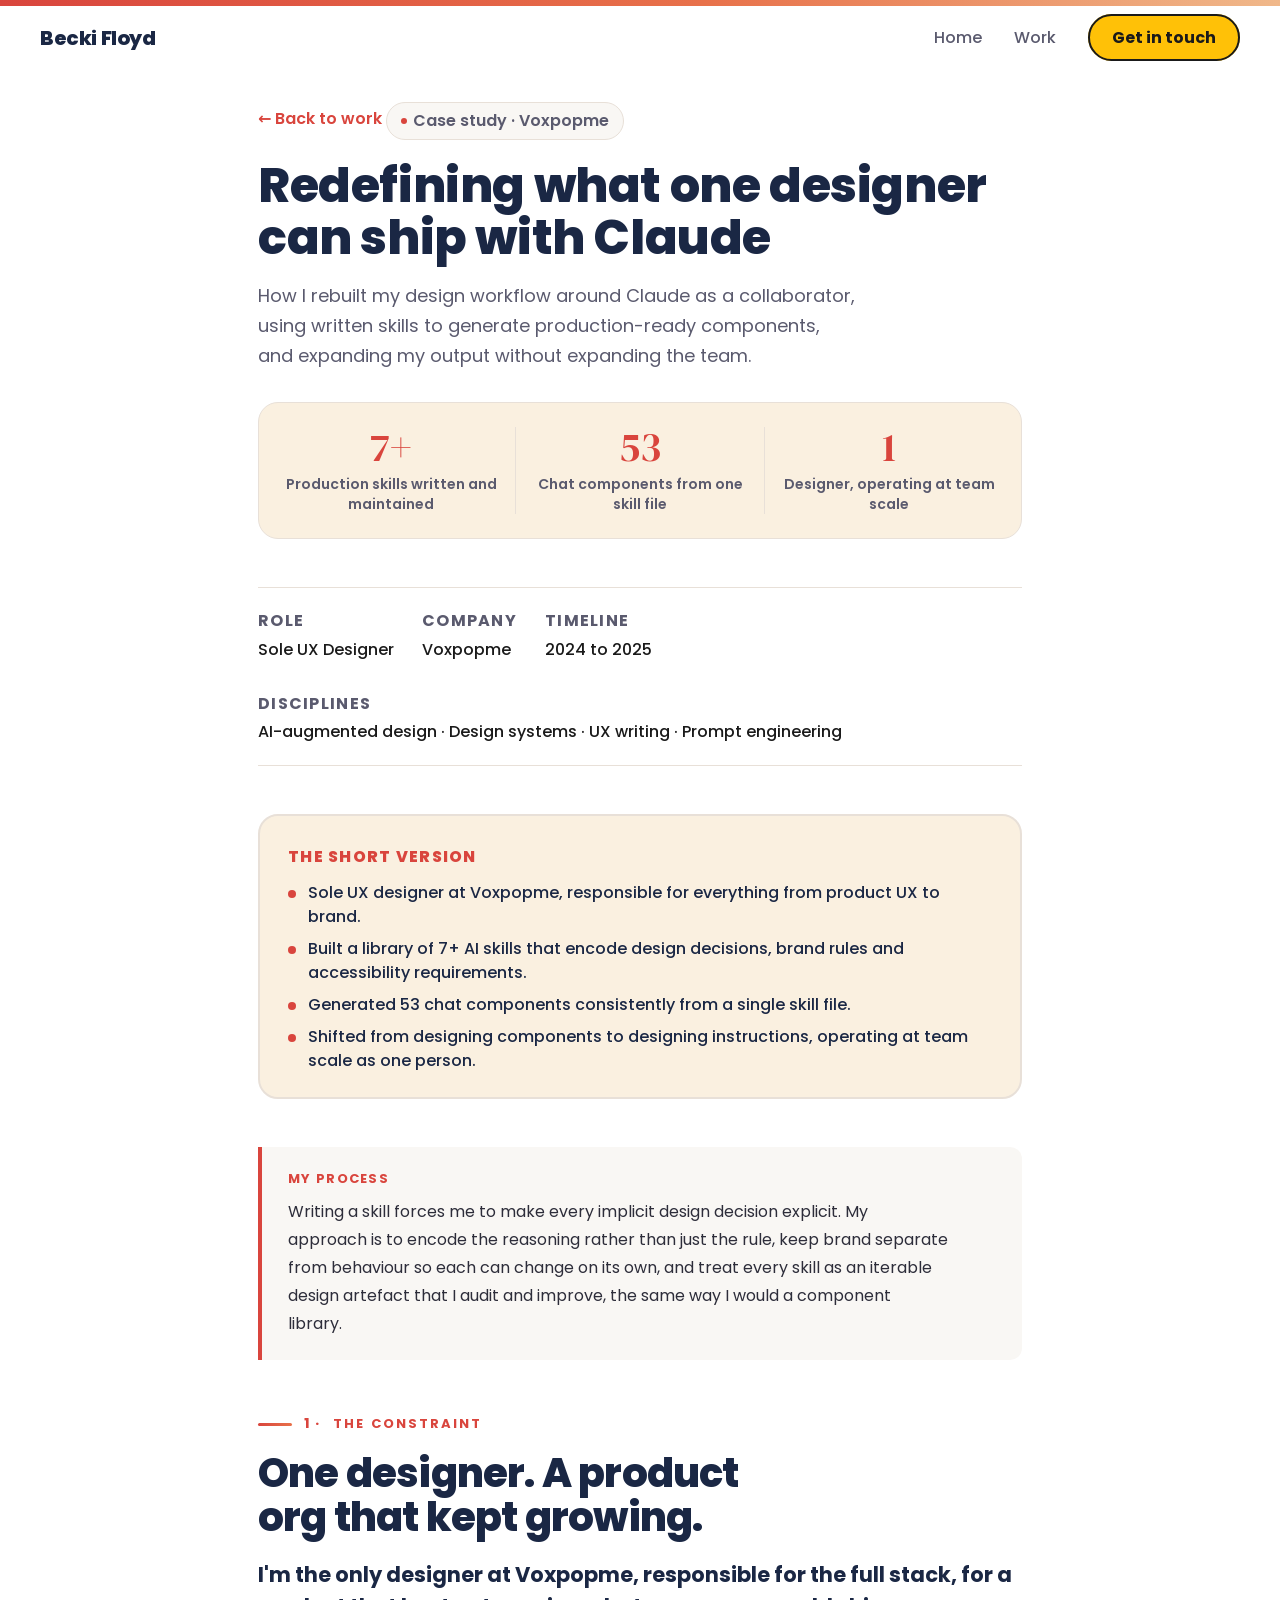
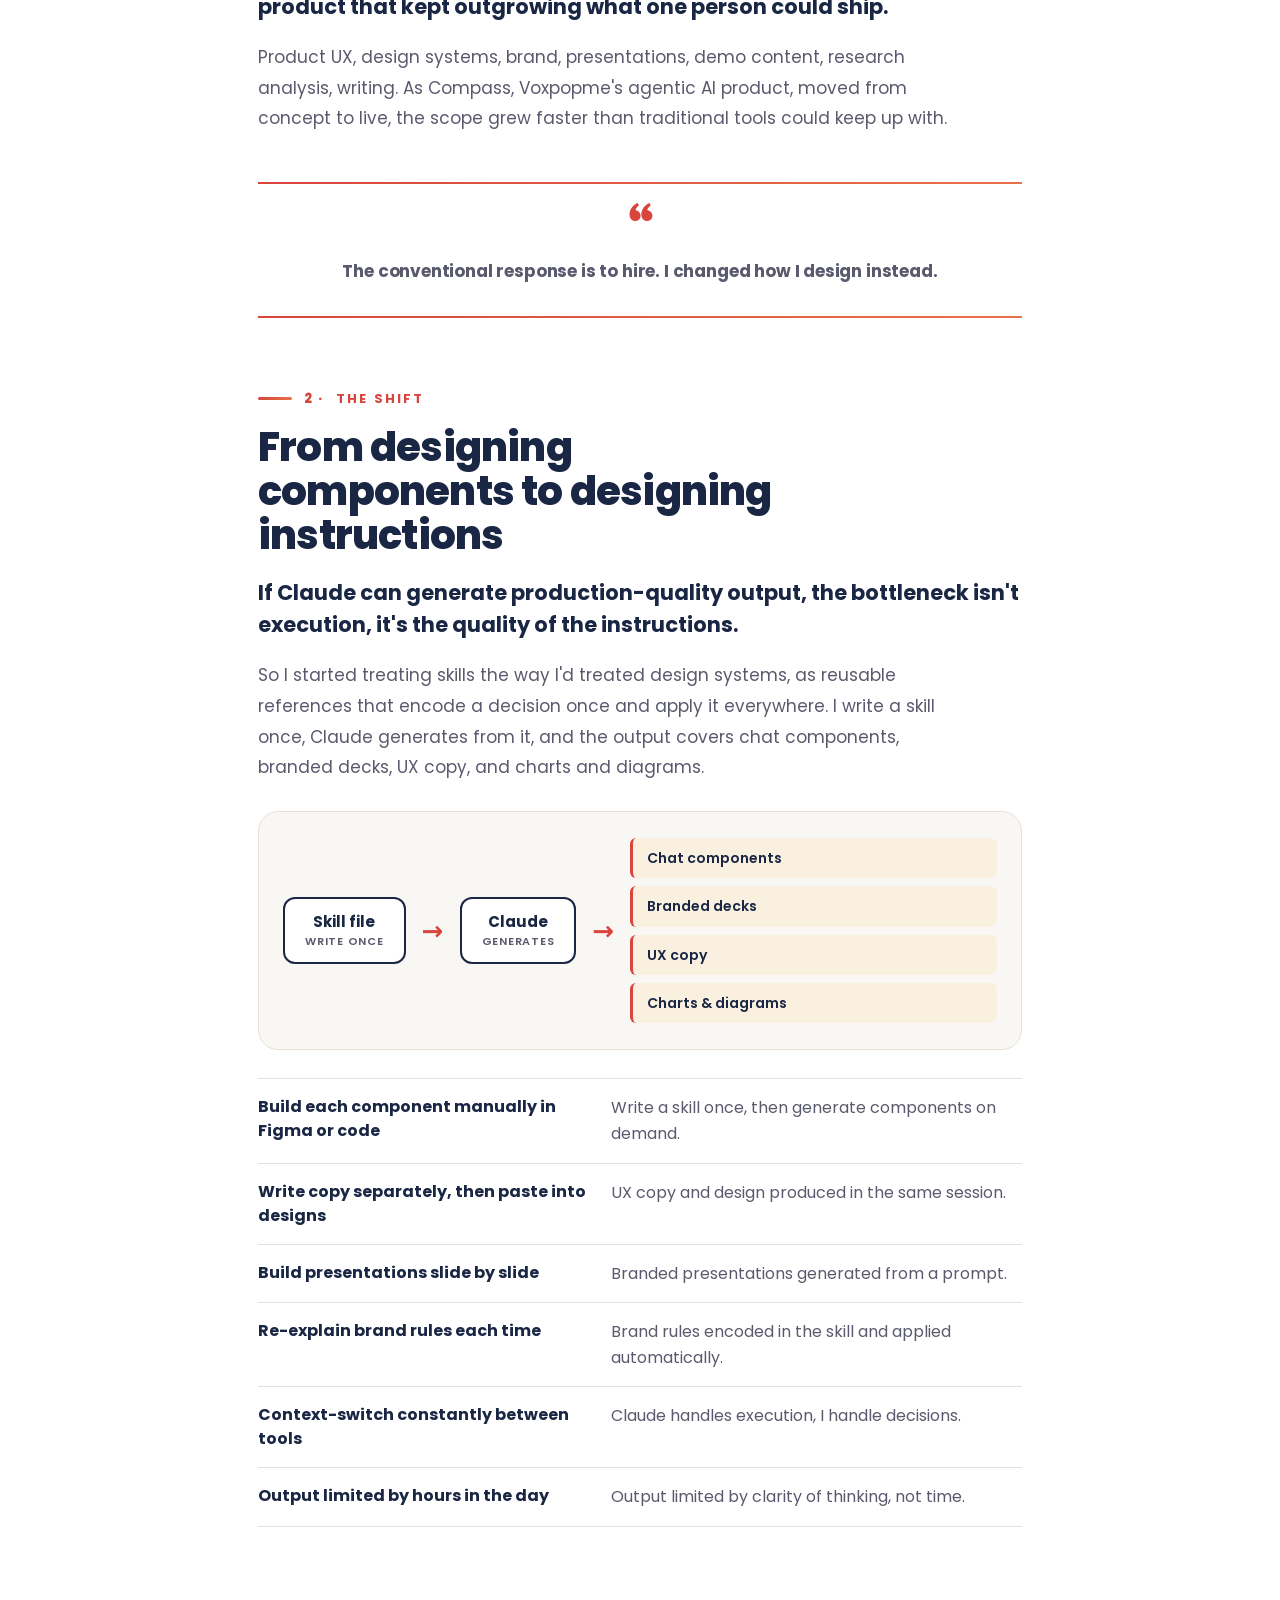
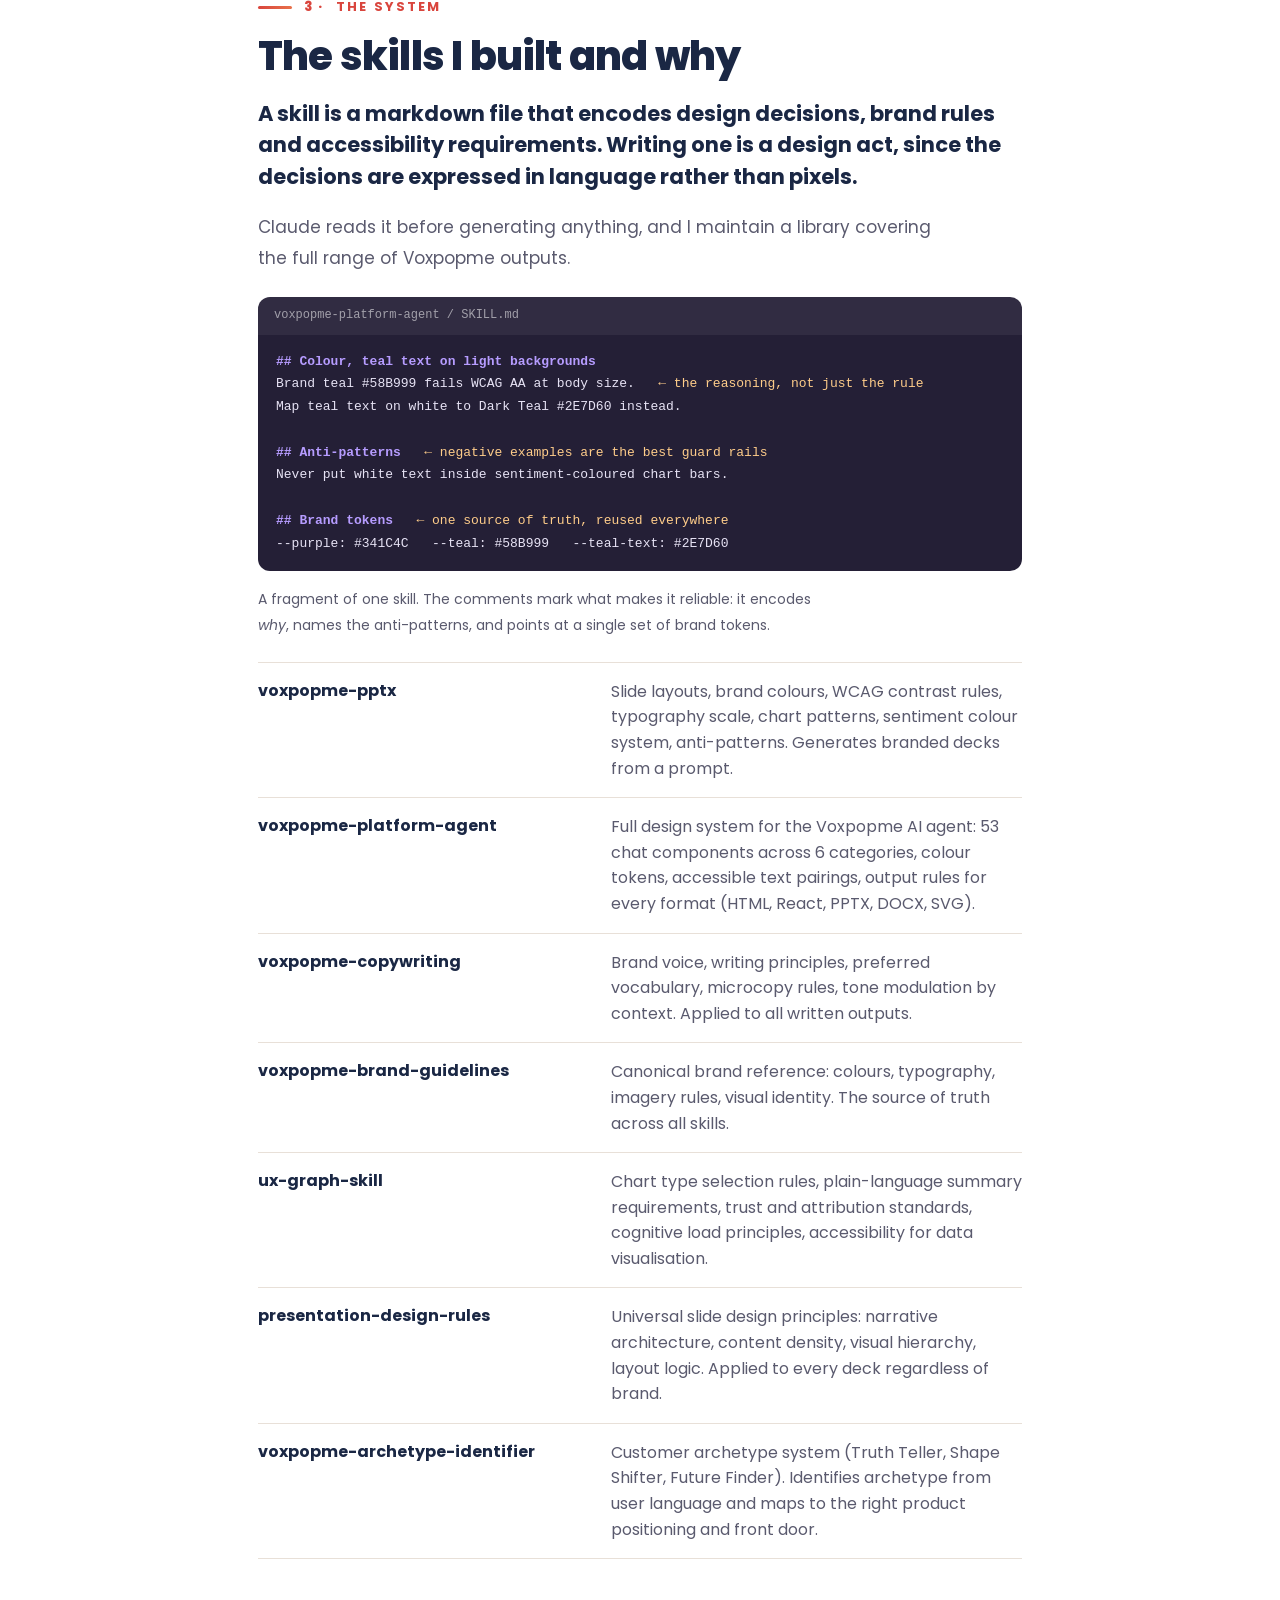
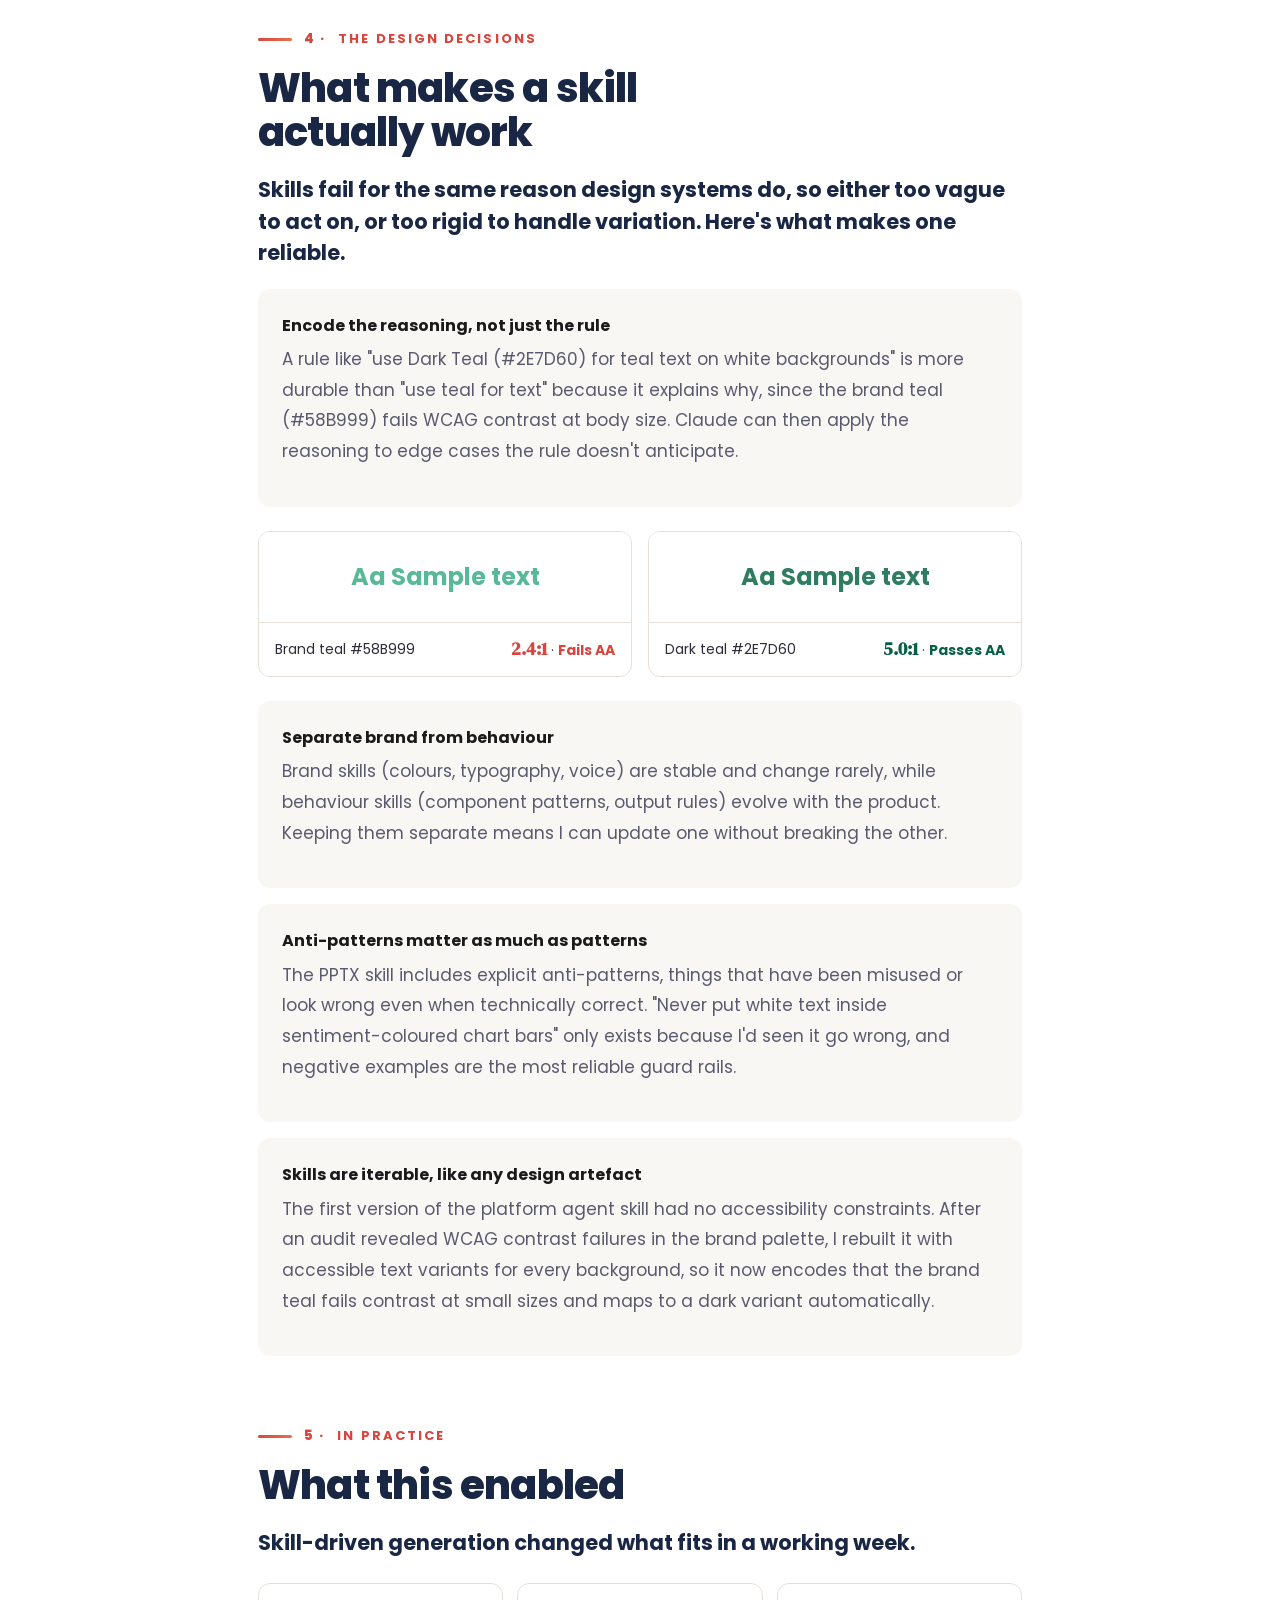
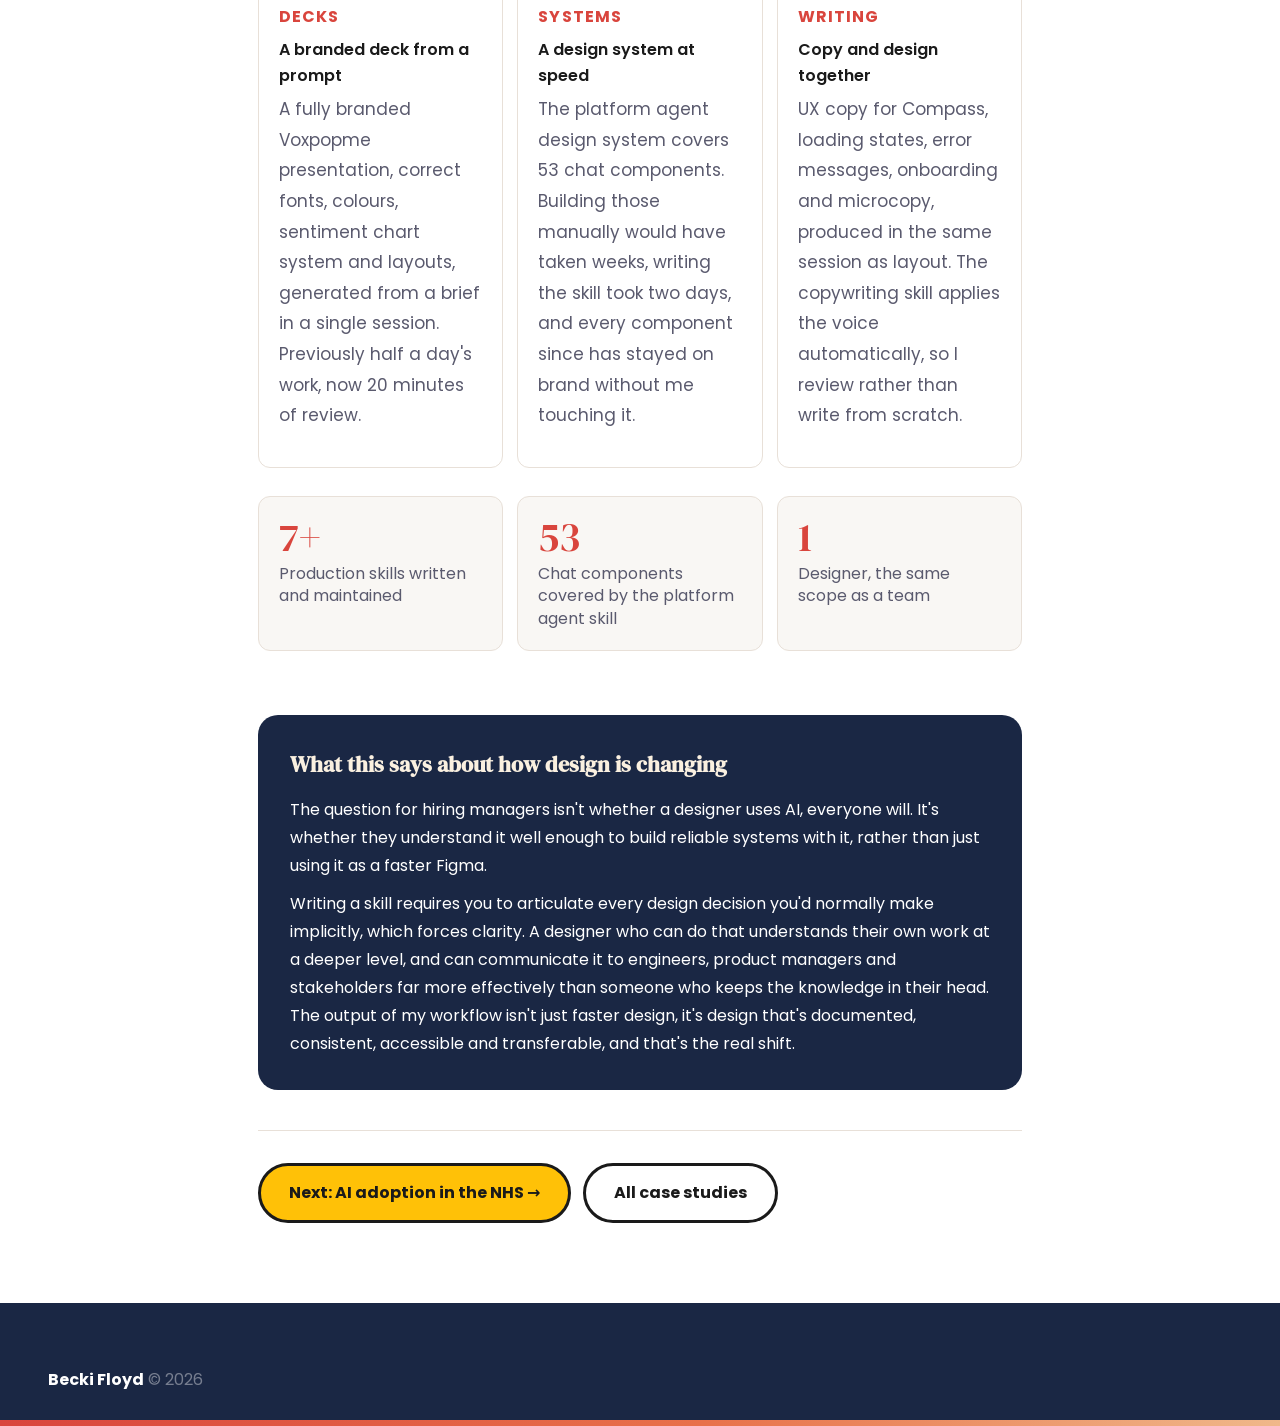
==== ai-design.html @ 54dc22a8 "style: white text in dark reflection box; cache-bust stylesheets Makes the .dark-box (blue reflectio" ====
<!DOCTYPE html>
<html lang="en">
<head>
  <meta charset="UTF-8" />
  <meta name="viewport" content="width=device-width, initial-scale=1.0" />
  <title>Redefining what one designer can ship with Claude – Case study | Becki Floyd</title>
  <meta name="description" content="How I rebuilt my design workflow around Claude as a collaborator, using written skills to generate production-ready components, and expanding my output without expanding the team." />
  <link rel="preconnect" href="https://fonts.googleapis.com" />
  <link rel="preconnect" href="https://fonts.gstatic.com" crossorigin />
  <link href="https://fonts.googleapis.com/css2?family=Poppins:wght@400;500;600;700;800&family=DM+Serif+Display&display=swap" rel="stylesheet" />
  <link rel="stylesheet" href="style.css?v=2" />
  <link rel="stylesheet" href="case-study.css?v=2" />
</head>
<body>

<div class="cs-bar"></div>

<nav id="nav">
  <a href="/" class="nav-logo">Becki Floyd</a>
  <ul class="nav-links">
    <li><a href="/">Home</a></li>
    <li><a href="/#work">Work</a></li>
    <li><a href="/#contact" class="nav-cta">Get in touch</a></li>
  </ul>
  <button class="nav-toggle" aria-label="Open menu" aria-expanded="false">
    <span></span><span></span><span></span>
  </button>
</nav>

<article class="case-study">
  <header class="cs-header">
    <a href="/#work" class="cs-back">&larr; Back to work</a>
    <div class="cs-eyebrow"><span class="cs-dot"></span> Case study &middot; Voxpopme</div>
    <h1>Redefining what one designer can ship with Claude</h1>
    <p class="cs-subtitle">How I rebuilt my design workflow around Claude as a collaborator, using written skills to generate production-ready components, and expanding my output without expanding the team.</p>
  </header>

  <div class="cs-stat-strip reveal">
    <div class="cs-stat"><div class="cs-stat-num">7+</div><div class="cs-stat-lab">Production skills written and maintained</div></div>
    <div class="cs-stat"><div class="cs-stat-num">53</div><div class="cs-stat-lab">Chat components from one skill file</div></div>
    <div class="cs-stat"><div class="cs-stat-num">1</div><div class="cs-stat-lab">Designer, operating at team scale</div></div>
  </div>

  <div class="cs-meta">
    <div class="cs-meta-item">
      <div class="cs-meta-label">Role</div>
      <div class="cs-meta-value">Sole UX Designer</div>
    </div>
    <div class="cs-meta-item">
      <div class="cs-meta-label">Company</div>
      <div class="cs-meta-value">Voxpopme</div>
    </div>
    <div class="cs-meta-item">
      <div class="cs-meta-label">Timeline</div>
      <div class="cs-meta-value">2024 to 2025</div>
    </div>
    <div class="cs-meta-item">
      <div class="cs-meta-label">Disciplines</div>
      <div class="cs-meta-value">AI-augmented design &middot; Design systems &middot; UX writing &middot; Prompt engineering</div>
    </div>
  </div>

  <div class="cs-tldr reveal">
    <div class="cs-tldr-label">The short version</div>
    <ul>
      <li>Sole UX designer at Voxpopme, responsible for everything from product UX to brand.</li>
      <li>Built a library of 7+ AI skills that encode design decisions, brand rules and accessibility requirements.</li>
      <li>Generated 53 chat components consistently from a single skill file.</li>
      <li>Shifted from designing components to designing instructions, operating at team scale as one person.</li>
    </ul>
  </div>

  <div class="cs-process reveal">
    <div class="cs-process-label">My process</div>
    <p>Writing a skill forces me to make every implicit design decision explicit. My approach is to encode the reasoning rather than just the rule, keep brand separate from behaviour so each can change on its own, and treat every skill as an iterable design artefact that I audit and improve, the same way I would a component library.</p>
  </div>

  <div class="cs-content">

    <section class="cs-section reveal" id="constraint">
      <div class="cs-sec-label"><span class="cs-sec-num">1</span> The constraint</div>
      <h2>One designer. A product org that kept growing.</h2>
      <p class="cs-lead">I'm the only designer at Voxpopme, responsible for the full stack, for a product that kept outgrowing what one person could ship.</p>
      <p>Product UX, design systems, brand, presentations, demo content, research analysis, writing. As Compass, Voxpopme's agentic AI product, moved from concept to live, the scope grew faster than traditional tools could keep up with.</p>
      <p class="pull-quote">The conventional response is to hire. I changed how I design instead.</p>
    </section>

    <section class="cs-section reveal" id="shift">
      <div class="cs-sec-label"><span class="cs-sec-num">2</span> The shift</div>
      <h2>From designing components to designing instructions</h2>
      <p class="cs-lead">If Claude can generate production-quality output, the bottleneck isn't execution, it's the quality of the instructions.</p>
      <p>So I started treating skills the way I'd treated design systems, as reusable references that encode a decision once and apply it everywhere. I write a skill once, Claude generates from it, and the output covers chat components, branded decks, UX copy, and charts and diagrams.</p>

      <div class="cs-diagram">
        <div class="cs-diagram-node">Skill file<span>write once</span></div>
        <div class="cs-diagram-arrow">&rarr;</div>
        <div class="cs-diagram-node">Claude<span>generates</span></div>
        <div class="cs-diagram-arrow">&rarr;</div>
        <div class="cs-diagram-outputs">
          <div class="cs-diagram-chip">Chat components</div>
          <div class="cs-diagram-chip">Branded decks</div>
          <div class="cs-diagram-chip">UX copy</div>
          <div class="cs-diagram-chip">Charts &amp; diagrams</div>
        </div>
      </div>

      <div class="cs-rows">
        <div class="cs-row">
          <div class="cs-row-head">Build each component manually in Figma or code</div>
          <div class="cs-row-body">Write a skill once, then generate components on demand.</div>
        </div>
        <div class="cs-row">
          <div class="cs-row-head">Write copy separately, then paste into designs</div>
          <div class="cs-row-body">UX copy and design produced in the same session.</div>
        </div>
        <div class="cs-row">
          <div class="cs-row-head">Build presentations slide by slide</div>
          <div class="cs-row-body">Branded presentations generated from a prompt.</div>
        </div>
        <div class="cs-row">
          <div class="cs-row-head">Re-explain brand rules each time</div>
          <div class="cs-row-body">Brand rules encoded in the skill and applied automatically.</div>
        </div>
        <div class="cs-row">
          <div class="cs-row-head">Context-switch constantly between tools</div>
          <div class="cs-row-body">Claude handles execution, I handle decisions.</div>
        </div>
        <div class="cs-row">
          <div class="cs-row-head">Output limited by hours in the day</div>
          <div class="cs-row-body">Output limited by clarity of thinking, not time.</div>
        </div>
      </div>
    </section>

    <section class="cs-section reveal" id="system">
      <div class="cs-sec-label"><span class="cs-sec-num">3</span> The system</div>
      <h2>The skills I built and why</h2>
      <p class="cs-lead">A skill is a markdown file that encodes design decisions, brand rules and accessibility requirements. Writing one is a design act, since the decisions are expressed in language rather than pixels.</p>
      <p>Claude reads it before generating anything, and I maintain a library covering the full range of Voxpopme outputs.</p>

      <div class="cs-code">
        <div class="cs-code-head">voxpopme-platform-agent / SKILL.md</div>
        <pre><code><span class="c-h">## Colour, teal text on light backgrounds</span>
Brand teal #58B999 fails WCAG AA at body size.   <span class="c-note">&larr; the reasoning, not just the rule</span>
Map teal text on white to Dark Teal #2E7D60 instead.

<span class="c-h">## Anti-patterns</span>   <span class="c-note">&larr; negative examples are the best guard rails</span>
Never put white text inside sentiment-coloured chart bars.

<span class="c-h">## Brand tokens</span>   <span class="c-note">&larr; one source of truth, reused everywhere</span>
--purple: #341C4C   --teal: #58B999   --teal-text: #2E7D60</code></pre>
      </div>
      <p style="font-size:14px;color:var(--text-muted);margin-top:-8px;">A fragment of one skill. The comments mark what makes it reliable: it encodes <em>why</em>, names the anti-patterns, and points at a single set of brand tokens.</p>

      <div class="cs-rows">
        <div class="cs-row">
          <div class="cs-row-head">voxpopme-pptx</div>
          <div class="cs-row-body">Slide layouts, brand colours, WCAG contrast rules, typography scale, chart patterns, sentiment colour system, anti-patterns. Generates branded decks from a prompt.</div>
        </div>
        <div class="cs-row">
          <div class="cs-row-head">voxpopme-platform-agent</div>
          <div class="cs-row-body">Full design system for the Voxpopme AI agent: 53 chat components across 6 categories, colour tokens, accessible text pairings, output rules for every format (HTML, React, PPTX, DOCX, SVG).</div>
        </div>
        <div class="cs-row">
          <div class="cs-row-head">voxpopme-copywriting</div>
          <div class="cs-row-body">Brand voice, writing principles, preferred vocabulary, microcopy rules, tone modulation by context. Applied to all written outputs.</div>
        </div>
        <div class="cs-row">
          <div class="cs-row-head">voxpopme-brand-guidelines</div>
          <div class="cs-row-body">Canonical brand reference: colours, typography, imagery rules, visual identity. The source of truth across all skills.</div>
        </div>
        <div class="cs-row">
          <div class="cs-row-head">ux-graph-skill</div>
          <div class="cs-row-body">Chart type selection rules, plain-language summary requirements, trust and attribution standards, cognitive load principles, accessibility for data visualisation.</div>
        </div>
        <div class="cs-row">
          <div class="cs-row-head">presentation-design-rules</div>
          <div class="cs-row-body">Universal slide design principles: narrative architecture, content density, visual hierarchy, layout logic. Applied to every deck regardless of brand.</div>
        </div>
        <div class="cs-row">
          <div class="cs-row-head">voxpopme-archetype-identifier</div>
          <div class="cs-row-body">Customer archetype system (Truth Teller, Shape Shifter, Future Finder). Identifies archetype from user language and maps to the right product positioning and front door.</div>
        </div>
      </div>
    </section>

    <section class="cs-section reveal" id="decisions">
      <div class="cs-sec-label"><span class="cs-sec-num">4</span> The design decisions</div>
      <h2>What makes a skill actually work</h2>
      <p class="cs-lead">Skills fail for the same reason design systems do, so either too vague to act on, or too rigid to handle variation. Here's what makes one reliable.</p>

      <div class="decision-card">
        <h4>Encode the reasoning, not just the rule</h4>
        <p>A rule like "use Dark Teal (#2E7D60) for teal text on white backgrounds" is more durable than "use teal for text" because it explains why, since the brand teal (#58B999) fails WCAG contrast at body size. Claude can then apply the reasoning to edge cases the rule doesn't anticipate.</p>
      </div>
      <div class="cs-contrast">
        <div class="cs-contrast-card cs-contrast-fail">
          <div class="cs-contrast-swatch" style="color:#58B999">Aa Sample text</div>
          <div class="cs-contrast-meta"><span>Brand teal #58B999</span><span><span class="ratio">2.4:1</span> &middot; <span class="verdict">Fails AA</span></span></div>
        </div>
        <div class="cs-contrast-card cs-contrast-pass">
          <div class="cs-contrast-swatch" style="color:#2E7D60">Aa Sample text</div>
          <div class="cs-contrast-meta"><span>Dark teal #2E7D60</span><span><span class="ratio">5.0:1</span> &middot; <span class="verdict">Passes AA</span></span></div>
        </div>
      </div>

      <div class="decision-card">
        <h4>Separate brand from behaviour</h4>
        <p>Brand skills (colours, typography, voice) are stable and change rarely, while behaviour skills (component patterns, output rules) evolve with the product. Keeping them separate means I can update one without breaking the other.</p>
      </div>
      <div class="decision-card">
        <h4>Anti-patterns matter as much as patterns</h4>
        <p>The PPTX skill includes explicit anti-patterns, things that have been misused or look wrong even when technically correct. "Never put white text inside sentiment-coloured chart bars" only exists because I'd seen it go wrong, and negative examples are the most reliable guard rails.</p>
      </div>
      <div class="decision-card">
        <h4>Skills are iterable, like any design artefact</h4>
        <p>The first version of the platform agent skill had no accessibility constraints. After an audit revealed WCAG contrast failures in the brand palette, I rebuilt it with accessible text variants for every background, so it now encodes that the brand teal fails contrast at small sizes and maps to a dark variant automatically.</p>
      </div>
    </section>

    <section class="cs-section reveal" id="practice">
      <div class="cs-sec-label"><span class="cs-sec-num">5</span> In practice</div>
      <h2>What this enabled</h2>
      <p class="cs-lead">Skill-driven generation changed what fits in a working week.</p>

      <div class="research-grid">
        <div class="research-card">
          <div class="research-group">Decks</div>
          <h4>A branded deck from a prompt</h4>
          <p>A fully branded Voxpopme presentation, correct fonts, colours, sentiment chart system and layouts, generated from a brief in a single session. Previously half a day's work, now 20 minutes of review.</p>
        </div>
        <div class="research-card">
          <div class="research-group">Systems</div>
          <h4>A design system at speed</h4>
          <p>The platform agent design system covers 53 chat components. Building those manually would have taken weeks, writing the skill took two days, and every component since has stayed on brand without me touching it.</p>
        </div>
        <div class="research-card">
          <div class="research-group">Writing</div>
          <h4>Copy and design together</h4>
          <p>UX copy for Compass, loading states, error messages, onboarding and microcopy, produced in the same session as layout. The copywriting skill applies the voice automatically, so I review rather than write from scratch.</p>
        </div>
      </div>

      <div class="outcome-row">
        <div class="outcome-stat">
          <div class="outcome-big">7+</div>
          <div class="outcome-label">Production skills written and maintained</div>
        </div>
        <div class="outcome-stat">
          <div class="outcome-big">53</div>
          <div class="outcome-label">Chat components covered by the platform agent skill</div>
        </div>
        <div class="outcome-stat">
          <div class="outcome-big">1</div>
          <div class="outcome-label">Designer, the same scope as a team</div>
        </div>
      </div>
    </section>

    <div class="dark-box reveal">
      <h3>What this says about how design is changing</h3>
      <p>The question for hiring managers isn't whether a designer uses AI, everyone will. It's whether they understand it well enough to build reliable systems with it, rather than just using it as a faster Figma.</p>
      <p>Writing a skill requires you to articulate every design decision you'd normally make implicitly, which forces clarity. A designer who can do that understands their own work at a deeper level, and can communicate it to engineers, product managers and stakeholders far more effectively than someone who keeps the knowledge in their head. The output of my workflow isn't just faster design, it's design that's documented, consistent, accessible and transferable, and that's the real shift.</p>
    </div>

    <div class="cs-nav">
      <a href="nhs.html" class="btn-primary">Next: AI adoption in the NHS &rarr;</a>
      <a href="/#work" class="btn-outline">All case studies</a>
    </div>

  </div>
</article>

<footer>
  <div class="footer-inner">
    <span class="footer-name">Becki Floyd</span>
    <span class="footer-copy">&copy; 2026</span>
  </div>
</footer>

<div class="cs-bar"></div>

<script src="main.js?v=2"></script>
</body>
</html>
---- style.css ----
/* ═══════════════════════════════════════════
   BECKI FLOYD PORTFOLIO
   Warm mosaic. Navy + coral. Bitmoji style.
   ═══════════════════════════════════════════ */

:root {
  --navy: #1a2744;
  --navy-light: #2a3a5c;
  --coral: #d9453d;
  --coral-dark: #b93a33;
  --orange: #e8714a;
  --peach: #f0b88a;
  --cream: #faf0e0;
  --warm-white: #fdf8f2;

  --dark: #1a1a1a;
  --text: #2d2d3a;
  --text-muted: #5a5a6e;
  --white: #ffffff;
  --off-white: #f9f7f4;
  --border: #e8e0d8;

  --radius: 12px;
  --radius-lg: 20px;
  --radius-pill: 100px;

  --font: 'Poppins', system-ui, -apple-system, sans-serif;
  --font-serif: 'DM Serif Display', Georgia, serif;
}

*, *::before, *::after { box-sizing: border-box; margin: 0; padding: 0; }

html {
  scroll-behavior: smooth;
  scroll-padding-top: 64px;
}

body {
  font-family: var(--font);
  color: var(--text);
  background: var(--white);
  line-height: 1.6;
  -webkit-font-smoothing: antialiased;
  overflow-x: hidden;
}

a { text-decoration: none; color: inherit; }

/* ── LINK STYLES ── */
.about a:not(.btn-primary):not(.btn-outline),
.speaking a:not(.btn-primary):not(.btn-outline),
.reviews a:not(.btn-primary):not(.btn-outline),
.about-cta a, .speaking-also a, .contact-link {
  color: var(--coral) !important;
  text-decoration: underline !important;
  text-underline-offset: 3px;
  transition: color 0.2s !important;
}

/* Hover on cream/white backgrounds → navy */
.about a:not(.btn-primary):not(.btn-outline):hover,
.speaking a:not(.btn-primary):not(.btn-outline):hover,
.reviews a:not(.btn-primary):not(.btn-outline):hover,
.about-cta a:hover, .speaking-also a:hover, .contact-link:hover {
  color: var(--navy) !important;
}

/* Hover on dark/navy backgrounds → blue */
.footer-link:hover, .awards-strip a:hover {
  color: #60a5fa !important;
}

/* Case study links on dark bg */
.case-link {
  color: var(--coral) !important;
  text-decoration: underline !important;
}
.case-card:hover .case-link { color: var(--navy) !important; }
img { max-width: 100%; display: block; }

/* ── MOSAIC PATTERN ── */
.mosaic-bg {
  position: relative;
  overflow: hidden;
}

.mosaic-bg::before {
  content: '';
  position: absolute;
  inset: 0;
  background:
    /* Row 1 */
    linear-gradient(90deg, #c0392b 0 60px, #e8714a 60px 120px, #f0b88a 120px 180px, #e8945a 180px 240px, #faf0e0 240px 300px, #e8714a 300px 360px, #c0392b 360px 420px, #f5deb3 420px 480px, #e8714a 480px 540px, #ffffff 540px 600px, #e8945a 600px 660px, #c0392b 660px 720px, #faf0e0 720px 780px, #e8714a 780px 840px, #f0b88a 840px 900px, #c0392b 900px 960px, #e8945a 960px 1020px, #faf0e0 1020px 1080px, #e8714a 1080px 1140px, #f5deb3 1140px 1200px, #c0392b 1200px 1260px, #ffffff 1260px 1320px, #e8945a 1320px 1380px, #e8714a 1380px 1440px, #c0392b 1440px) 0 0 / 1440px 60px no-repeat,
    /* Row 2 */
    linear-gradient(90deg, #e8945a 0 60px, #faf0e0 60px 120px, #c0392b 120px 180px, #ffffff 180px 240px, #e8714a 240px 300px, #f0b88a 300px 360px, #faf0e0 360px 420px, #c0392b 420px 480px, #e8945a 480px 540px, #f5deb3 540px 600px, #c0392b 600px 660px, #faf0e0 660px 720px, #e8714a 720px 780px, #ffffff 780px 840px, #e8945a 840px 900px, #f0b88a 900px 960px, #faf0e0 960px 1020px, #c0392b 1020px 1080px, #ffffff 1080px 1140px, #e8714a 1140px 1200px, #e8945a 1200px 1260px, #f0b88a 1260px 1320px, #c0392b 1320px 1380px, #faf0e0 1380px 1440px) 0 60px / 1440px 60px no-repeat,
    /* Row 3 */
    linear-gradient(90deg, #f0b88a 0 60px, #c0392b 60px 120px, #e8945a 120px 180px, #e8714a 180px 240px, #faf0e0 240px 300px, #ffffff 300px 360px, #c0392b 360px 420px, #e8714a 420px 480px, #f0b88a 480px 540px, #e8945a 540px 600px, #faf0e0 600px 660px, #e8714a 660px 720px, #c0392b 720px 780px, #f5deb3 780px 840px, #ffffff 840px 900px, #e8714a 900px 960px, #c0392b 960px 1020px, #e8945a 1020px 1080px, #faf0e0 1080px 1140px, #f0b88a 1140px 1200px, #ffffff 1200px 1260px, #c0392b 1260px 1320px, #e8714a 1320px 1380px, #e8945a 1380px 1440px) 0 120px / 1440px 60px no-repeat,
    /* Row 4 */
    linear-gradient(90deg, #faf0e0 0 60px, #e8714a 60px 120px, #ffffff 120px 180px, #c0392b 180px 240px, #e8945a 240px 300px, #f0b88a 300px 360px, #e8714a 360px 420px, #faf0e0 420px 480px, #c0392b 480px 540px, #ffffff 540px 600px, #e8714a 600px 660px, #e8945a 660px 720px, #f0b88a 720px 780px, #c0392b 780px 840px, #faf0e0 840px 900px, #f5deb3 900px 960px, #e8714a 960px 1020px, #ffffff 1020px 1080px, #c0392b 1080px 1140px, #e8945a 1140px 1200px, #faf0e0 1200px 1260px, #e8714a 1260px 1320px, #f0b88a 1320px 1380px, #ffffff 1380px 1440px) 0 180px / 1440px 60px no-repeat,
    /* Row 5 */
    linear-gradient(90deg, #e8714a 0 60px, #f5deb3 60px 120px, #e8945a 120px 180px, #faf0e0 180px 240px, #c0392b 240px 300px, #e8714a 300px 360px, #ffffff 360px 420px, #e8945a 420px 480px, #f0b88a 480px 540px, #c0392b 540px 600px, #faf0e0 600px 660px, #ffffff 660px 720px, #e8714a 720px 780px, #e8945a 780px 840px, #c0392b 840px 900px, #e8714a 900px 960px, #ffffff 960px 1020px, #f0b88a 1020px 1080px, #faf0e0 1080px 1140px, #c0392b 1140px 1200px, #e8714a 1200px 1260px, #e8945a 1260px 1320px, #ffffff 1320px 1380px, #f5deb3 1380px 1440px) 0 240px / 1440px 60px no-repeat,
    /* Row 6 */
    linear-gradient(90deg, #c0392b 0 60px, #e8945a 60px 120px, #f0b88a 120px 180px, #e8714a 180px 240px, #ffffff 240px 300px, #faf0e0 300px 360px, #e8945a 360px 420px, #c0392b 420px 480px, #e8714a 480px 540px, #f5deb3 540px 600px, #e8945a 600px 660px, #c0392b 660px 720px, #faf0e0 720px 780px, #f0b88a 780px 840px, #e8714a 840px 900px, #ffffff 900px 960px, #e8945a 960px 1020px, #c0392b 1020px 1080px, #e8714a 1080px 1140px, #faf0e0 1140px 1200px, #f5deb3 1200px 1260px, #e8945a 1260px 1320px, #c0392b 1320px 1380px, #e8714a 1380px 1440px) 0 300px / 1440px 60px no-repeat,
    /* Fill remaining */
    linear-gradient(180deg, #f0b88a, #faf0e0, #ffffff) 0 360px / 100% calc(100% - 360px) no-repeat;
  opacity: 0.92;
  z-index: 0;
}

.mosaic-bg::after {
  content: '';
  position: absolute;
  inset: 0;
  background:
    linear-gradient(to right, transparent 30%, rgba(255,255,255,0.4) 60%, rgba(255,255,255,0.95) 85%, #fff 100%),
    linear-gradient(to top, rgba(255,255,255,0.7) 0%, transparent 40%);
  z-index: 0;
}

.mosaic-bg > * { position: relative; z-index: 1; }

/* Subtle mosaic accent for section dividers */
.mosaic-divider {
  height: 6px;
  background: linear-gradient(90deg, #c0392b 0%, #e8714a 25%, #f0b88a 50%, #e8945a 75%, #c0392b 100%);
  background-size: 60px 6px;
}

/* ── SECTION LABEL ── */
.section-label {
  font-size: 16px;
  font-weight: 700;
  text-transform: uppercase;
  letter-spacing: 0.12em;
  color: var(--coral);
  margin-bottom: 12px;
}

.accent-bar {
  display: block;
  width: 48px;
  height: 4px;
  background: linear-gradient(90deg, var(--coral), var(--orange));
  border-radius: 2px;
  margin-bottom: 16px;
}

/* ── BUTTONS ── */
.btn-primary {
  display: inline-flex;
  align-items: center;
  gap: 8px;
  background: #FFC107;
  color: #1a1a1a;
  padding: 14px 28px;
  border-radius: var(--radius-pill);
  font-size: 16px;
  font-weight: 700;
  font-family: var(--font);
  border: 3px solid #1a1a1a;
  cursor: pointer;
  transition: all 0.25s ease;
}

.btn-primary:hover {
  cursor: url("data:image/svg+xml,%3Csvg xmlns='http://www.w3.org/2000/svg' width='56' height='64' viewBox='0 0 56 64'%3E%3C!-- sparkles left --%3E%3Cline x1='3' y1='16' x2='10' y2='19' stroke='%231a1a1a' stroke-width='2.5' stroke-linecap='round'/%3E%3Cline x1='2' y1='26' x2='10' y2='26' stroke='%231a1a1a' stroke-width='2.5' stroke-linecap='round'/%3E%3Cline x1='3' y1='36' x2='10' y2='33' stroke='%231a1a1a' stroke-width='2.5' stroke-linecap='round'/%3E%3Ccircle cx='7' cy='10' r='2' fill='%231a1a1a'/%3E%3C!-- sparkles right --%3E%3Cline x1='42' y1='16' x2='49' y2='13' stroke='%231a1a1a' stroke-width='2.5' stroke-linecap='round'/%3E%3Cline x1='44' y1='26' x2='52' y2='26' stroke='%231a1a1a' stroke-width='2.5' stroke-linecap='round'/%3E%3Cline x1='42' y1='36' x2='49' y2='39' stroke='%231a1a1a' stroke-width='2.5' stroke-linecap='round'/%3E%3Ccircle cx='46' cy='10' r='2' fill='%231a1a1a'/%3E%3C!-- cursor pointer with tail --%3E%3Cpath d='M22 4l0 36 5.5-5.5 4.5 10 4-2-4.5-10 7.5-1.5z' fill='white' stroke='%231a1a1a' stroke-width='2.5' stroke-linejoin='round'/%3E%3C/svg%3E") 22 4, pointer;
}

.btn-primary:hover {
  background: #ffcd38;
  transform: translateY(-2px);
  box-shadow: 0 4px 12px rgba(0,0,0,0.12);
}

.btn-outline {
  display: inline-flex;
  align-items: center;
  gap: 8px;
  background: var(--white);
  color: #1a1a1a;
  padding: 14px 28px;
  border-radius: var(--radius-pill);
  font-size: 16px;
  font-weight: 700;
  border: 3px solid #1a1a1a;
  cursor: pointer;
  transition: all 0.25s ease;
}

.btn-outline:hover {
  background: #FFC107;
  transform: translateY(-2px);
  box-shadow: 0 4px 12px rgba(0,0,0,0.12);
  cursor: url("data:image/svg+xml,%3Csvg xmlns='http://www.w3.org/2000/svg' width='56' height='64' viewBox='0 0 56 64'%3E%3C!-- sparkles left --%3E%3Cline x1='3' y1='16' x2='10' y2='19' stroke='%231a1a1a' stroke-width='2.5' stroke-linecap='round'/%3E%3Cline x1='2' y1='26' x2='10' y2='26' stroke='%231a1a1a' stroke-width='2.5' stroke-linecap='round'/%3E%3Cline x1='3' y1='36' x2='10' y2='33' stroke='%231a1a1a' stroke-width='2.5' stroke-linecap='round'/%3E%3Ccircle cx='7' cy='10' r='2' fill='%231a1a1a'/%3E%3C!-- sparkles right --%3E%3Cline x1='42' y1='16' x2='49' y2='13' stroke='%231a1a1a' stroke-width='2.5' stroke-linecap='round'/%3E%3Cline x1='44' y1='26' x2='52' y2='26' stroke='%231a1a1a' stroke-width='2.5' stroke-linecap='round'/%3E%3Cline x1='42' y1='36' x2='49' y2='39' stroke='%231a1a1a' stroke-width='2.5' stroke-linecap='round'/%3E%3Ccircle cx='46' cy='10' r='2' fill='%231a1a1a'/%3E%3C!-- cursor pointer with tail --%3E%3Cpath d='M22 4l0 36 5.5-5.5 4.5 10 4-2-4.5-10 7.5-1.5z' fill='white' stroke='%231a1a1a' stroke-width='2.5' stroke-linejoin='round'/%3E%3C/svg%3E") 22 4, pointer;
}

.btn-outline:hover {
  background: #FFC107;
  transform: translateY(-2px);
  box-shadow: 0 4px 12px rgba(0,0,0,0.12);
}

/* ── NAV ── */
nav {
  display: flex;
  align-items: center;
  justify-content: space-between;
  padding: 16px max(24px, calc((100% - 1200px) / 2));
  position: sticky;
  top: 0;
  background: rgba(255,255,255,0.95);
  backdrop-filter: blur(12px);
  -webkit-backdrop-filter: blur(12px);
  z-index: 100;
}

.nav-logo {
  font-weight: 800;
  font-size: 20px;
  color: var(--navy);
  letter-spacing: -0.02em;
}

.nav-links {
  display: flex;
  align-items: center;
  gap: 32px;
  list-style: none;
  font-size: 16px;
  font-weight: 500;
}

.nav-links a { color: var(--text-muted); transition: color 0.2s; }
.nav-links a:hover { color: var(--navy); }

.nav-cta {
  background: #FFC107 !important;
  color: #1a1a1a !important;
  padding: 10px 22px !important;
  border-radius: var(--radius-pill) !important;
  font-weight: 700 !important;
  border: 2.5px solid #1a1a1a !important;
}
.nav-cta:hover {
  background: #ffcd38 !important;
  cursor: url("data:image/svg+xml,%3Csvg xmlns='http://www.w3.org/2000/svg' width='56' height='64' viewBox='0 0 56 64'%3E%3Cline x1='3' y1='16' x2='10' y2='19' stroke='%231a1a1a' stroke-width='2.5' stroke-linecap='round'/%3E%3Cline x1='2' y1='26' x2='10' y2='26' stroke='%231a1a1a' stroke-width='2.5' stroke-linecap='round'/%3E%3Cline x1='3' y1='36' x2='10' y2='33' stroke='%231a1a1a' stroke-width='2.5' stroke-linecap='round'/%3E%3Ccircle cx='7' cy='10' r='2' fill='%231a1a1a'/%3E%3Cline x1='42' y1='16' x2='49' y2='13' stroke='%231a1a1a' stroke-width='2.5' stroke-linecap='round'/%3E%3Cline x1='44' y1='26' x2='52' y2='26' stroke='%231a1a1a' stroke-width='2.5' stroke-linecap='round'/%3E%3Cline x1='42' y1='36' x2='49' y2='39' stroke='%231a1a1a' stroke-width='2.5' stroke-linecap='round'/%3E%3Ccircle cx='46' cy='10' r='2' fill='%231a1a1a'/%3E%3Cpath d='M22 4l0 36 5.5-5.5 4.5 10 4-2-4.5-10 7.5-1.5z' fill='white' stroke='%231a1a1a' stroke-width='2.5' stroke-linejoin='round'/%3E%3C/svg%3E") 22 4, pointer;
}

.nav-toggle {
  display: none; flex-direction: column; gap: 5px;
  background: none; border: none; cursor: pointer; padding: 4px;
}
.nav-toggle span {
  display: block; width: 22px; height: 2px;
  background: var(--navy); border-radius: 2px; transition: all 0.3s;
}
.nav-toggle.active span:nth-child(1) { transform: rotate(45deg) translate(5px, 5px); }
.nav-toggle.active span:nth-child(2) { opacity: 0; }
.nav-toggle.active span:nth-child(3) { transform: rotate(-45deg) translate(5px, -5px); }

/* ── MOBILE MENU ── */
.mobile-menu {
  display: none; position: fixed; inset: 0;
  background: var(--white); z-index: 99;
  padding: 90px 32px 48px;
  opacity: 0; pointer-events: none; transition: opacity 0.3s;
}
.mobile-menu.open { opacity: 1; pointer-events: all; }
.mobile-menu ul { list-style: none; display: flex; flex-direction: column; gap: 4px; }
.mobile-menu a {
  display: block; font-size: 28px; font-weight: 700;
  color: var(--navy); padding: 12px 0;
  border-bottom: 1px solid var(--border);
}

/* ══ HERO — Bitmoji left edge-to-edge with mosaic, text right ══ */
.hero {
  padding: 0;
  background: var(--white);
}

.hero-inner {
  max-width: 1200px;
  margin: 0 auto;
  display: grid;
  grid-template-columns: 55% 45%;
  min-height: 480px;
}

.hero-image {
  position: relative;
}

.hero-image .hero-image-wrapper {
  width: 100%;
  height: 100%;
  min-height: 480px;
  overflow: hidden;
  display: flex;
  align-items: flex-end;
  justify-content: flex-start;
}

.hero-image-wrapper img {
  max-width: 420px;
  height: auto;
  object-fit: contain;
  object-position: bottom left;
  position: relative;
  z-index: 1;
  margin-left: -20px;
  margin-bottom: -4px;
}

.hero-content {
  padding: 64px 48px 64px 56px;
  display: flex;
  flex-direction: column;
  justify-content: center;
}

.hero-eyebrow {
  font-size: 20px;
  font-weight: 700;
  font-style: italic;
  color: var(--coral);
  margin-bottom: 4px;
}

.hero-content h1 {
  font-family: var(--font);
  font-size: 72px;
  font-weight: 900;
  line-height: 0.95;
  letter-spacing: -0.02em;
  color: var(--navy);
  margin-bottom: 24px;
}

.hero-desc {
  font-size: 22px;
  font-weight: 500;
  color: var(--text);
  line-height: 1.55;
  margin-bottom: 40px;
}

.hero-cta {
  display: inline-block;
  margin-top: 8px;
  transition: transform 0.2s;
}

.hero-cta img {
  height: 64px;
  width: auto;
  filter: drop-shadow(0 2px 8px rgba(0,0,0,0.12));
}

.hero-cta:hover {
  transform: scale(1.06) translateY(-2px);
  cursor: url("data:image/svg+xml,%3Csvg xmlns='http://www.w3.org/2000/svg' width='56' height='64' viewBox='0 0 56 64'%3E%3Cline x1='3' y1='16' x2='10' y2='19' stroke='%231a1a1a' stroke-width='2.5' stroke-linecap='round'/%3E%3Cline x1='2' y1='26' x2='10' y2='26' stroke='%231a1a1a' stroke-width='2.5' stroke-linecap='round'/%3E%3Cline x1='3' y1='36' x2='10' y2='33' stroke='%231a1a1a' stroke-width='2.5' stroke-linecap='round'/%3E%3Ccircle cx='7' cy='10' r='2' fill='%231a1a1a'/%3E%3Cline x1='42' y1='16' x2='49' y2='13' stroke='%231a1a1a' stroke-width='2.5' stroke-linecap='round'/%3E%3Cline x1='44' y1='26' x2='52' y2='26' stroke='%231a1a1a' stroke-width='2.5' stroke-linecap='round'/%3E%3Cline x1='42' y1='36' x2='49' y2='39' stroke='%231a1a1a' stroke-width='2.5' stroke-linecap='round'/%3E%3Ccircle cx='46' cy='10' r='2' fill='%231a1a1a'/%3E%3Cpath d='M22 4l0 36 5.5-5.5 4.5 10 4-2-4.5-10 7.5-1.5z' fill='white' stroke='%231a1a1a' stroke-width='2.5' stroke-linejoin='round'/%3E%3C/svg%3E") 22 4, pointer;
}

/* keep for other pages */
.hero-badges { display: flex; flex-wrap: wrap; gap: 8px; margin-bottom: 20px; }
.badge { font-size: 16px; font-weight: 500; color: var(--text-muted); }
.badge::after { content: '·'; margin-left: 8px; color: var(--border); }
.badge:last-child::after { content: ''; margin: 0; }
.hero-sub { font-size: 18px; color: var(--text-muted); line-height: 1.7; margin-bottom: 32px; }
.hero-buttons { display: flex; gap: 12px; flex-wrap: wrap; }
.hero .btn-primary { align-self: flex-start; }

/* ══ ABOUT ══ */
.about {
  padding: 80px 48px;
  background: var(--white);
}

.about-inner {
  max-width: 1200px;
  margin: 0 auto;
}

.about-top {
  margin-bottom: 24px;
}

.about-content {
  max-width: 720px;
}

.about-content p {
  font-size: 19px;
  color: var(--text);
  line-height: 1.8;
  margin-bottom: 20px;
}

.about-content p:last-child { margin-bottom: 0; }

.about-cta {
  font-weight: 600;
}

.about-cta a {
  color: var(--coral);
  text-decoration: underline;
  text-underline-offset: 3px;
  transition: color 0.2s;
}

.about-cta a:hover {
  color: var(--coral-dark);
}

.about-main {
  display: grid;
  grid-template-columns: 1fr auto;
  gap: 48px;
  align-items: start;
}

.about-highlights {
  display: grid;
  grid-template-columns: repeat(4, 1fr);
  gap: 24px;
  margin-top: 48px;
  padding-top: 40px;
  border-top: 2px solid var(--border);
}

.highlight strong {
  display: block;
  font-size: 18px;
  font-weight: 700;
  color: var(--navy);
  margin-bottom: 4px;
}

.highlight span {
  font-size: 16px;
  color: var(--text-muted);
  line-height: 1.5;
}

.about-award-image {
  width: 440px;
  flex-shrink: 0;
}

.about-award-image img {
  width: 100%;
  border-radius: var(--radius-lg);
  transform: scaleX(-1);
}

/* ══ CASE STUDIES ══ */
.work {
  padding: 80px 48px;
  background: var(--off-white);
}

.work-inner {
  max-width: 1200px;
  margin: 0 auto;
}

.work-inner > .section-label { color: var(--coral); }

.work-inner h2 {
  font-size: 44px;
  font-weight: 800;
  color: var(--navy);
  margin-bottom: 48px;
}

.case-studies {
  display: flex;
  flex-direction: column;
  gap: 24px;
}

.case-card {
  display: grid;
  grid-template-columns: 1.2fr 1fr;
  background: var(--white);
  transition: all 0.3s;
  overflow: hidden;
  border-radius: var(--radius-lg);
  border: 2px solid var(--border);
}

.case-card .case-info { order: -1; }

.case-card:hover {
  border-color: var(--coral);
  transform: translateY(-3px);
  box-shadow: 0 12px 32px rgba(0,0,0,0.08);
}

.case-image { overflow: hidden; background: var(--cream); }
.case-image img {
  width: 100%; height: 100%; object-fit: cover; min-height: 280px;
  transition: transform 0.4s;
}
.case-card:hover .case-image img { transform: scale(1.03); }

.case-info {
  padding: 36px 32px;
  display: flex; flex-direction: column; justify-content: center;
}

.case-tags { display: flex; flex-wrap: wrap; gap: 8px; margin-bottom: 16px; }
.case-tags span {
  font-size: 16px; font-weight: 600;
  text-transform: uppercase; letter-spacing: 0.06em;
  color: var(--coral);
}
.case-tags span::after { content: '/'; margin-left: 8px; color: var(--border); }
.case-tags span:last-child::after { content: ''; }

.case-info h3 {
  font-size: 24px; font-weight: 800;
  color: var(--navy); margin-bottom: 10px; line-height: 1.2;
}

.case-info p {
  font-size: 16px; color: var(--text-muted);
  line-height: 1.7; margin-bottom: 20px;
}

.case-link {
  display: inline-flex; align-items: center; gap: 4px;
  font-size: 16px; font-weight: 700; color: var(--coral);
  transition: gap 0.2s;
}
.case-link::after { content: '→'; transition: margin-left 0.2s; }
.case-card:hover .case-link { gap: 8px; }

.case-card:hover {
  cursor: url("data:image/svg+xml,%3Csvg xmlns='http://www.w3.org/2000/svg' width='56' height='64' viewBox='0 0 56 64'%3E%3Cline x1='3' y1='16' x2='10' y2='19' stroke='%231a1a1a' stroke-width='2.5' stroke-linecap='round'/%3E%3Cline x1='2' y1='26' x2='10' y2='26' stroke='%231a1a1a' stroke-width='2.5' stroke-linecap='round'/%3E%3Cline x1='3' y1='36' x2='10' y2='33' stroke='%231a1a1a' stroke-width='2.5' stroke-linecap='round'/%3E%3Ccircle cx='7' cy='10' r='2' fill='%231a1a1a'/%3E%3Cline x1='42' y1='16' x2='49' y2='13' stroke='%231a1a1a' stroke-width='2.5' stroke-linecap='round'/%3E%3Cline x1='44' y1='26' x2='52' y2='26' stroke='%231a1a1a' stroke-width='2.5' stroke-linecap='round'/%3E%3Cline x1='42' y1='36' x2='49' y2='39' stroke='%231a1a1a' stroke-width='2.5' stroke-linecap='round'/%3E%3Ccircle cx='46' cy='10' r='2' fill='%231a1a1a'/%3E%3Cpath d='M22 4l0 36 5.5-5.5 4.5 10 4-2-4.5-10 7.5-1.5z' fill='white' stroke='%231a1a1a' stroke-width='2.5' stroke-linejoin='round'/%3E%3C/svg%3E") 22 4, pointer;
}

.about-cta a:hover,
.contact-link:hover,
.speaking-also a:hover {
  cursor: url("data:image/svg+xml,%3Csvg xmlns='http://www.w3.org/2000/svg' width='56' height='64' viewBox='0 0 56 64'%3E%3Cline x1='3' y1='16' x2='10' y2='19' stroke='%231a1a1a' stroke-width='2.5' stroke-linecap='round'/%3E%3Cline x1='2' y1='26' x2='10' y2='26' stroke='%231a1a1a' stroke-width='2.5' stroke-linecap='round'/%3E%3Cline x1='3' y1='36' x2='10' y2='33' stroke='%231a1a1a' stroke-width='2.5' stroke-linecap='round'/%3E%3Ccircle cx='7' cy='10' r='2' fill='%231a1a1a'/%3E%3Cline x1='42' y1='16' x2='49' y2='13' stroke='%231a1a1a' stroke-width='2.5' stroke-linecap='round'/%3E%3Cline x1='44' y1='26' x2='52' y2='26' stroke='%231a1a1a' stroke-width='2.5' stroke-linecap='round'/%3E%3Cline x1='42' y1='36' x2='49' y2='39' stroke='%231a1a1a' stroke-width='2.5' stroke-linecap='round'/%3E%3Ccircle cx='46' cy='10' r='2' fill='%231a1a1a'/%3E%3Cpath d='M22 4l0 36 5.5-5.5 4.5 10 4-2-4.5-10 7.5-1.5z' fill='white' stroke='%231a1a1a' stroke-width='2.5' stroke-linejoin='round'/%3E%3C/svg%3E") 22 4, pointer;
}

/* ══ BUILT FOR BARTER ══ */
.builds {
  padding: 80px 48px;
  background: var(--cream);
}

.builds-inner {
  max-width: 1200px;
  margin: 0 auto;
}

.builds-inner > .section-label { color: var(--coral); }

.builds-inner h2 {
  font-size: 44px;
  font-weight: 800;
  color: var(--navy);
  margin-bottom: 16px;
}

.builds-intro {
  font-size: 18px;
  color: var(--text-muted);
  line-height: 1.7;
  max-width: 640px;
  margin-bottom: 44px;
}

.builds-grid {
  display: grid;
  grid-template-columns: repeat(2, 1fr);
  gap: 28px;
}

.build-card {
  display: flex;
  flex-direction: column;
  background: var(--white);
  border: 2px solid var(--border);
  border-radius: var(--radius-lg);
  overflow: hidden;
  transition: all 0.3s;
  color: inherit;
}

.build-card:hover {
  border-color: var(--coral);
  transform: translateY(-3px);
  box-shadow: 0 12px 32px rgba(0,0,0,0.08);
  cursor: url("data:image/svg+xml,%3Csvg xmlns='http://www.w3.org/2000/svg' width='56' height='64' viewBox='0 0 56 64'%3E%3Cline x1='3' y1='16' x2='10' y2='19' stroke='%231a1a1a' stroke-width='2.5' stroke-linecap='round'/%3E%3Cline x1='2' y1='26' x2='10' y2='26' stroke='%231a1a1a' stroke-width='2.5' stroke-linecap='round'/%3E%3Cline x1='3' y1='36' x2='10' y2='33' stroke='%231a1a1a' stroke-width='2.5' stroke-linecap='round'/%3E%3Ccircle cx='7' cy='10' r='2' fill='%231a1a1a'/%3E%3Cline x1='42' y1='16' x2='49' y2='13' stroke='%231a1a1a' stroke-width='2.5' stroke-linecap='round'/%3E%3Cline x1='44' y1='26' x2='52' y2='26' stroke='%231a1a1a' stroke-width='2.5' stroke-linecap='round'/%3E%3Cline x1='42' y1='36' x2='49' y2='39' stroke='%231a1a1a' stroke-width='2.5' stroke-linecap='round'/%3E%3Ccircle cx='46' cy='10' r='2' fill='%231a1a1a'/%3E%3Cpath d='M22 4l0 36 5.5-5.5 4.5 10 4-2-4.5-10 7.5-1.5z' fill='white' stroke='%231a1a1a' stroke-width='2.5' stroke-linejoin='round'/%3E%3C/svg%3E") 22 4, pointer;
}

/* Monitor mockup — full screenshot in a black frame */
.build-monitor {
  display: flex;
  flex-direction: column;
  align-items: center;
  margin: 18px 0 24px;
}
.build-screen {
  width: 100%;
  background: #141414;
  border-radius: 12px;
  padding: 10px;
  box-shadow: 0 12px 26px rgba(0,0,0,0.20);
  transition: transform 0.3s;
}
.build-screen img {
  width: 100%;
  display: block;
  aspect-ratio: 16 / 10;
  object-fit: contain;
  background: #000;
  border-radius: 4px;
}
.build-stand-neck {
  width: 56px;
  height: 14px;
  background: #141414;
}
.build-stand-base {
  width: 122px;
  height: 8px;
  background: #141414;
  border-radius: 0 0 5px 5px;
}
.build-card:hover .build-screen { transform: translateY(-2px); }

.build-info {
  padding: 30px 32px 28px;
  display: flex;
  flex-direction: column;
  flex: 1;
}

/* Eyebrow labels */
.build-trade-label,
.build-built-label {
  font-size: 12px;
  font-weight: 700;
  text-transform: uppercase;
  letter-spacing: 0.1em;
  line-height: 1.2;
}
.build-trade-label { color: var(--coral); margin-bottom: 8px; }

/* What she got — the emphasis */
.build-trade-value {
  font-size: 20px;
  font-weight: 700;
  color: var(--navy);
  line-height: 1.4;
  margin-bottom: 2px;
}

.build-built-label {
  color: var(--text-muted);
  margin-bottom: 8px;
}

.build-info h3 {
  font-size: 23px;
  font-weight: 800;
  color: var(--navy);
  line-height: 1.25;
  margin-bottom: 12px;
}

.build-desc {
  font-size: 15px;
  color: var(--text-muted);
  line-height: 1.75;
  margin-bottom: 22px;
}

.build-link {
  font-size: 15px;
  font-weight: 700;
  color: var(--coral);
  transition: color 0.2s;
  margin-top: auto;
  align-self: flex-start;
}
.build-card:hover .build-link { color: var(--navy); }

.build-card--locked { outline: none; }
.build-card--locked:focus-visible { border-color: var(--coral); }

@media (max-width: 720px) {
  .builds-grid { grid-template-columns: 1fr; }
  .build-shot { height: 190px; }
}

/* ══ MODAL ══ */
.modal-overlay {
  position: fixed;
  inset: 0;
  z-index: 200;
  display: flex;
  align-items: center;
  justify-content: center;
  padding: 24px;
  background: rgba(26, 39, 68, 0.55);
  backdrop-filter: blur(4px);
  -webkit-backdrop-filter: blur(4px);
  opacity: 0;
  pointer-events: none;
  transition: opacity 0.25s;
}
.modal-overlay.open { opacity: 1; pointer-events: auto; }

.modal {
  position: relative;
  background: var(--white);
  border-radius: var(--radius-lg);
  padding: 44px 38px 38px;
  max-width: 440px;
  width: 100%;
  text-align: center;
  box-shadow: 0 24px 60px rgba(0,0,0,0.28);
  transform: translateY(12px) scale(0.98);
  transition: transform 0.25s;
}
.modal-overlay.open .modal { transform: none; }

.modal-spark { font-size: 40px; margin-bottom: 6px; }
.modal h3 { font-size: 24px; font-weight: 800; color: var(--navy); margin-bottom: 12px; }
.modal p { font-size: 15px; color: var(--text-muted); line-height: 1.65; margin-bottom: 26px; }
.modal .btn-primary { text-decoration: none; }

.modal-close {
  position: absolute;
  top: 14px;
  right: 16px;
  background: none;
  border: none;
  font-size: 28px;
  line-height: 1;
  color: var(--text-muted);
  cursor: pointer;
  padding: 2px 8px;
  border-radius: 8px;
  transition: color 0.2s;
}
.modal-close:hover { color: var(--navy); }

/* ══ SPEAKING — clean list ══ */
.speaking {
  padding: 80px 48px;
  background: var(--warm-white);
}

.speaking-inner {
  max-width: 1200px;
  margin: 0 auto;
}

.speaking-inner h2 {
  font-size: 36px;
  font-weight: 800;
  color: var(--navy);
  margin-bottom: 40px;
  max-width: 560px;
  line-height: 1.25;
}

.speaking-grid {
  display: flex;
  flex-direction: column;
  border-top: 2px solid var(--border);
  margin-bottom: 32px;
}

.talk-card {
  display: grid;
  grid-template-columns: 180px 1fr auto;
  gap: 24px; align-items: baseline;
  padding: 18px 0;
  border-bottom: 1px solid var(--border);
  transition: background 0.2s;
}


.talk-venue { font-size: 16px; font-weight: 700; color: var(--coral); }
.talk-card h3 { font-size: 16px; font-weight: 500; color: var(--text); line-height: 1.4; }
.talk-card p { display: none; }
.talk-date { font-size: 16px; font-weight: 500; color: var(--text-muted); white-space: nowrap; }

.speaking-also p { font-size: 16px; color: var(--text-muted); line-height: 1.7; }
.speaking-also strong { color: var(--navy); }

/* ══ AWARDS STRIP ══ */
.awards-strip {
  padding: 48px 48px;
  background: var(--navy);
  color: var(--white);
}

.awards-strip-heading {
  max-width: 1200px;
  margin: 0 auto 32px;
}

.awards-strip-heading h2 {
  font-size: 36px;
  font-weight: 800;
  color: var(--white);
}

.awards-strip-inner {
  max-width: 1200px;
  margin: 0 auto;
  display: grid;
  grid-template-columns: auto 1fr;
  gap: 32px;
}

.awards-image {
  display: flex;
  align-items: center;
}

.awards-image img {
  width: 360px;
  height: auto;
  transform: scaleX(-1);
}

.awards-grid-2col {
  display: grid;
  grid-template-columns: 1fr 1fr;
  gap: 28px 40px;
}

.awards-col {
  display: flex;
  flex-direction: column;
  gap: 32px;
}

.awards-sep {
  display: flex;
  align-items: center;
  justify-content: center;
  font-size: 32px;
  padding: 0 12px;
}

.award-emoji {
  font-size: 36px;
  line-height: 1;
  margin-top: 12px;
}

.award-badge {
  display: inline-block;
  font-size: 32px;
  font-weight: 800;
  color: var(--coral);
  line-height: 1;
  margin-bottom: 10px;
}

.awards-strip-item strong {
  display: block;
  font-size: 18px;
  font-weight: 700;
  color: var(--white);
  margin-bottom: 6px;
}

.awards-strip-item span {
  font-size: 16px;
  color: rgba(255,255,255,0.6);
  line-height: 1.5;
}

@media (max-width: 768px) {
  .awards-strip-inner { grid-template-columns: 1fr; gap: 24px; }
  .awards-image { justify-content: center; }
  .awards-image img { width: 180px; }
}

@media (max-width: 480px) {
  .awards-strip-inner { grid-template-columns: 1fr; }
  .awards-grid-2col { grid-template-columns: 1fr; }
}

/* ══ AWARDS (legacy) ══ */
.awards {
  padding: 56px 48px;
  background: var(--cream);
}

.awards-inner { max-width: 1200px; margin: 0 auto; }
.awards-inner > .section-label { color: var(--coral); }

.awards-inner h2 {
  font-size: 36px; font-weight: 800; color: var(--navy); margin-bottom: 36px;
}

.awards-grid {
  display: grid;
  grid-template-columns: repeat(4, 1fr);
  gap: 0;
  border-top: 2px solid var(--border);
}

.award-card {
  padding: 24px 20px 24px 0;
  border-bottom: 1px solid var(--border);
  border-right: 1px solid var(--border);
}
.award-card:nth-child(4n) { border-right: none; }

.award-year {
  font-size: 32px; font-weight: 800;
  color: var(--coral); margin-bottom: 8px; line-height: 1;
}

.award-card h3 { font-size: 16px; font-weight: 600; color: var(--navy); margin-bottom: 4px; }
.award-card p { font-size: 16px; color: var(--text-muted); line-height: 1.5; }

/* ══ REVIEWS ══ */
.reviews {
  padding: 80px 48px;
  background: var(--off-white);
}

.reviews-inner { max-width: 1200px; margin: 0 auto; }

.reviews-inner h2 {
  font-size: 36px; font-weight: 800;
  color: var(--navy); margin-bottom: 40px;
}

/* ══ INFINITE SCROLL REVIEWS ══ */
.marquee-wrapper {
  overflow: hidden;
  padding: 0 0 20px;
  mask-image: linear-gradient(90deg, transparent 0%, black 5%, black 95%, transparent 100%);
  -webkit-mask-image: linear-gradient(90deg, transparent 0%, black 5%, black 95%, transparent 100%);
}

.marquee-track {
  display: flex;
  gap: 20px;
  animation: marquee-scroll 120s linear infinite;
  width: max-content;
}

.marquee-track:hover {
  animation-play-state: paused;
}

@keyframes marquee-scroll {
  0% { transform: translateX(0); }
  100% { transform: translateX(-50%); }
}

.review-card {
  background: var(--white);
  border-radius: var(--radius-lg);
  padding: 28px 24px;
  display: flex;
  flex-direction: column;
  border: 1px solid var(--border);
  min-width: 360px;
  max-width: 360px;
  flex-shrink: 0;
}

.review-card blockquote {
  flex: 1;
  margin-bottom: 20px;
  font-size: 16px;
  color: var(--text);
  line-height: 1.75;
}

.reviewer {
  display: flex;
  align-items: center;
  gap: 12px;
  padding-top: 16px;
  border-top: 1px solid var(--border);
}

.reviewer-avatar {
  width: 40px;
  height: 40px;
  border-radius: 50%;
  background: var(--coral);
  color: var(--white);
  display: flex;
  align-items: center;
  justify-content: center;
  font-size: 16px;
  font-weight: 700;
  flex-shrink: 0;
}

.reviewer-info strong {
  display: block;
  font-size: 16px;
  font-weight: 700;
  color: var(--navy);
}

.reviewer-info span {
  font-size: 16px;
  color: var(--text-muted);
}

@media (max-width: 768px) {
  .review-card { min-width: 300px; max-width: 300px; }
}

/* ══ CONTACT ══ */
.contact {
  padding: 80px 48px;
  background: var(--white);
}

.contact-inner {
  max-width: 1200px; margin: 0 auto;
  display: grid; grid-template-columns: 1fr 1fr; gap: 64px;
  align-items: start;
}

.contact-text h2 {
  font-size: 44px; font-weight: 800;
  color: var(--navy); line-height: 1.1; margin-bottom: 16px;
}

.contact-text p {
  font-size: 17px; color: var(--text-muted);
  line-height: 1.7; margin-bottom: 28px; max-width: 380px;
}

.contact-links { display: flex; flex-direction: column; gap: 12px; }
.contact-link {
  display: inline-flex; align-items: center; gap: 10px;
  font-size: 16px; font-weight: 600; color: var(--navy);
}
.contact-link:hover { color: var(--coral); }
.contact-link svg { flex-shrink: 0; }

.contact-right {
  display: flex;
  flex-direction: column;
  align-items: center;
  gap: 24px;
}

.contact-bitmoji {
  width: 280px;
  height: auto;
}

.contact-cta {
  display: flex;
  flex-direction: column;
  gap: 16px;
  align-items: flex-start;
}

.contact-form { display: flex; flex-direction: column; gap: 16px; }

.contact-form input,
.contact-form textarea {
  width: 100%; padding: 16px 0;
  border: none; border-bottom: 2px solid var(--border);
  border-radius: 0; font-size: 17px; font-family: var(--font);
  background: transparent; outline: none; color: var(--text);
  transition: border-color 0.25s;
}

.contact-form input::placeholder,
.contact-form textarea::placeholder { color: #bbb; }

.contact-form input:focus,
.contact-form textarea:focus { border-bottom-color: var(--coral); }

.contact-form textarea { resize: vertical; min-height: 100px; }
.contact-form .btn-primary { align-self: flex-start; margin-top: 8px; }

/* ══ FOOTER ══ */
footer {
  padding: 64px 48px 28px;
  background: var(--navy);
  color: var(--white);
}

.footer-contact {
  max-width: 1200px;
  margin: 0 auto 48px;
  display: grid;
  grid-template-columns: 1fr auto;
  gap: 48px;
  align-items: center;
}

.footer-contact-text h2 {
  font-size: 36px;
  font-weight: 800;
  color: var(--white);
  margin-bottom: 12px;
}

.footer-contact-text p {
  font-size: 17px;
  color: rgba(255,255,255,0.6);
  line-height: 1.7;
  margin-bottom: 24px;
  max-width: 420px;
}

.footer-links {
  display: flex;
  flex-direction: column;
  gap: 12px;
}

.footer-link {
  display: inline-flex;
  align-items: center;
  gap: 10px;
  font-size: 16px;
  font-weight: 600;
  color: rgba(255,255,255,0.8) !important;
  text-decoration: underline !important;
  text-underline-offset: 3px;
  transition: color 0.2s;
}

.footer-link:hover { color: #FFC107 !important; }
.footer-link svg { flex-shrink: 0; }

.footer-bitmoji img {
  width: 360px;
  height: auto;
}

.footer-bottom {
  max-width: 1200px;
  margin: 0 auto;
  padding-top: 24px;
  border-top: 1px solid rgba(255,255,255,0.1);
  display: flex;
  justify-content: space-between;
  align-items: center;
}

.footer-name { font-weight: 700; font-size: 16px; }
.footer-copy { font-size: 16px; opacity: 0.4; }

/* ══ RESPONSIVE ══ */
@media (max-width: 1024px) {
  .hero-inner { grid-template-columns: 1fr 1fr; }
  .hero-content h1 { font-size: 52px; }
  .hero-image .hero-image-wrapper { min-height: 400px; }
  .hero-content { padding: 40px 32px; }
  .hero-image-wrapper img { max-width: 340px; }
  .case-card { grid-template-columns: 1fr; }
  .case-card:nth-child(even) { direction: ltr; }
  .awards-grid { grid-template-columns: repeat(2, 1fr); }
  .talk-card { grid-template-columns: 140px 1fr auto; }
}

@media (max-width: 768px) {
  nav { padding: 14px 24px; }
  .nav-links { display: none; }
  .nav-toggle { display: flex; }
  .mobile-menu { display: block; }

  .hero-inner { grid-template-columns: 1fr; min-height: auto; }
  .hero-content h1 { font-size: 40px; }
  .hero-content { padding: 32px 24px; }
  .hero-image .hero-image-wrapper { min-height: 320px; }
  .hero-image-wrapper img { max-width: 280px; }

  .about, .speaking, .reviews, .contact, .builds { padding: 56px 24px; }
  .builds-inner h2 { font-size: 30px; }
  .about-content p { font-size: 17px; }
  .about-main { grid-template-columns: 1fr; }
  .about-award-image { width: 200px; justify-self: center; }
  .about-highlights { grid-template-columns: 1fr 1fr; }

  .work { padding: 56px 0; }
  .work-inner { padding: 0 24px; }
  .work-inner h2 { font-size: 30px; }

  .speaking-inner h2 { font-size: 26px; }
  .talk-card { grid-template-columns: 1fr; gap: 4px; }
  .talk-date { display: none; }

  .awards { padding: 40px 24px; }
  .awards-inner h2 { font-size: 28px; }
  .awards-grid { grid-template-columns: 1fr 1fr; }
  .award-card { border-right: none; }

  .reviews-inner h2 { font-size: 28px; }
  .reviews-grid { grid-template-columns: 1fr; }
  .reviews-scroll-wrapper { padding: 0 24px 16px; }
  .review-card { min-width: 280px; max-width: 280px; }

  footer { padding: 40px 24px 20px; }
  .footer-contact { grid-template-columns: 1fr; gap: 24px; }
  .footer-contact-text h2 { font-size: 28px; }
  .footer-bitmoji img { width: 180px; }
  .footer-bottom { flex-direction: column; gap: 6px; text-align: center; }
}

@media (max-width: 480px) {
  .hero-content h1 { font-size: 30px; }
  .awards-grid { grid-template-columns: 1fr; }
}
---- case-study.css ----
/* ── Case Study Pages ── */

/* Full-width brand gradient bar (top & bottom of page) */
.cs-bar {
  height: 6px;
  width: 100%;
  background: linear-gradient(90deg, var(--coral) 0%, var(--orange) 55%, var(--peach) 100%);
}

.case-study {
  max-width: 860px;
  margin: 0 auto;
  padding: 32px 48px 80px;
}

/* ── My process callout ── */
.cs-process {
  background: var(--off-white);
  border-left: 4px solid var(--coral);
  border-radius: 0 var(--radius) var(--radius) 0;
  padding: 22px 26px;
  margin: 0 0 48px;
}
.cs-process-label {
  font-size: 13px;
  font-weight: 700;
  letter-spacing: 0.1em;
  text-transform: uppercase;
  color: var(--coral);
  margin-bottom: 8px;
}
.cs-process p {
  font-size: 16px;
  line-height: 1.75;
  color: var(--text);
  margin: 0;
  max-width: 66ch;
}

.cs-back {
  display: inline-block;
  font-size: 16px;
  font-weight: 600;
  color: var(--coral);
  margin-bottom: 28px;
}
.cs-back:hover { text-decoration: underline; }

/* ── Header ── */
.cs-header { margin-bottom: 0; }

.cs-eyebrow {
  display: inline-flex;
  align-items: center;
  gap: 6px;
  background: var(--off-white);
  border: 1px solid var(--border);
  border-radius: var(--radius-pill);
  font-size: 16px;
  font-weight: 600;
  padding: 5px 14px;
  color: var(--text-muted);
  margin-bottom: 20px;
}

.cs-dot {
  width: 6px;
  height: 6px;
  border-radius: 50%;
  background: var(--coral);
}

.cs-header h1 {
  font-family: var(--font);
  font-size: clamp(32px, 5vw, 48px);
  font-weight: 800;
  color: var(--navy);
  line-height: 1.1;
  letter-spacing: -0.4px;
  margin-bottom: 16px;
}

.cs-subtitle {
  font-size: 18px;
  color: var(--text-muted);
  line-height: 1.65;
  max-width: 600px;
  margin-bottom: 32px;
}

/* ── Jump Nav ── */
.cs-jump-nav {
  display: flex;
  flex-wrap: wrap;
  gap: 8px;
  margin-bottom: 32px;
}

.cs-jump-nav a {
  font-size: 16px;
  font-weight: 600;
  color: var(--text-muted);
  padding: 6px 16px;
  border: 2px solid var(--border);
  border-radius: var(--radius-pill);
  transition: all 0.2s;
}

.cs-jump-nav a:hover {
  border-color: var(--coral);
  color: var(--coral);
}

/* ── TL;DR Card ── */
.cs-tldr {
  background: var(--cream);
  border: 2px solid var(--border);
  border-radius: var(--radius-lg);
  padding: 28px 28px 24px;
  margin-bottom: 48px;
}

.cs-tldr-label {
  font-size: 16px;
  font-weight: 800;
  text-transform: uppercase;
  letter-spacing: 0.08em;
  color: var(--coral);
  margin-bottom: 12px;
}

.cs-tldr ul {
  list-style: none;
  padding: 0;
  display: flex;
  flex-direction: column;
  gap: 8px;
}

.cs-tldr ul li {
  font-size: 16px;
  font-weight: 500;
  color: var(--navy);
  line-height: 1.5;
  padding-left: 20px;
  position: relative;
}

.cs-tldr ul li::before {
  content: '';
  position: absolute;
  left: 0;
  top: 9px;
  width: 8px;
  height: 8px;
  background: var(--coral);
  border-radius: 50%;
}

/* ── Meta ── */
.cs-meta {
  display: flex;
  flex-wrap: wrap;
  gap: 28px;
  padding: 20px 0;
  border-top: 1px solid var(--border);
  border-bottom: 1px solid var(--border);
  margin-bottom: 48px;
}

.cs-meta-label {
  font-size: 16px;
  font-weight: 700;
  letter-spacing: 0.08em;
  text-transform: uppercase;
  color: var(--text-muted);
  margin-bottom: 3px;
}

.cs-meta-value {
  font-size: 16px;
  font-weight: 500;
  color: var(--dark);
}

/* ── Sections ── */
.cs-section {
  margin-bottom: 64px;
  scroll-margin-top: 90px;
}

.cs-sec-label {
  display: inline-flex;
  align-items: center;
  gap: 12px;
  font-size: 13px;
  font-weight: 700;
  letter-spacing: 0.16em;
  text-transform: uppercase;
  color: var(--coral);
  margin-bottom: 16px;
}
.cs-sec-label::before {
  content: "";
  width: 34px;
  height: 3px;
  border-radius: 2px;
  background: linear-gradient(90deg, var(--coral), var(--orange));
  flex-shrink: 0;
}

.cs-sec-num {
  font-weight: 800;
  font-size: 13px;
  color: var(--coral);
}
.cs-sec-num::after { content: " ·"; }

.cs-section h2 {
  font-family: var(--font);
  font-size: clamp(28px, 3.6vw, 40px);
  font-weight: 800;
  color: var(--navy);
  line-height: 1.1;
  letter-spacing: -0.02em;
  margin-bottom: 20px;
  max-width: 20ch;
}

.cs-section p:not(.cs-lead) {
  font-size: 17px;
  color: var(--text-muted);
  line-height: 1.8;
  margin-bottom: 16px;
  max-width: 64ch;
}

/* ── Pull Quote (centred, modern) ── */
.pull-quote {
  margin: 48px auto;
  padding: 30px 0;
  max-width: 46ch;
  text-align: center;
  font-family: var(--font);
  font-size: clamp(20px, 2.6vw, 27px);
  font-weight: 700;
  line-height: 1.34;
  letter-spacing: -0.01em;
  color: var(--navy);
  border-top: 2px solid transparent;
  border-bottom: 2px solid transparent;
  border-image: linear-gradient(90deg, var(--coral), var(--orange)) 1;
}
.pull-quote::before {
  content: "\201C";
  display: block;
  font-family: var(--font-serif);
  font-size: 56px;
  line-height: 0.5;
  color: var(--coral);
  margin-bottom: 14px;
}

/* Dividers replaced by generous section spacing */
.cs-divider { display: none; }

/* ── Before / After ── */
.before-after {
  display: grid;
  grid-template-columns: 1fr 1fr;
  gap: 14px;
  margin: 24px 0;
}

.ba-card {
  border: 1px solid var(--border);
  border-radius: var(--radius);
  padding: 20px;
  background: var(--white);
}

.ba-label {
  display: inline-block;
  font-size: 16px;
  font-weight: 700;
  letter-spacing: 0.06em;
  text-transform: uppercase;
  padding: 3px 12px;
  border-radius: var(--radius-pill);
  margin-bottom: 12px;
}

.ba-before { background: var(--cream); color: var(--coral); }
.ba-after { background: #e6f0ec; color: #065f46; }

.ba-card ul {
  list-style: none;
  padding: 0;
}

.ba-card ul li {
  font-size: 16px;
  line-height: 1.6;
  color: var(--text-muted);
  padding: 6px 0;
  border-bottom: 1px solid var(--border);
}

.ba-card ul li:last-child { border-bottom: none; }

/* ── Skills Table ── */
.skill-table {
  border: 1px solid var(--border);
  border-radius: var(--radius);
  overflow: hidden;
  margin: 24px 0;
}

.skill-row {
  display: grid;
  grid-template-columns: 200px 1fr;
  border-bottom: 1px solid var(--border);
}

.skill-row:last-child { border-bottom: none; }

.skill-row--header {
  background: var(--off-white);
}

.skill-cell {
  padding: 12px 16px;
  font-size: 16px;
  line-height: 1.55;
  color: var(--text-muted);
  border-right: 1px solid var(--border);
}

.skill-cell:last-child { border-right: none; }

.skill-row--header .skill-cell {
  font-size: 16px;
  font-weight: 700;
  letter-spacing: 0.07em;
  text-transform: uppercase;
  color: var(--text-muted);
}

.skill-cell strong {
  font-weight: 600;
  color: var(--dark);
  font-size: 16px;
}

/* ── Decision Cards ── */
.decision-card {
  background: var(--off-white);
  border-radius: var(--radius);
  padding: 24px;
  margin: 16px 0;
}

.decision-card h4 {
  font-size: 16px;
  font-weight: 700;
  color: var(--dark);
  margin-bottom: 6px;
}

.decision-card p {
  font-size: 16px;
  line-height: 1.7;
  color: var(--text-muted);
  margin-bottom: 0;
}

/* ── Callouts ── */
.callout {
  border-left: 3px solid var(--navy);
  padding: 16px 20px;
  background: var(--off-white);
  border-radius: 0 var(--radius) var(--radius) 0;
  margin: 20px 0;
}

.callout p {
  font-size: 16px;
  line-height: 1.7;
  color: var(--dark);
  margin-bottom: 0;
}

.callout-src {
  font-size: 16px;
  color: var(--text-muted);
  margin-top: 6px;
}

/* ── Outcome Stats ── */
.outcome-row {
  display: flex;
  gap: 14px;
  flex-wrap: wrap;
  margin: 28px 0;
}

.outcome-stat {
  flex: 1;
  min-width: 140px;
  background: var(--off-white);
  border-radius: var(--radius);
  padding: 20px;
  border: 1px solid var(--border);
}

.outcome-big {
  font-family: var(--font-serif);
  font-size: 40px;
  color: var(--coral);
  line-height: 1;
}

.outcome-label {
  font-size: 16px;
  color: var(--text-muted);
  margin-top: 6px;
  line-height: 1.4;
}

/* ── Story Block ── */
.story-block {
  border: 1px solid var(--border);
  border-radius: var(--radius);
  overflow: hidden;
  margin: 24px 0;
}

.story-header {
  padding: 12px 16px;
  background: var(--navy);
  font-size: 16px;
  font-weight: 600;
  color: var(--cream);
  letter-spacing: 0.06em;
  text-transform: uppercase;
}

.story-body {
  padding: 20px;
}

.story-body p {
  font-size: 16px;
  line-height: 1.75;
  color: var(--text-muted);
  margin-bottom: 10px;
}

.story-body p:last-child { margin-bottom: 0; }
.story-body strong { color: var(--dark); font-weight: 600; }

/* ── Flow Grid ── */
.flow-grid {
  display: grid;
  grid-template-columns: repeat(auto-fit, minmax(160px, 1fr));
  gap: 12px;
  margin: 24px 0;
}

.flow-step {
  border: 1px solid var(--border);
  border-radius: var(--radius);
  padding: 16px;
  background: var(--white);
}

.flow-num {
  font-family: var(--font-serif);
  font-size: 28px;
  color: var(--coral);
  line-height: 1;
  margin-bottom: 8px;
}

.flow-step h4 {
  font-size: 16px;
  font-weight: 700;
  color: var(--dark);
  margin-bottom: 4px;
}

.flow-step p {
  font-size: 16px;
  line-height: 1.55;
  color: var(--text-muted);
  margin-bottom: 0;
}

/* ── Research Cards ── */
.research-grid {
  display: grid;
  grid-template-columns: repeat(auto-fit, minmax(200px, 1fr));
  gap: 14px;
  margin: 24px 0;
}

.research-card {
  border: 1px solid var(--border);
  border-radius: var(--radius);
  padding: 20px;
  background: var(--white);
}

.research-group {
  font-size: 16px;
  font-weight: 700;
  letter-spacing: 0.07em;
  text-transform: uppercase;
  color: var(--coral);
  margin-bottom: 8px;
}

.research-card h4 {
  font-size: 16px;
  font-weight: 600;
  color: var(--dark);
  margin-bottom: 6px;
}

.research-card p {
  font-size: 16px;
  line-height: 1.6;
  color: var(--text-muted);
  margin-bottom: 0;
}

/* ── Award Block ── */
.award-block {
  background: var(--off-white);
  border-left: 4px solid var(--coral);
  border-radius: 0 var(--radius) var(--radius) 0;
  padding: 22px 26px;
  margin: 16px 0;
  display: block;
}
.award-icon { display: none; }

.award-icon {
  width: 36px;
  height: 36px;
  border-radius: 50%;
  background: #e1f5ee;
  display: flex;
  align-items: center;
  justify-content: center;
  flex-shrink: 0;
}

.award-block h4 {
  font-size: 16px;
  font-weight: 600;
  color: var(--dark);
  margin-bottom: 4px;
}

.award-block p {
  font-size: 16px;
  line-height: 1.6;
  color: var(--text-muted);
  margin-bottom: 0;
}

/* ── Two Column + Info Cards ── */
.two-col {
  display: grid;
  grid-template-columns: 1fr 1fr;
  gap: 14px;
  margin: 24px 0;
}

.info-card {
  border: 1px solid var(--border);
  border-radius: var(--radius);
  padding: 20px;
  background: var(--white);
}

.info-tag {
  display: block;
  font-size: 16px;
  font-weight: 700;
  letter-spacing: 0.06em;
  text-transform: uppercase;
  margin-bottom: 8px;
  color: var(--coral);
}

.info-card h4 {
  font-size: 16px;
  font-weight: 600;
  color: var(--dark);
  margin-bottom: 6px;
}

.info-card p {
  font-size: 16px;
  line-height: 1.6;
  color: var(--text-muted);
  margin-bottom: 0;
}

/* ── Speaking Mini Grid ── */
.speaking-mini-grid {
  display: grid;
  grid-template-columns: repeat(auto-fit, minmax(200px, 1fr));
  gap: 12px;
  margin: 24px 0;
}

.speaking-mini {
  background: var(--off-white);
  border-radius: var(--radius);
  padding: 16px;
}

.speaking-mini strong {
  display: block;
  font-size: 16px;
  font-weight: 600;
  color: var(--dark);
  margin-bottom: 4px;
}

.speaking-mini span {
  font-size: 16px;
  color: var(--text-muted);
  line-height: 1.5;
}

/* ── Dark Box ── */
.dark-box {
  background: var(--navy);
  border-radius: var(--radius-lg);
  padding: 32px;
  margin: 40px 0;
}

.dark-box h3 {
  font-family: var(--font-serif);
  font-size: 22px;
  color: var(--cream);
  margin-bottom: 14px;
}

.dark-box p {
  font-size: 16px;
  line-height: 1.75;
  color: #ffffff;
  margin-bottom: 10px;
}

.dark-box p:last-child { margin-bottom: 0; }

/* ── Case Study Nav ── */
.cs-nav {
  display: flex;
  gap: 12px;
  flex-wrap: wrap;
  margin-top: 40px;
  padding-top: 32px;
  border-top: 1px solid var(--border);
}

/* ── Tags (reused from original) ── */
.cs-tags {
  display: flex;
  flex-wrap: wrap;
  gap: 6px;
  margin-bottom: 16px;
}

.cs-tags span {
  font-size: 16px;
  font-weight: 700;
  text-transform: uppercase;
  letter-spacing: 0.05em;
  padding: 5px 12px;
  border-radius: var(--radius-pill);
  background: var(--cream);
  color: var(--coral);
}

/* ── Hero Image ── */
.cs-hero-image {
  margin-bottom: 48px;
  border-radius: var(--radius);
  overflow: hidden;
}

.cs-hero-image img {
  width: 100%;
  aspect-ratio: 2 / 1;
  object-fit: cover;
}

/* ── Section lead (skim layer) ── */
.cs-lead {
  font-size: 21px;
  font-weight: 700;
  color: var(--navy);
  line-height: 1.5;
  margin-bottom: 20px;
  max-width: 58ch;
}

/* ── Figure: screenshot in a monitor frame + caption ── */
.cs-figure { margin: 32px 0; }
.cs-figure .build-monitor { margin: 0; }
.cs-figcaption {
  font-size: 14px;
  color: var(--text-muted);
  text-align: center;
  margin-top: 14px;
  line-height: 1.5;
}

/* ── Fan-out diagram: one skill → many outputs ── */
.cs-diagram {
  display: flex;
  align-items: center;
  gap: 16px;
  flex-wrap: wrap;
  margin: 28px 0;
  padding: 26px 24px;
  background: var(--off-white);
  border: 1px solid var(--border);
  border-radius: var(--radius-lg);
}
.cs-diagram-node {
  background: var(--white);
  border: 2px solid var(--navy);
  border-radius: var(--radius);
  padding: 14px 20px;
  text-align: center;
  font-weight: 700;
  color: var(--navy);
  font-size: 15px;
  line-height: 1.25;
}
.cs-diagram-node span {
  display: block;
  font-size: 11px;
  font-weight: 600;
  color: var(--text-muted);
  text-transform: uppercase;
  letter-spacing: 0.07em;
  margin-top: 3px;
}
.cs-diagram-arrow {
  color: var(--coral);
  font-size: 26px;
  font-weight: 700;
  line-height: 1;
}
.cs-diagram-outputs {
  flex: 1;
  min-width: 180px;
  display: flex;
  flex-direction: column;
  gap: 8px;
}
.cs-diagram-chip {
  background: var(--cream);
  border-left: 3px solid var(--coral);
  border-radius: 6px;
  padding: 9px 14px;
  font-size: 14px;
  font-weight: 600;
  color: var(--navy);
}

/* ── Hero stat strip ── */
.cs-stat-strip {
  display: flex;
  background: var(--cream);
  border: 1px solid var(--border);
  border-radius: var(--radius-lg);
  margin-bottom: 48px;
  padding: 24px 8px;
}
.cs-stat-strip .cs-stat {
  flex: 1;
  text-align: center;
  padding: 0 16px;
  border-right: 1px solid var(--border);
}
.cs-stat-strip .cs-stat:last-child { border-right: none; }
.cs-stat-num {
  font-family: var(--font-serif);
  font-size: clamp(28px, 4vw, 40px);
  color: var(--coral);
  line-height: 1;
}
.cs-stat-lab {
  font-size: 14px;
  font-weight: 600;
  color: var(--text-muted);
  margin-top: 8px;
  line-height: 1.4;
}

/* ── Challenge / response rows ── */
.cs-rows { margin: 24px 0; border-top: 1px solid var(--border); }
.cs-row {
  display: grid;
  grid-template-columns: 1fr 1.25fr;
  gap: 24px;
  padding: 16px 0;
  border-bottom: 1px solid var(--border);
}
.cs-row-head { font-size: 16px; font-weight: 700; color: var(--navy); line-height: 1.5; }
.cs-row-body { font-size: 16px; color: var(--text-muted); line-height: 1.6; }

/* ── Horizontal process flow ── */
.cs-flow {
  display: flex;
  align-items: stretch;
  margin: 28px 0;
}
.cs-flow-step {
  flex: 1;
  background: var(--white);
  border: 2px solid var(--border);
  border-radius: var(--radius);
  padding: 18px 16px;
  text-align: center;
}
.cs-flow-step .cs-flow-n {
  font-family: var(--font-serif);
  font-size: 24px;
  color: var(--coral);
  line-height: 1;
}
.cs-flow-step h4 { font-size: 15px; font-weight: 700; color: var(--navy); margin: 8px 0 6px; }
.cs-flow-step p { font-size: 13px; color: var(--text-muted); line-height: 1.5; margin: 0; }
.cs-flow-arrow {
  display: flex;
  align-items: center;
  justify-content: center;
  color: var(--coral);
  font-size: 22px;
  font-weight: 700;
  padding: 0 8px;
  flex-shrink: 0;
}

/* ── Timeline ── */
.cs-timeline { margin: 28px 0; }
.cs-tl-item { display: grid; grid-template-columns: 68px 22px 1fr; align-items: stretch; }
.cs-tl-time { font-weight: 800; color: var(--coral); font-size: 15px; padding-top: 1px; text-align: right; }
.cs-tl-rail { position: relative; justify-self: center; width: 2px; background: var(--border); }
.cs-tl-rail::before {
  content: "";
  position: absolute; left: 50%; top: 3px; transform: translateX(-50%);
  width: 12px; height: 12px; border-radius: 50%;
  background: var(--coral); border: 2px solid var(--white);
}
.cs-tl-item:first-child .cs-tl-rail { margin-top: 5px; }
.cs-tl-body { padding: 0 0 22px 12px; }
.cs-tl-body h4 { font-size: 15px; font-weight: 700; color: var(--navy); margin-bottom: 4px; line-height: 1.3; }
.cs-tl-body p { font-size: 14px; color: var(--text-muted); line-height: 1.55; margin: 0; }

/* ── UI mock (e.g. ranked results) ── */
.cs-mock { border: 1px solid var(--border); border-radius: var(--radius); overflow: hidden; margin: 28px 0; background: var(--white); }
.cs-mock-head { background: var(--navy); color: var(--cream); padding: 12px 16px; font-size: 13px; font-weight: 600; line-height: 1.4; }
.cs-mock-head span { color: rgba(255,255,255,0.6); font-weight: 500; }
.cs-mock-row { display: grid; grid-template-columns: 64px 1fr; gap: 16px; align-items: center; padding: 14px 16px; border-bottom: 1px solid var(--border); }
.cs-mock-row:last-child { border-bottom: none; }
.cs-mock-score { font-family: var(--font-serif); font-size: 28px; color: var(--coral); line-height: 1; text-align: center; }
.cs-mock-score.low { color: var(--text-muted); }
.cs-mock-prop { font-weight: 700; color: var(--navy); font-size: 15px; margin-bottom: 4px; }
.cs-mock-tag { display: inline-block; font-size: 11px; font-weight: 700; padding: 2px 9px; border-radius: 100px; margin: 2px 4px 2px 0; }
.cs-mock-tag.ok { background: #e6f0ec; color: #065f46; }
.cs-mock-tag.no { background: var(--cream); color: var(--coral); }

/* ── Photo figure ── */
.cs-photo { margin: 32px 0; }
.cs-photo img,
.cs-photo video { width: 100%; border-radius: var(--radius-lg); display: block; }
.cs-photo figcaption { font-size: 14px; color: var(--text-muted); text-align: center; margin-top: 12px; line-height: 1.5; }

/* ── Ripple (concentric growth) ── */
.cs-ripple { position: relative; width: 100%; max-width: 440px; aspect-ratio: 1 / 1; margin: 32px auto; }
.cs-ripple-ring {
  position: absolute; left: 50%; top: 50%; transform: translate(-50%, -50%);
  border-radius: 50%; border: 2px solid var(--peach);
}
.cs-ripple-ring:nth-child(1) { width: 100%; height: 100%; }
.cs-ripple-ring:nth-child(2) { width: 74%; height: 74%; border-color: var(--orange); }
.cs-ripple-ring:nth-child(3) { width: 50%; height: 50%; border-color: var(--coral); }
.cs-ripple-core {
  position: absolute; left: 50%; top: 50%; transform: translate(-50%, -50%);
  width: 26%; height: 26%; border-radius: 50%; background: var(--coral);
  display: flex; align-items: center; justify-content: center; text-align: center;
  color: var(--white); font-weight: 700; font-size: 12px; line-height: 1.2; padding: 8px;
}
.cs-ripple-lbl {
  position: absolute; left: 50%; transform: translateX(-50%);
  background: var(--white); padding: 2px 10px; border-radius: 100px;
  font-size: 12px; font-weight: 700; color: var(--coral); white-space: nowrap;
}
.cs-ripple-lbl.l1 { top: -11px; }
.cs-ripple-lbl.l2 { top: 12%; }
.cs-ripple-lbl.l3 { top: 24%; }

/* ── WCAG contrast panel ── */
.cs-contrast { display: grid; grid-template-columns: 1fr 1fr; gap: 16px; margin: 24px 0; }
.cs-contrast-card { border: 1px solid var(--border); border-radius: var(--radius); overflow: hidden; }
.cs-contrast-swatch { background: var(--white); padding: 26px 18px; text-align: center; font-size: 24px; font-weight: 700; }
.cs-contrast-meta { padding: 12px 16px; font-size: 14px; display: flex; justify-content: space-between; align-items: center; border-top: 1px solid var(--border); }
.cs-contrast-meta .ratio { font-family: var(--font-serif); font-size: 18px; }
.cs-contrast-fail .ratio, .cs-contrast-fail .verdict { color: var(--coral); font-weight: 700; }
.cs-contrast-pass .ratio, .cs-contrast-pass .verdict { color: #065f46; font-weight: 700; }

/* ── Annotated code fragment ── */
.cs-code { background: #241f36; border-radius: var(--radius); overflow: hidden; margin: 24px 0; }
.cs-code-head { background: rgba(255,255,255,0.06); padding: 9px 16px; font-size: 12px; color: rgba(255,255,255,0.55); font-family: ui-monospace, Menlo, monospace; }
.cs-code pre { margin: 0; padding: 16px 18px; overflow-x: auto; }
.cs-code code { font-family: ui-monospace, Menlo, monospace; font-size: 13px; line-height: 1.75; color: #e7e3f5; white-space: pre; }
.cs-code .c-h { color: #b69cff; font-weight: 700; }
.cs-code .c-note { color: #ffcd8a; }
.cs-code .c-muted { color: #8a86a8; }

@media (max-width: 720px) {
  .cs-flow { flex-direction: column; }
  .cs-flow-arrow { transform: rotate(90deg); padding: 8px 0; align-self: center; }
  .cs-contrast { grid-template-columns: 1fr; }
}

/* ── Scroll reveal (only active when JS is on) ── */
.js .reveal {
  opacity: 0;
  transform: translateY(18px);
  transition: opacity 0.6s ease, transform 0.6s ease;
}
.js .reveal.in { opacity: 1; transform: none; }
@media (prefers-reduced-motion: reduce) {
  .js .reveal { opacity: 1; transform: none; transition: none; }
}

/* ── Responsive ── */
@media (max-width: 640px) {
  .cs-diagram { flex-direction: column; align-items: stretch; text-align: center; }
  .cs-diagram-arrow { transform: rotate(90deg); align-self: center; }
  .cs-lead { font-size: 18px; }
  .cs-stat-strip { flex-direction: column; gap: 20px; }
  .cs-stat-strip .cs-stat { border-right: none; }
  .cs-row { grid-template-columns: 1fr; gap: 6px; }
}

@media (max-width: 768px) {
  .case-study { padding: 20px 20px 56px; }
  .cs-header h1 { font-size: 28px; }
  .cs-subtitle { font-size: 16px; }
  .cs-meta { gap: 16px; }
  .before-after { grid-template-columns: 1fr; }
  .two-col { grid-template-columns: 1fr; }
  .skill-row { grid-template-columns: 140px 1fr; }
  .outcome-row { flex-direction: column; }
  .cs-nav { flex-direction: column; }
  .speaking-mini-grid { grid-template-columns: 1fr; }
}

@media (max-width: 480px) {
  .skill-row { grid-template-columns: 1fr; }
  .skill-cell { border-right: none; border-bottom: 1px solid var(--border); }
  .skill-row:last-child .skill-cell:last-child { border-bottom: none; }
}
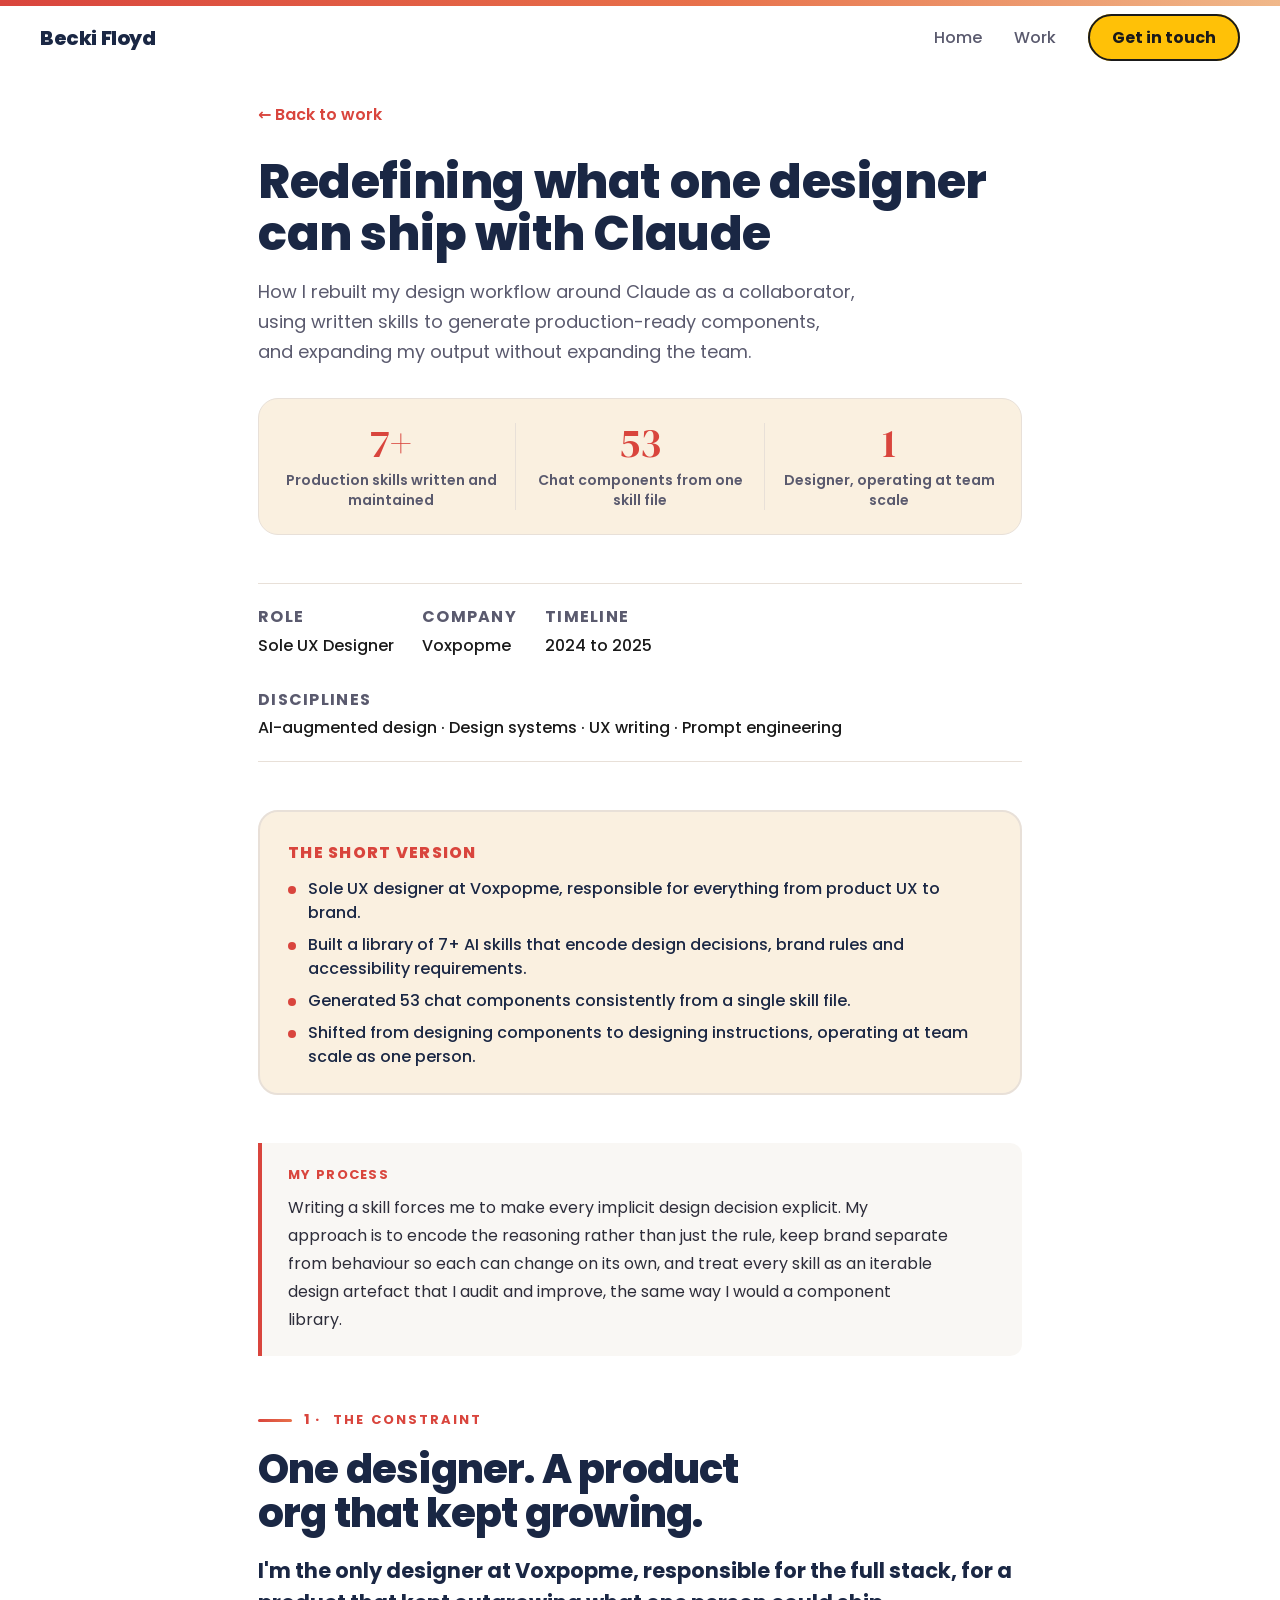
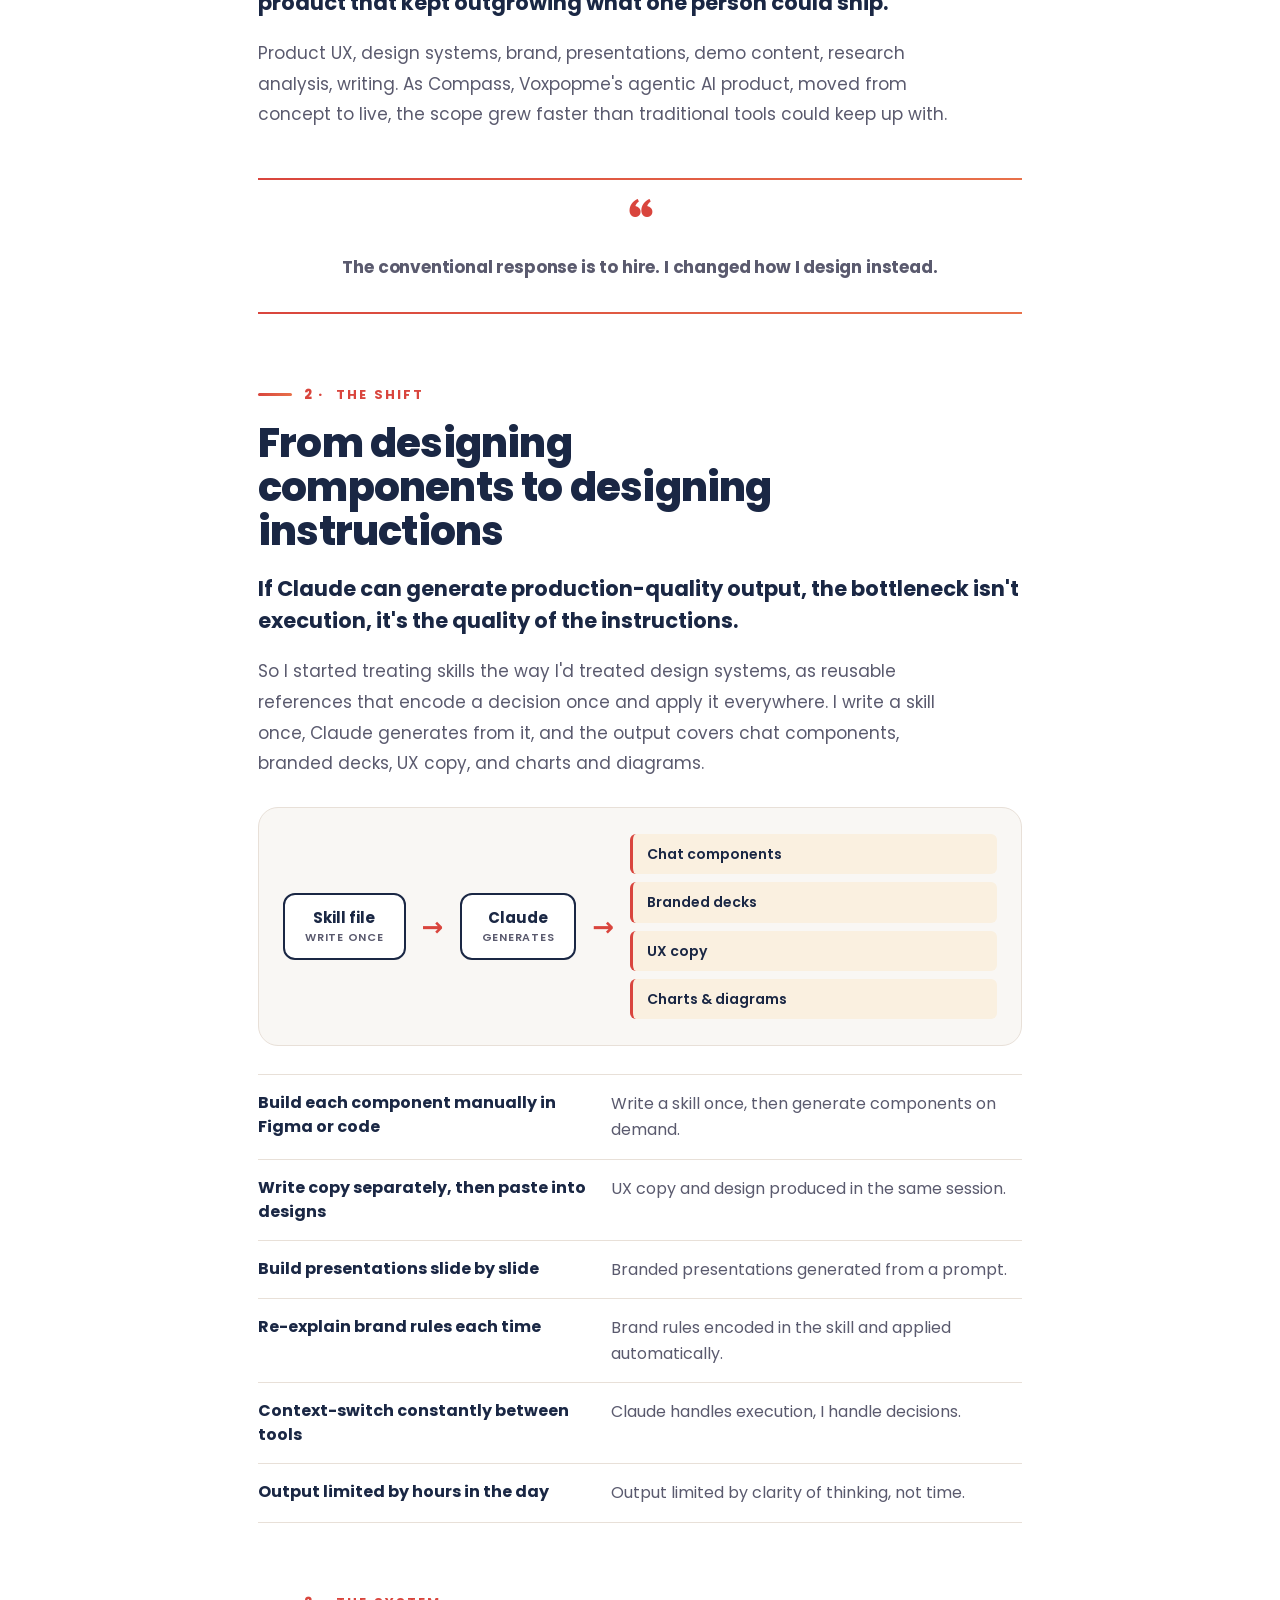
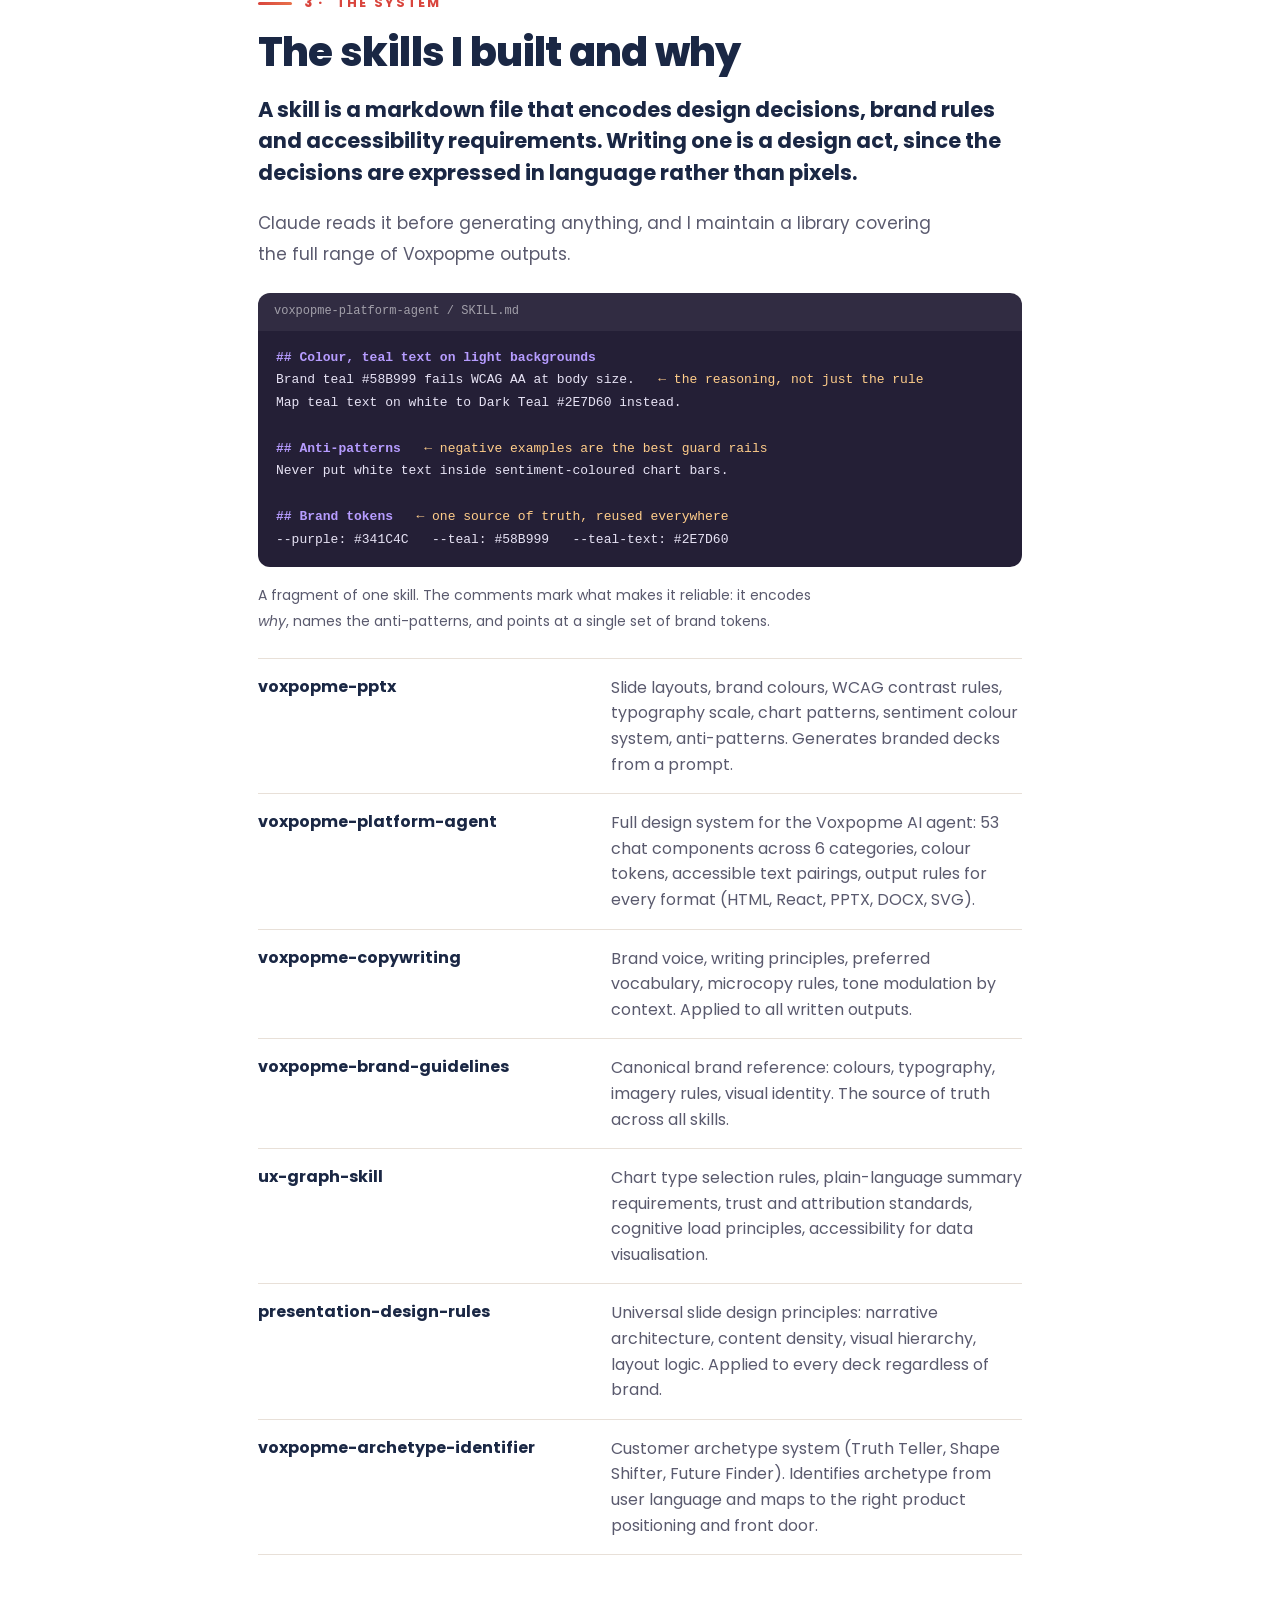
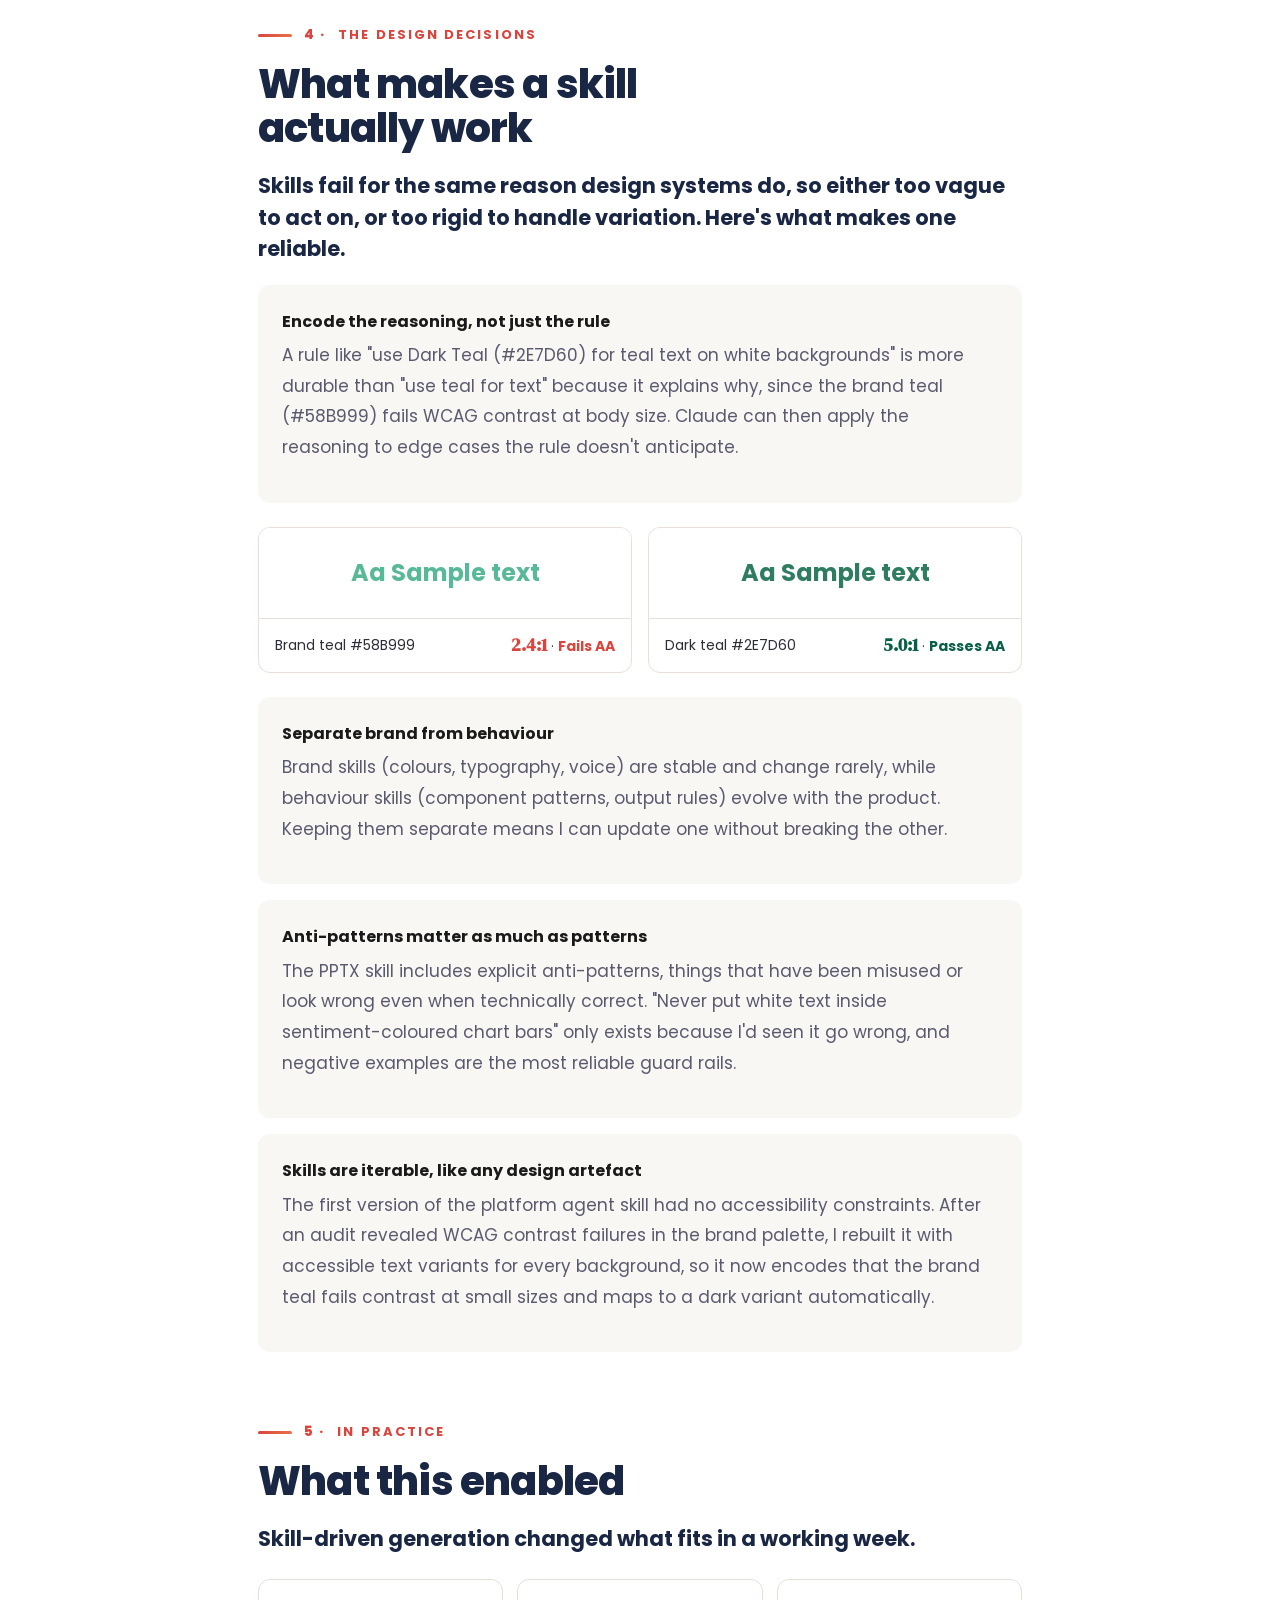
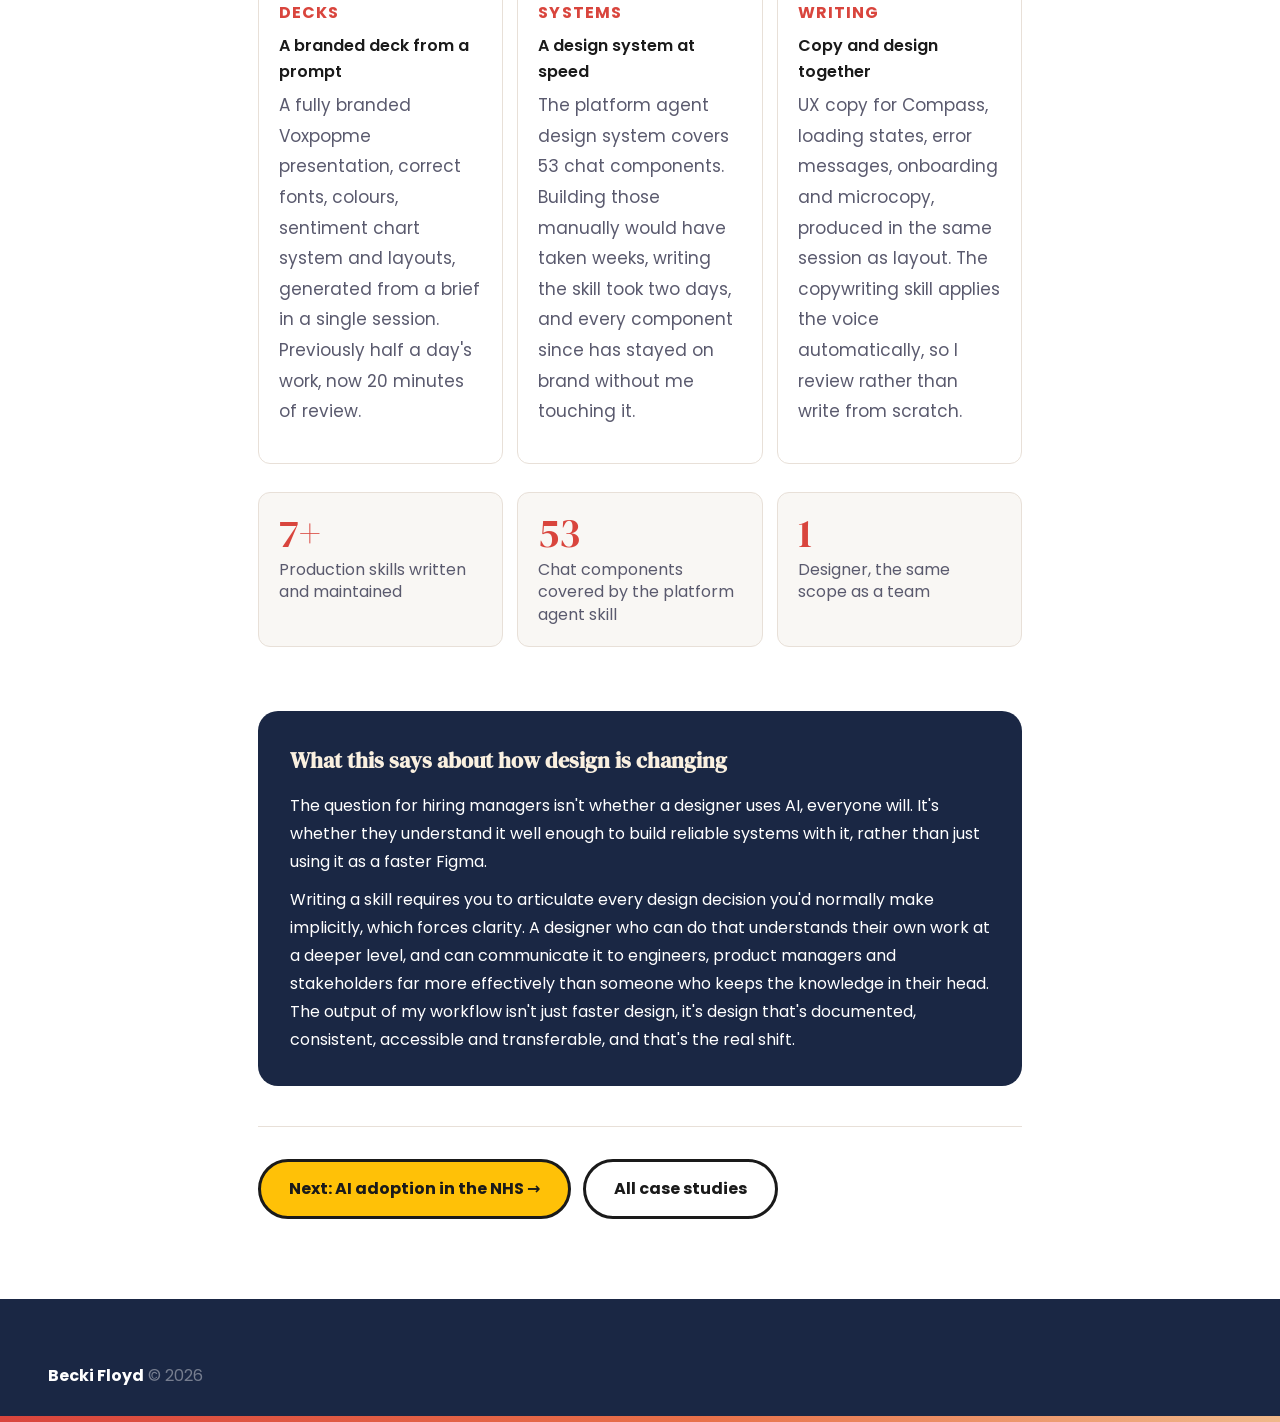
==== commit 8cea8052: "style(case-study): remove the eyebrow 'Case study' pill from all four pages Cleaner header: back lin" ====
--- a/ai-design.html
+++ b/ai-design.html
@@ -30,7 +30,6 @@
 <article class="case-study">
   <header class="cs-header">
     <a href="/#work" class="cs-back">&larr; Back to work</a>
-    <div class="cs-eyebrow"><span class="cs-dot"></span> Case study &middot; Voxpopme</div>
     <h1>Redefining what one designer can ship with Claude</h1>
     <p class="cs-subtitle">How I rebuilt my design workflow around Claude as a collaborator, using written skills to generate production-ready components, and expanding my output without expanding the team.</p>
   </header>
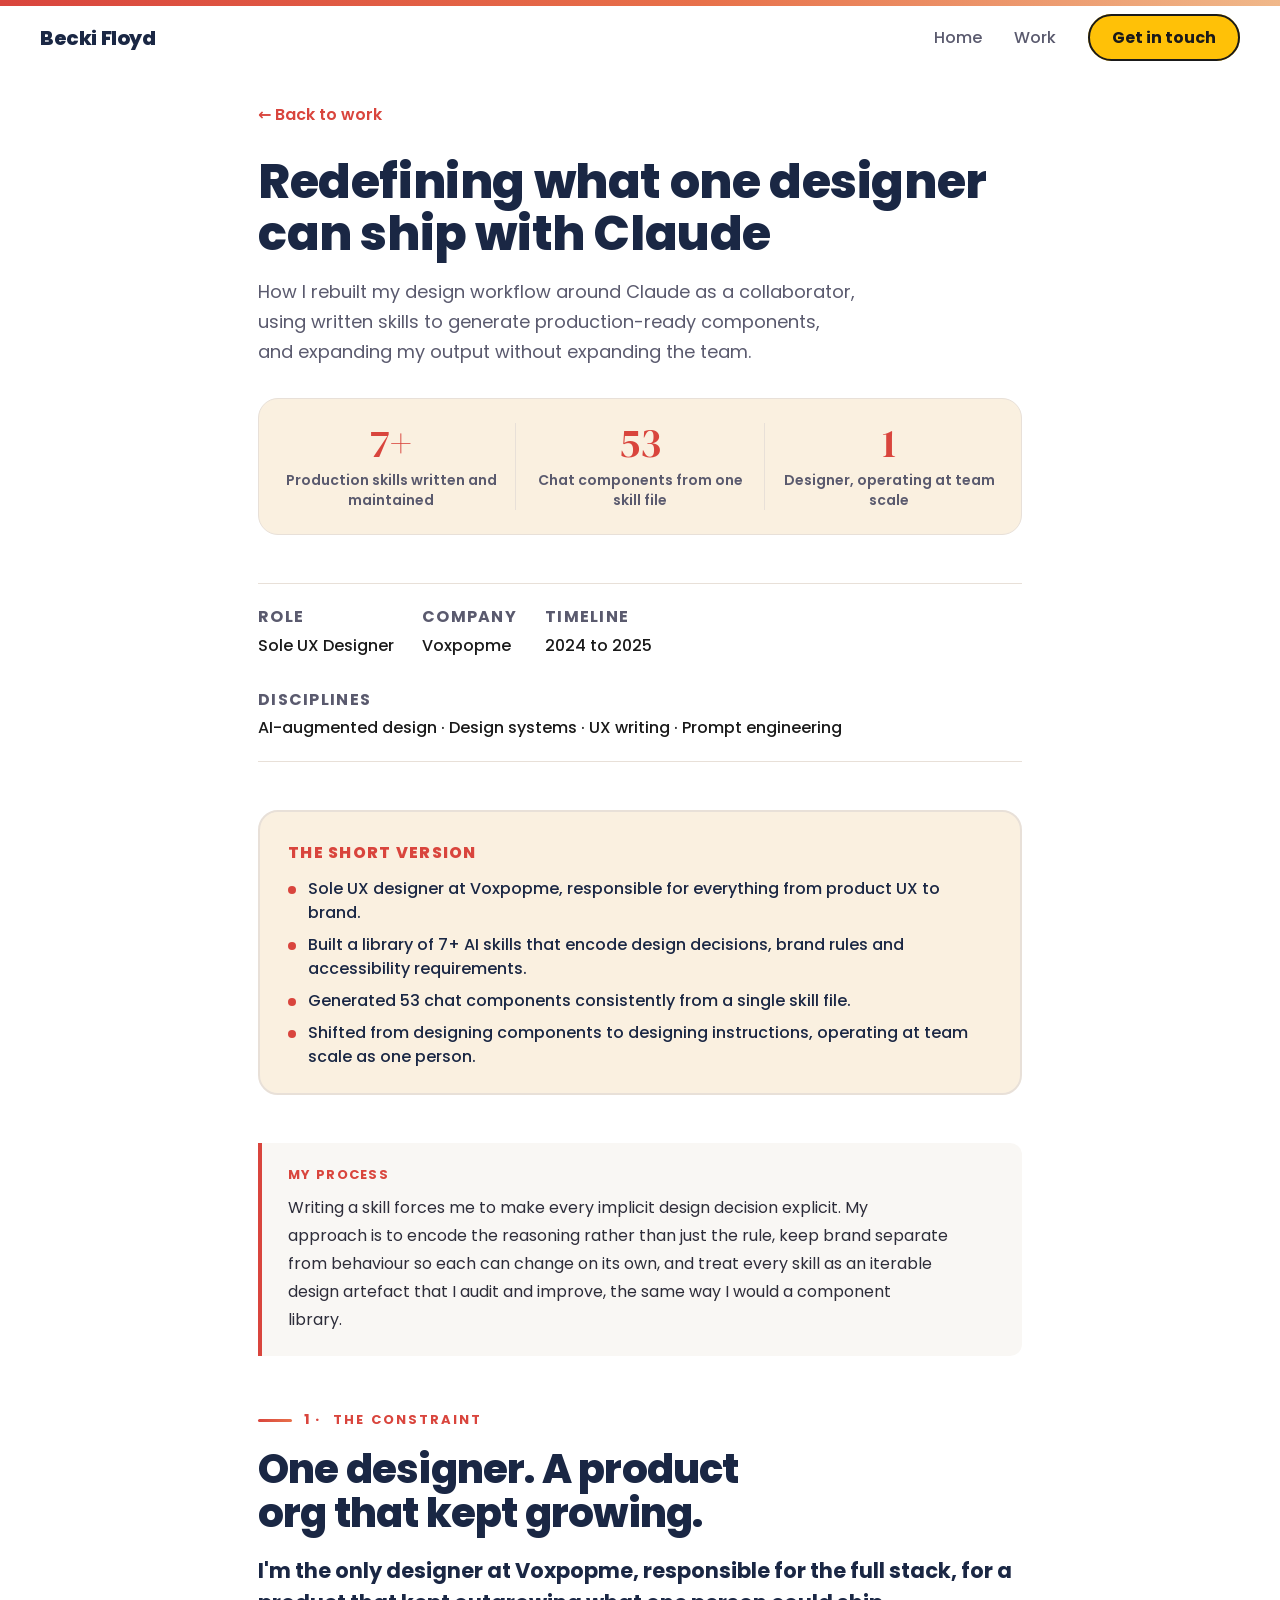
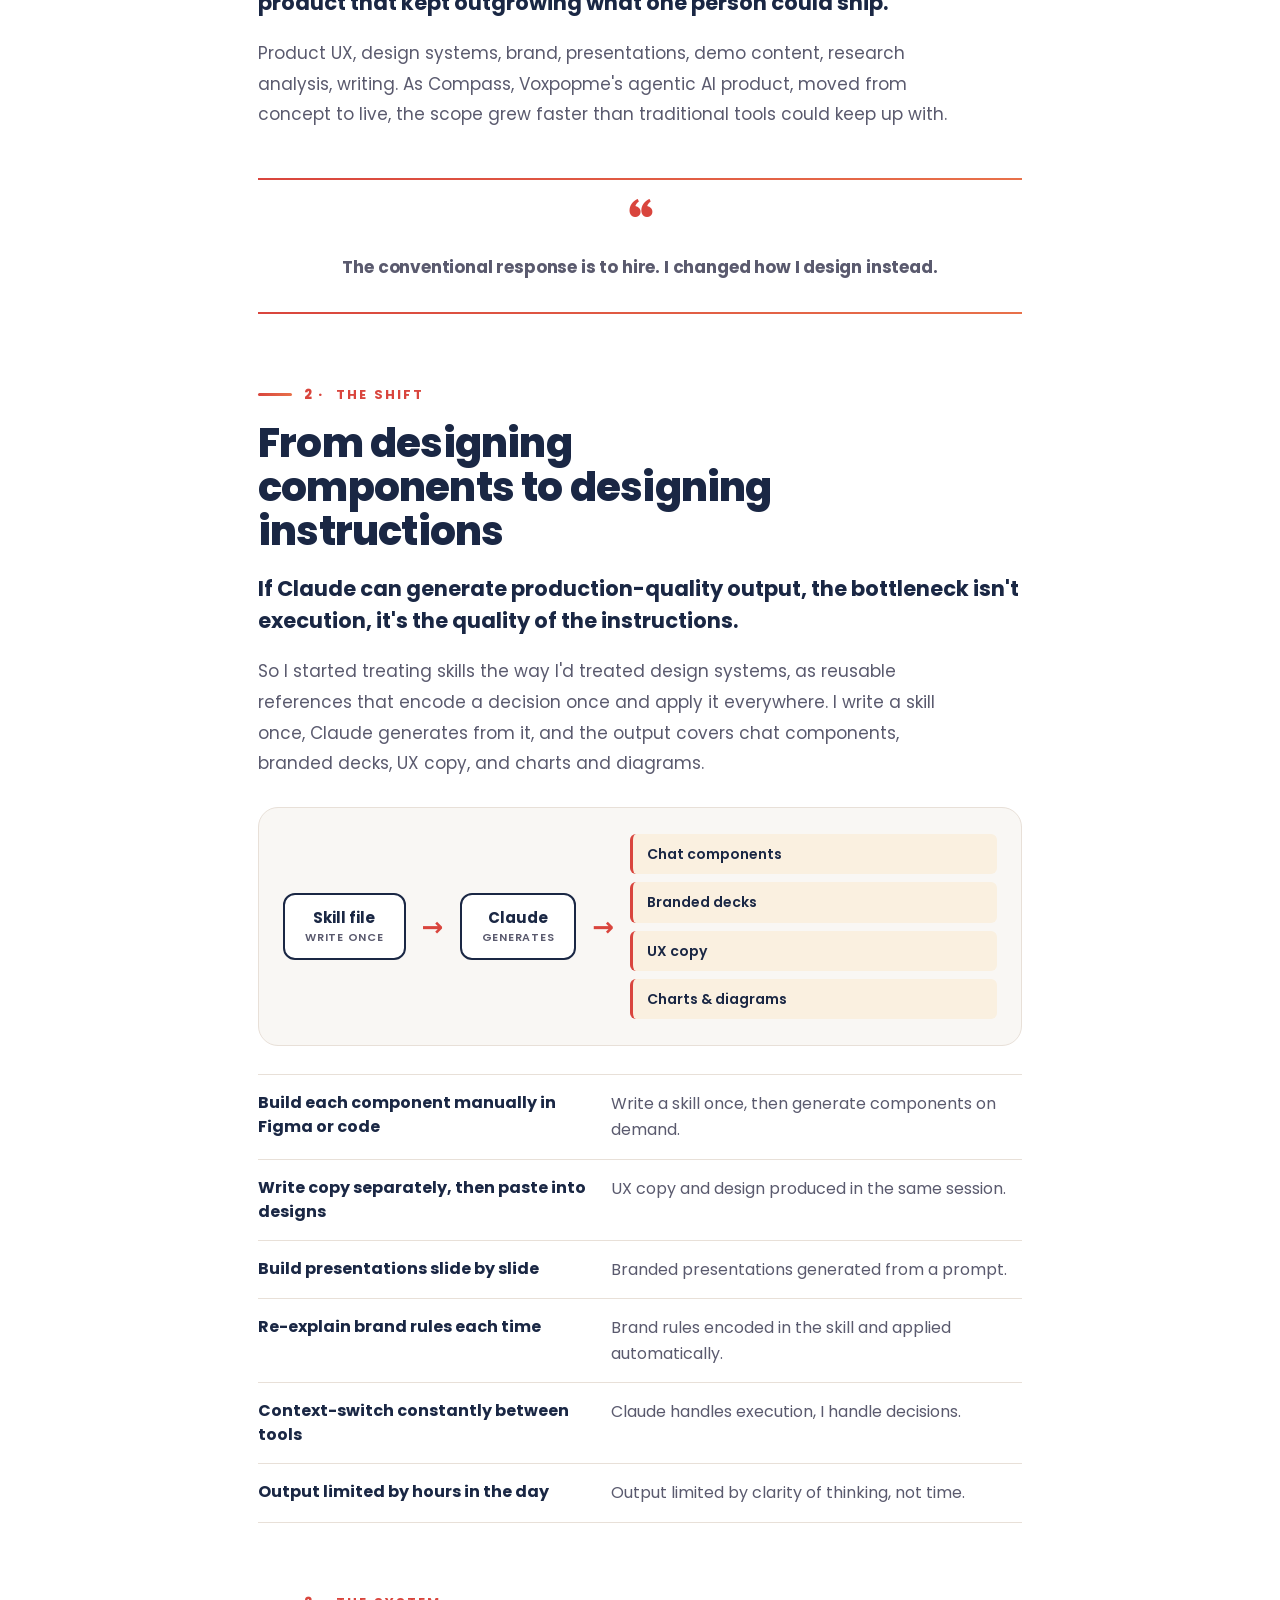
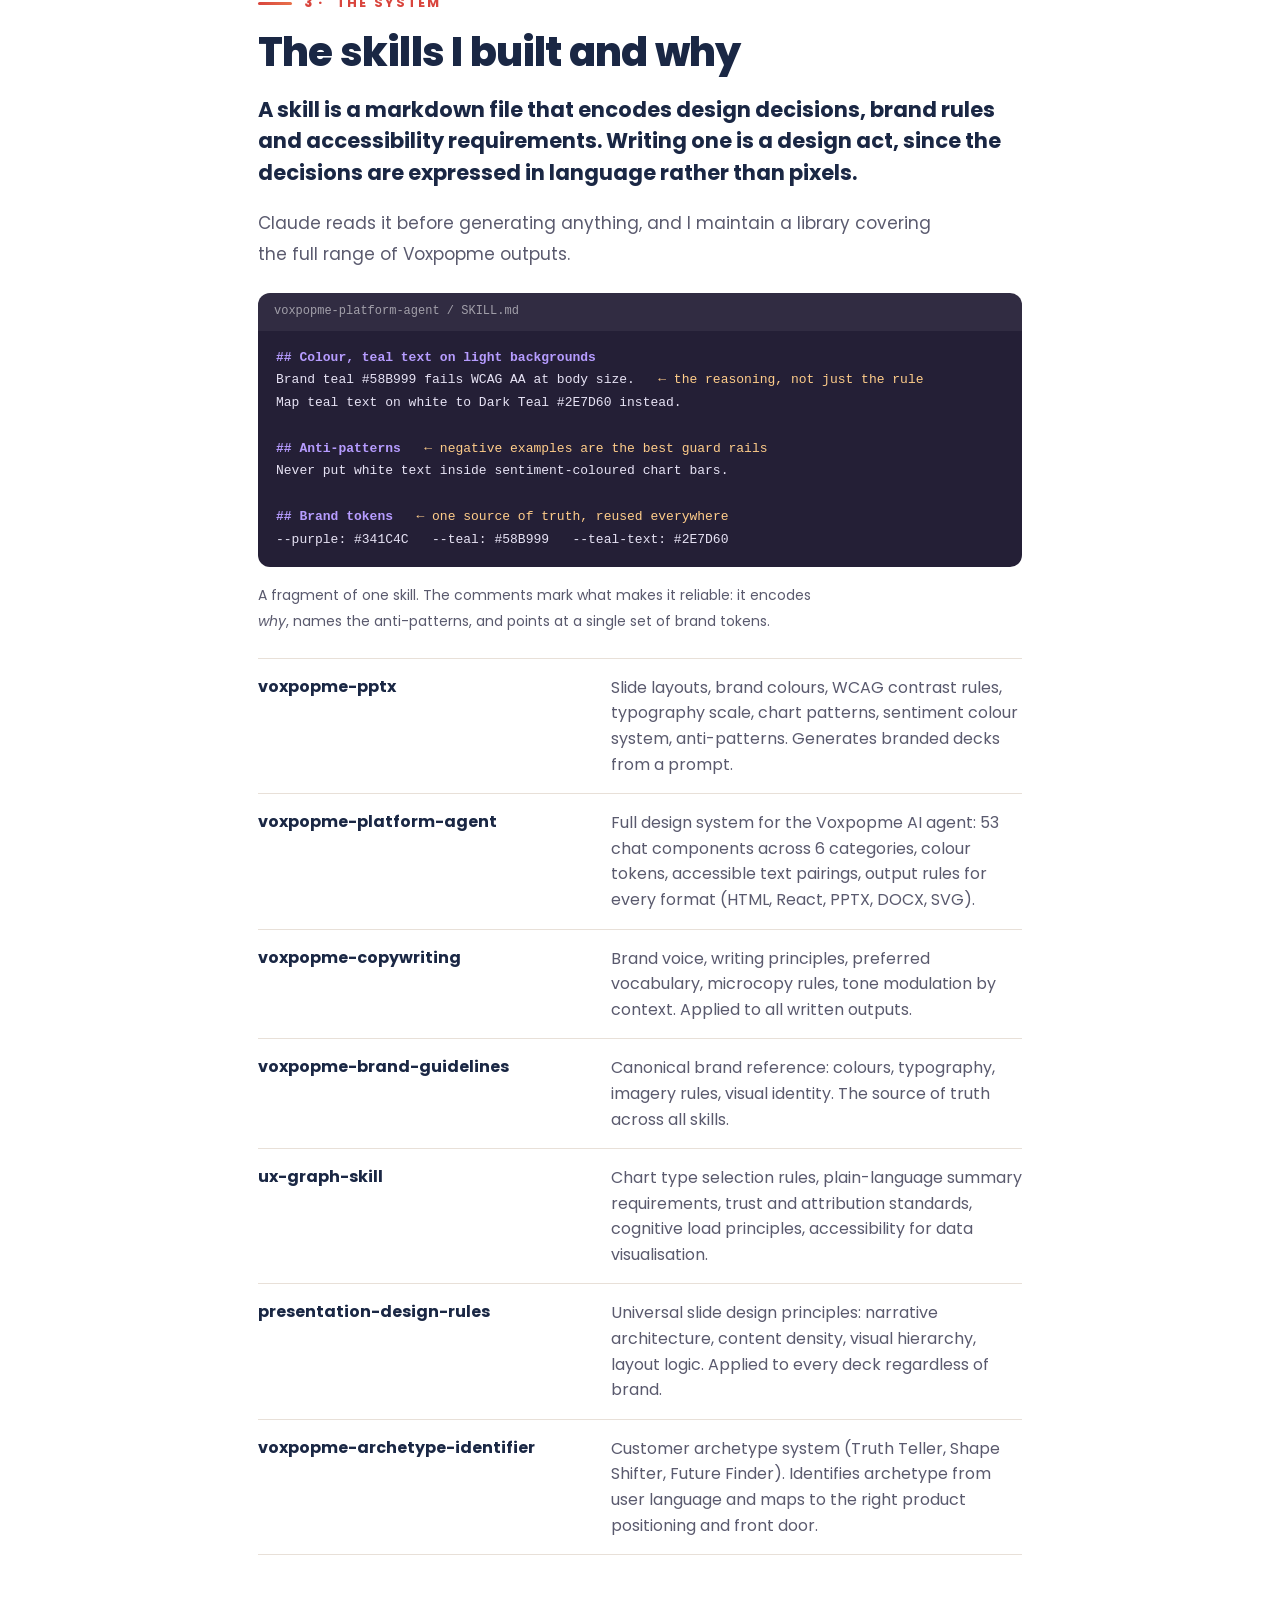
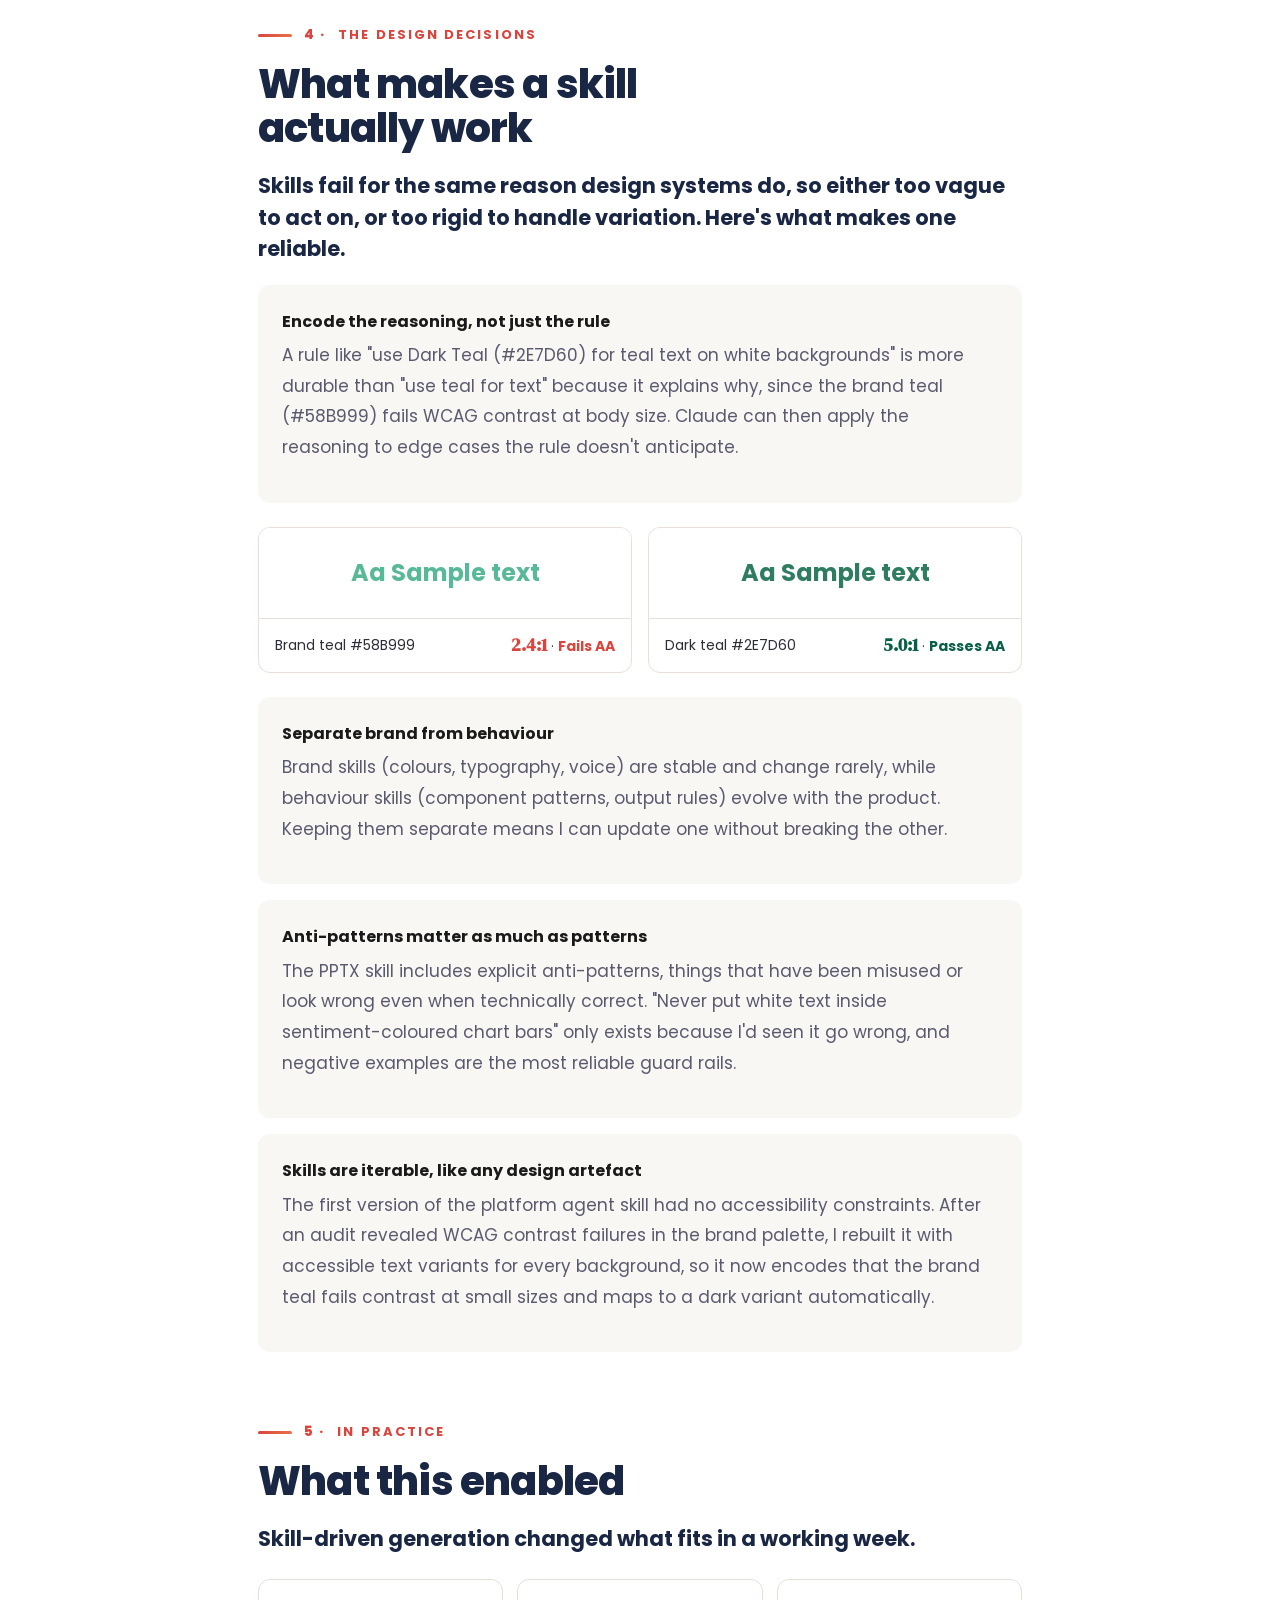
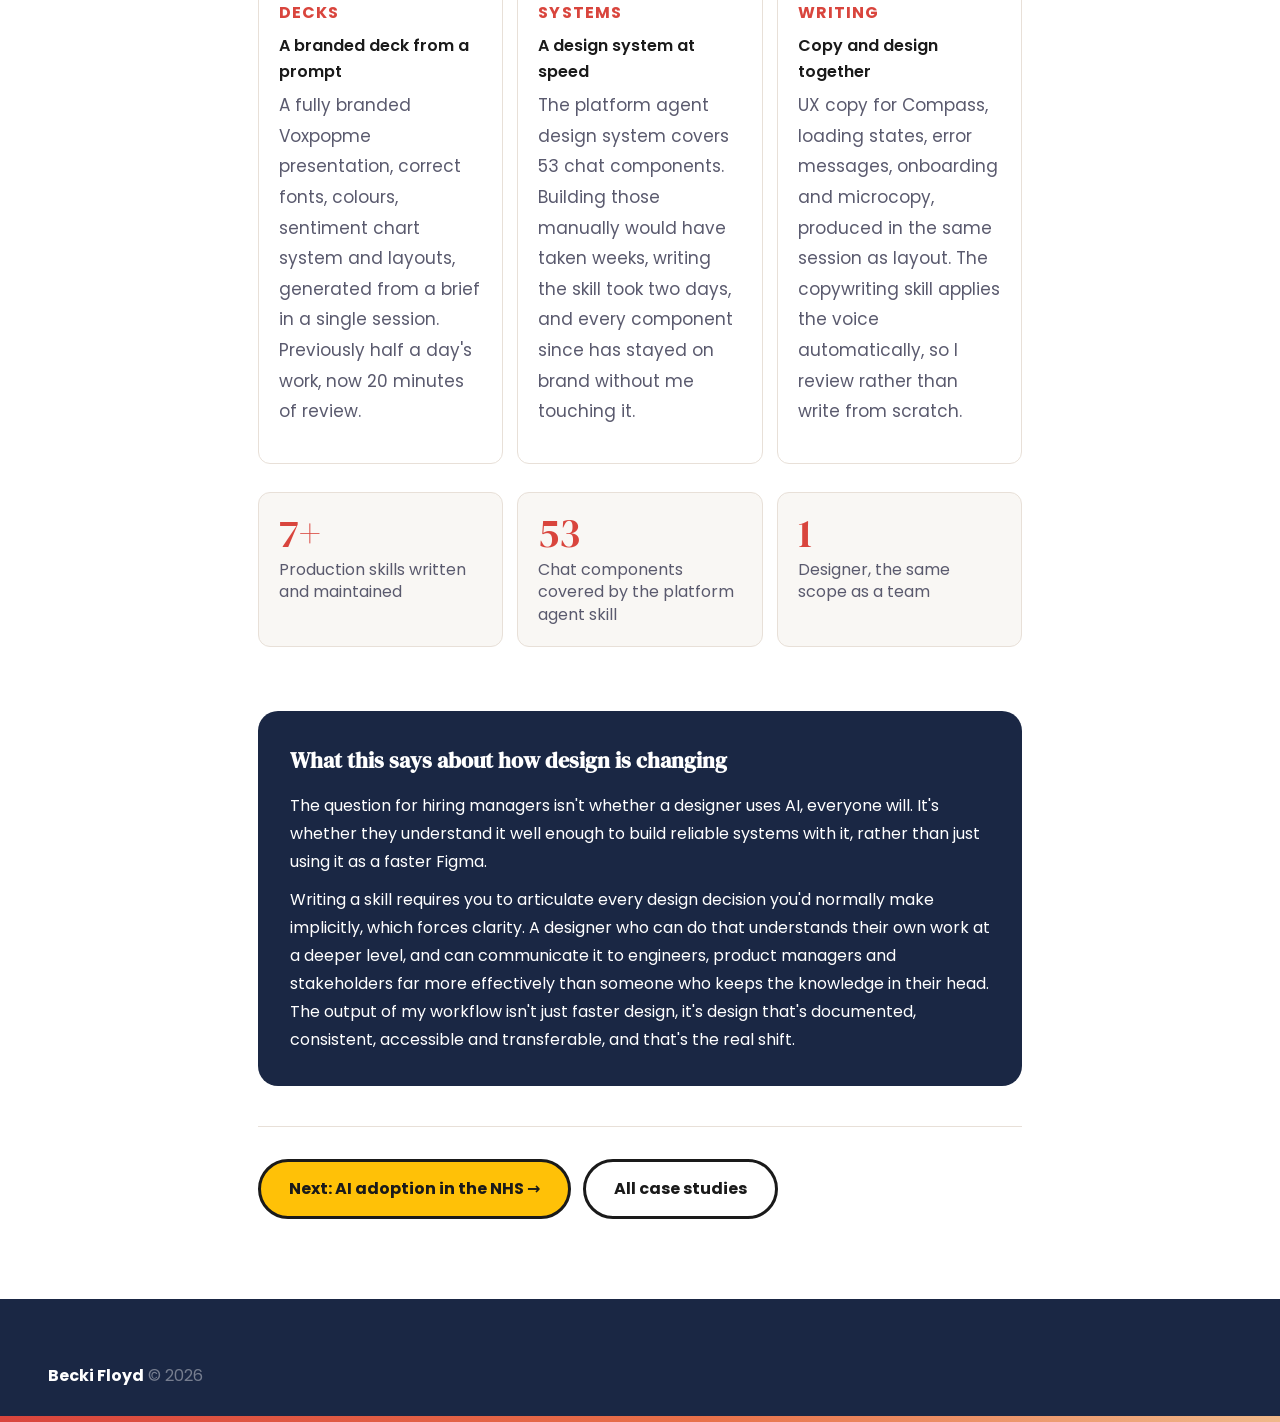
==== commit 711f309d: "style(case-study): white headings in dark reflection cards; bump CSS cache to v3" ====
--- a/ai-design.html
+++ b/ai-design.html
@@ -9,7 +9,7 @@
   <link rel="preconnect" href="https://fonts.gstatic.com" crossorigin />
   <link href="https://fonts.googleapis.com/css2?family=Poppins:wght@400;500;600;700;800&family=DM+Serif+Display&display=swap" rel="stylesheet" />
   <link rel="stylesheet" href="style.css?v=2" />
-  <link rel="stylesheet" href="case-study.css?v=2" />
+  <link rel="stylesheet" href="case-study.css?v=3" />
 </head>
 <body>
 
--- a/case-study.css
+++ b/case-study.css
@@ -648,7 +648,7 @@
 .dark-box h3 {
   font-family: var(--font-serif);
   font-size: 22px;
-  color: var(--cream);
+  color: #ffffff;
   margin-bottom: 14px;
 }
 
@@ -883,6 +883,12 @@
 .cs-mock-tag.ok { background: #e6f0ec; color: #065f46; }
 .cs-mock-tag.no { background: var(--cream); color: var(--coral); }
 
+/* ── Embedded presentation / iframe ── */
+.cs-embed { margin: 32px 0; }
+.cs-embed iframe { border-radius: var(--radius-lg); }
+.cs-embed figcaption { font-size: 14px; text-align: center; margin-top: 12px; }
+.cs-embed figcaption a { color: var(--coral); font-weight: 600; }
+
 /* ── Photo figure ── */
 .cs-photo { margin: 32px 0; }
 .cs-photo img,
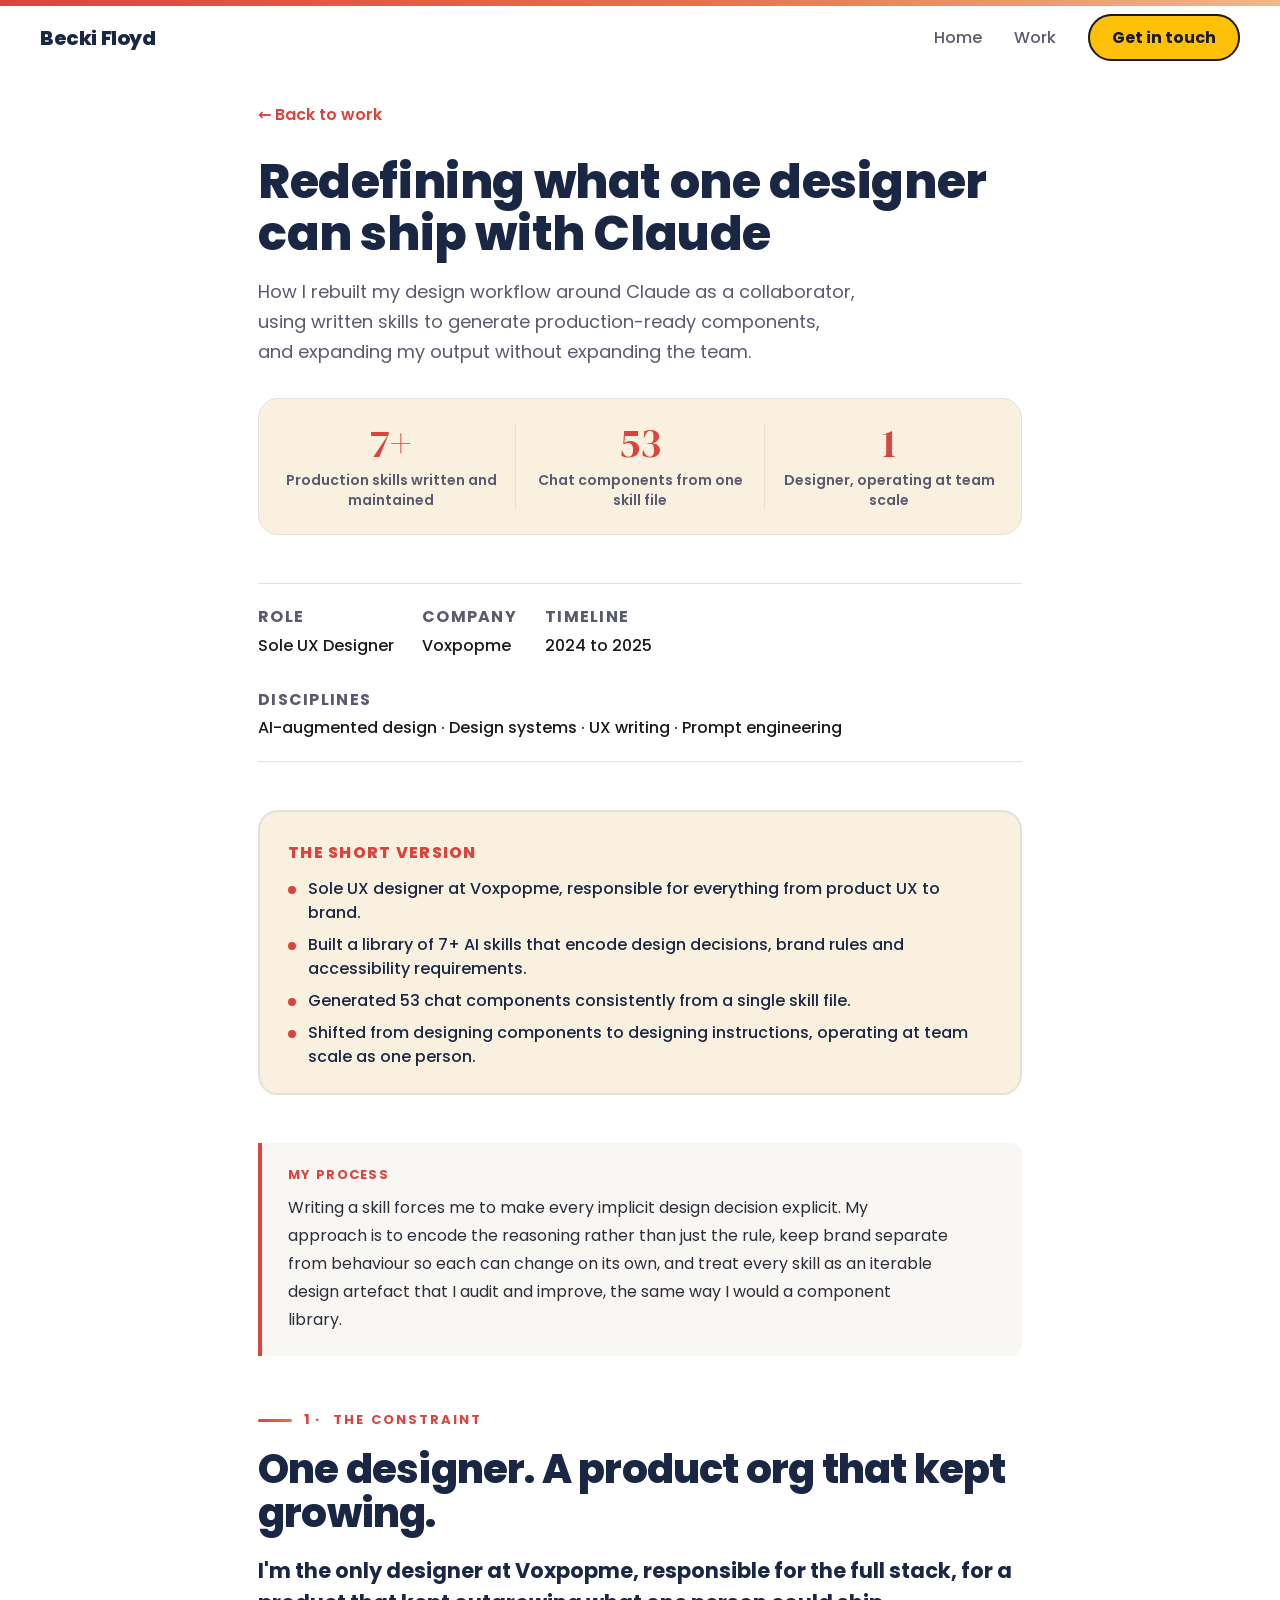
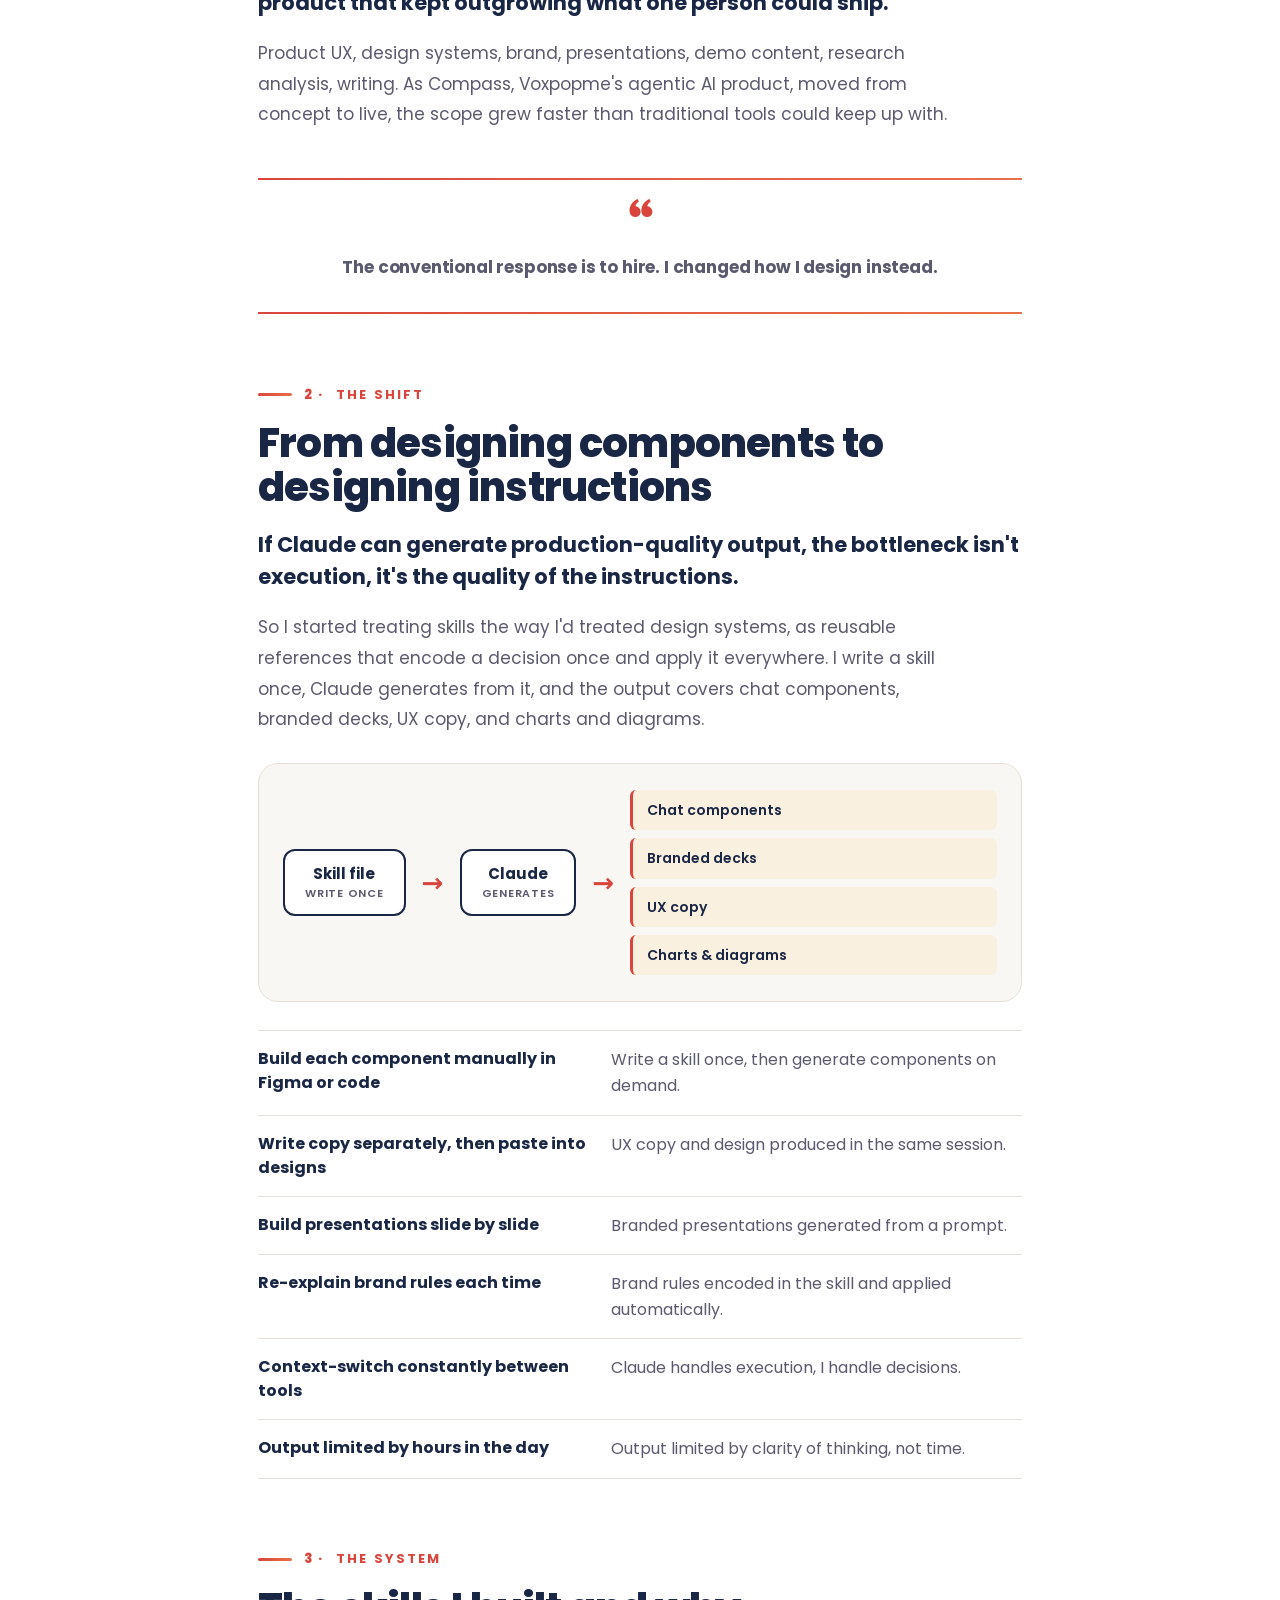
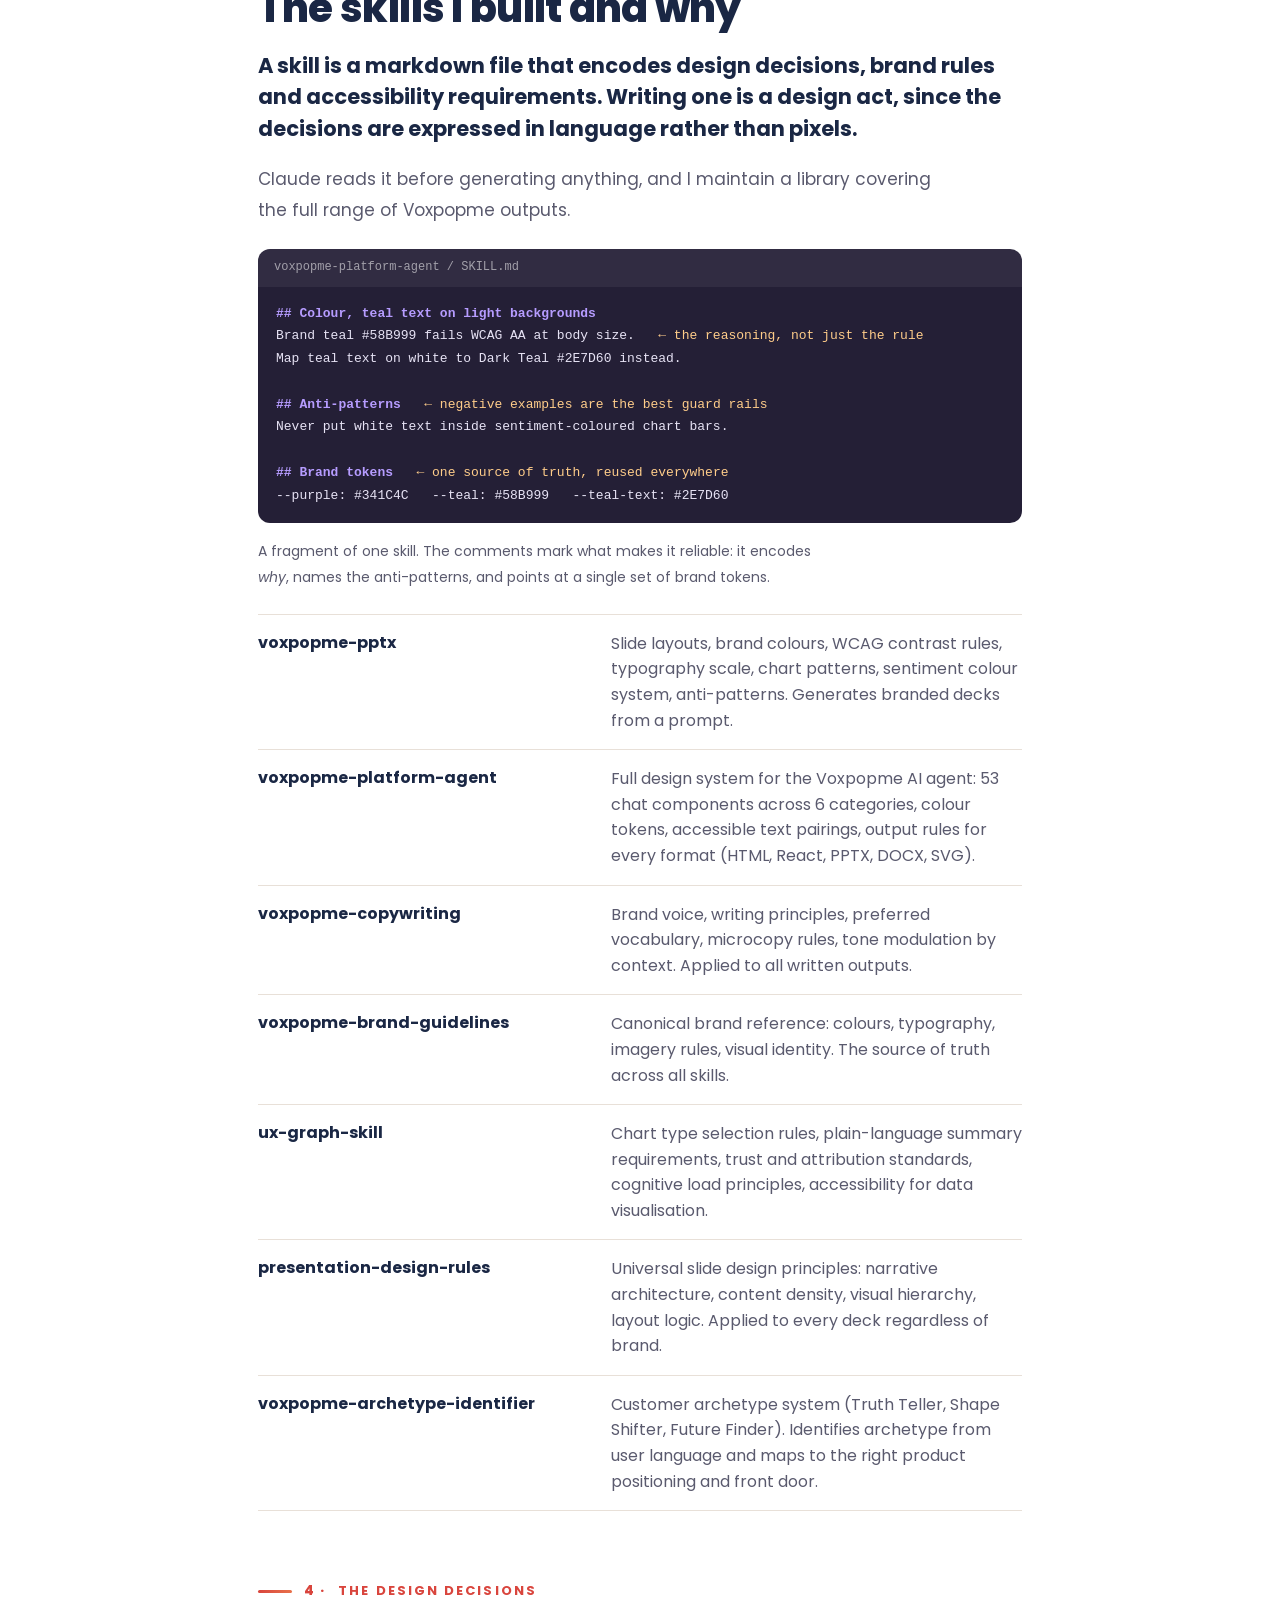
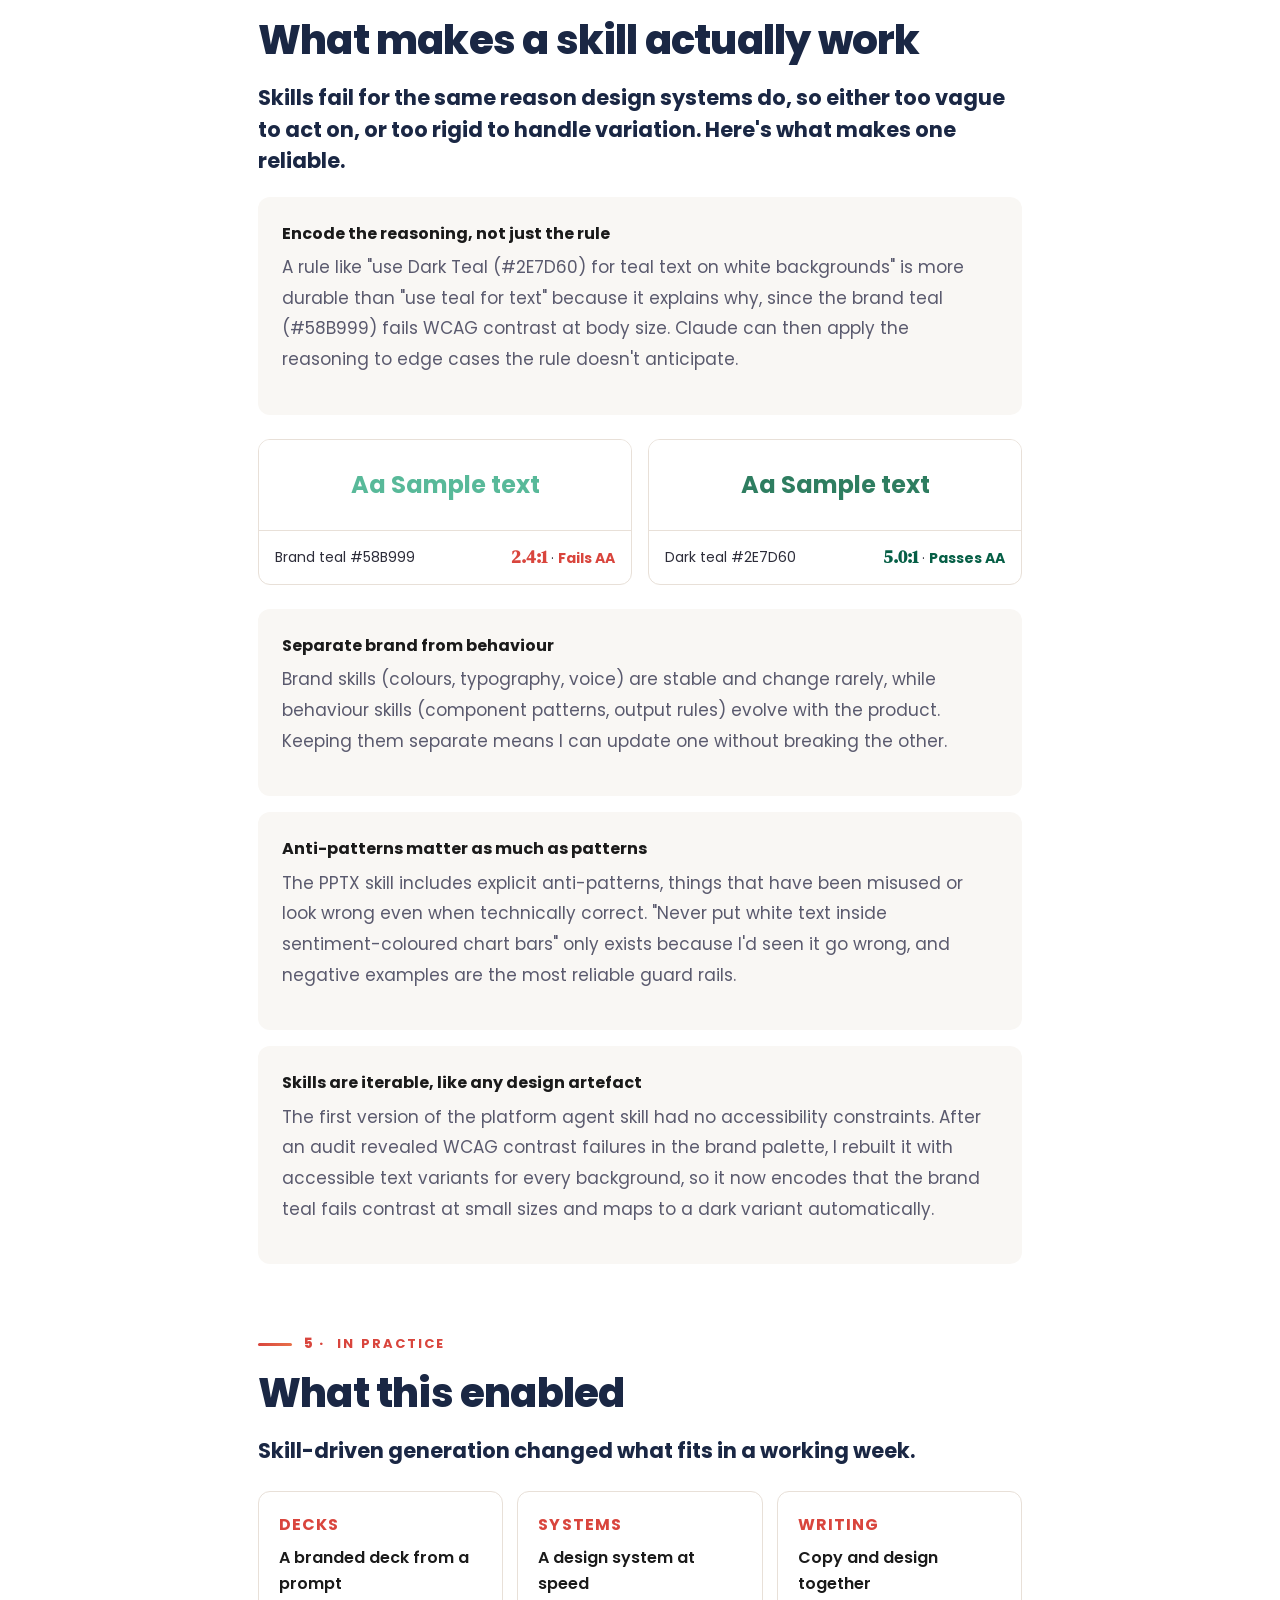
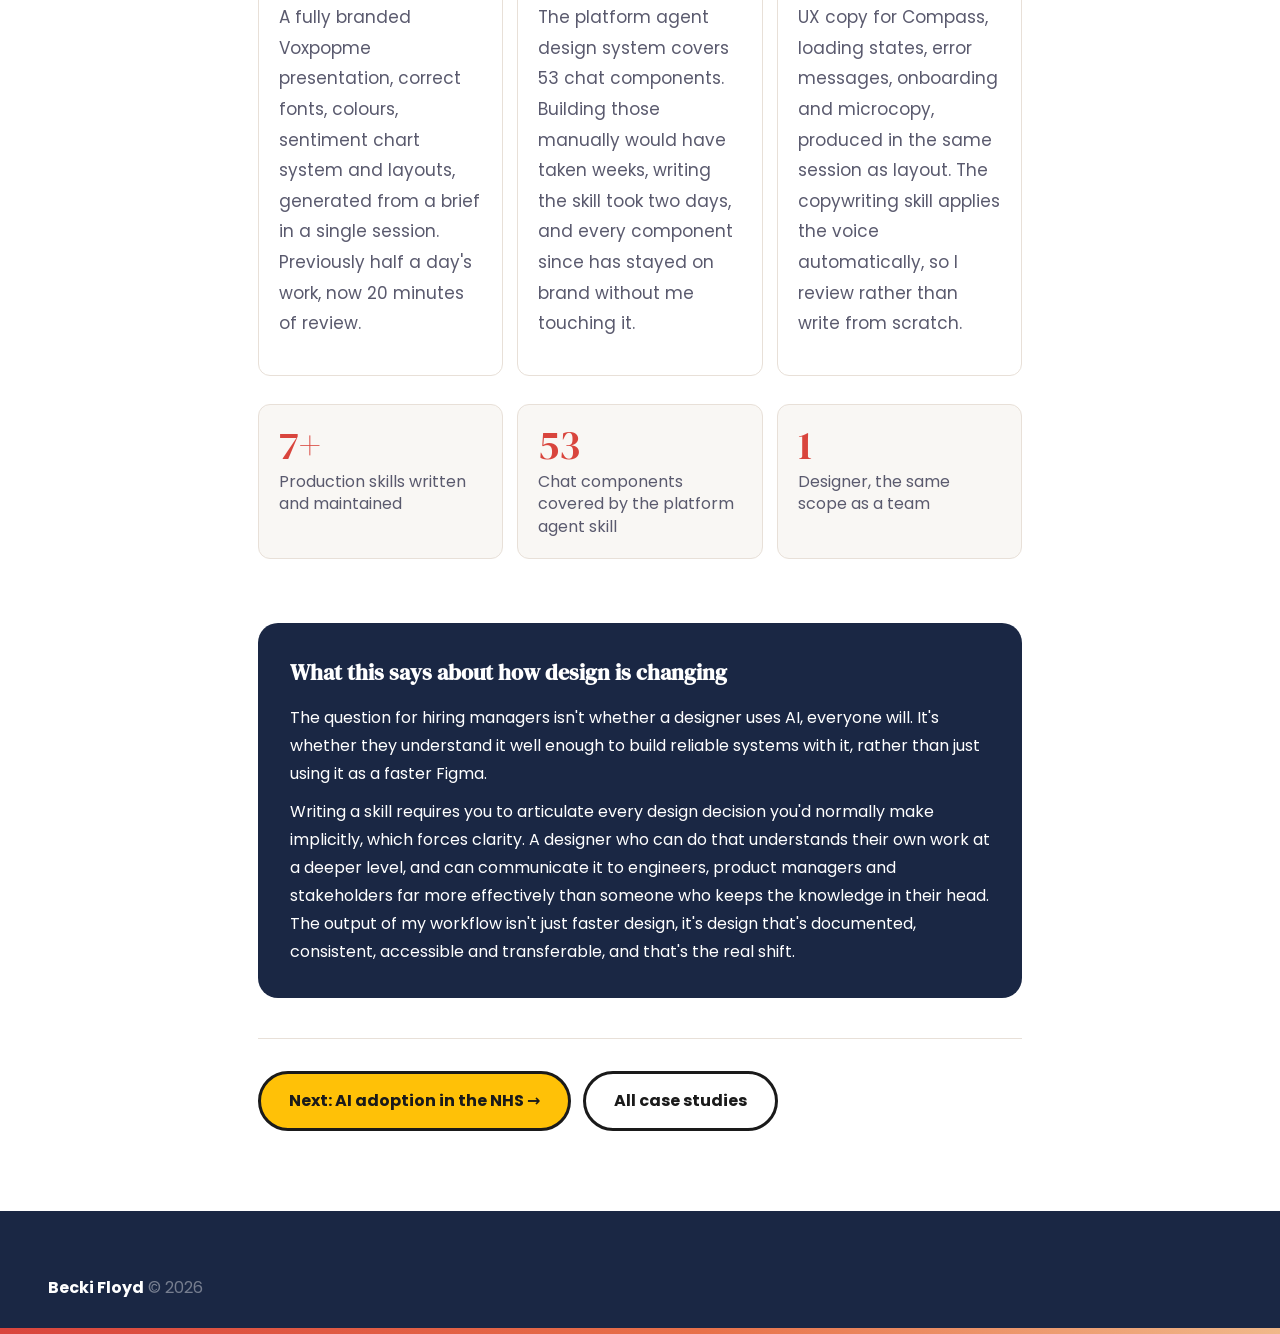
==== commit 86fe3e62: "style(case-study): full-width headings; drop Compass stat strip + quote; TechMids caption - Headings" ====
--- a/ai-design.html
+++ b/ai-design.html
@@ -9,7 +9,7 @@
   <link rel="preconnect" href="https://fonts.gstatic.com" crossorigin />
   <link href="https://fonts.googleapis.com/css2?family=Poppins:wght@400;500;600;700;800&family=DM+Serif+Display&display=swap" rel="stylesheet" />
   <link rel="stylesheet" href="style.css?v=2" />
-  <link rel="stylesheet" href="case-study.css?v=3" />
+  <link rel="stylesheet" href="case-study.css?v=4" />
 </head>
 <body>
 
--- a/case-study.css
+++ b/case-study.css
@@ -224,7 +224,6 @@
   line-height: 1.1;
   letter-spacing: -0.02em;
   margin-bottom: 20px;
-  max-width: 20ch;
 }
 
 .cs-section p:not(.cs-lead) {
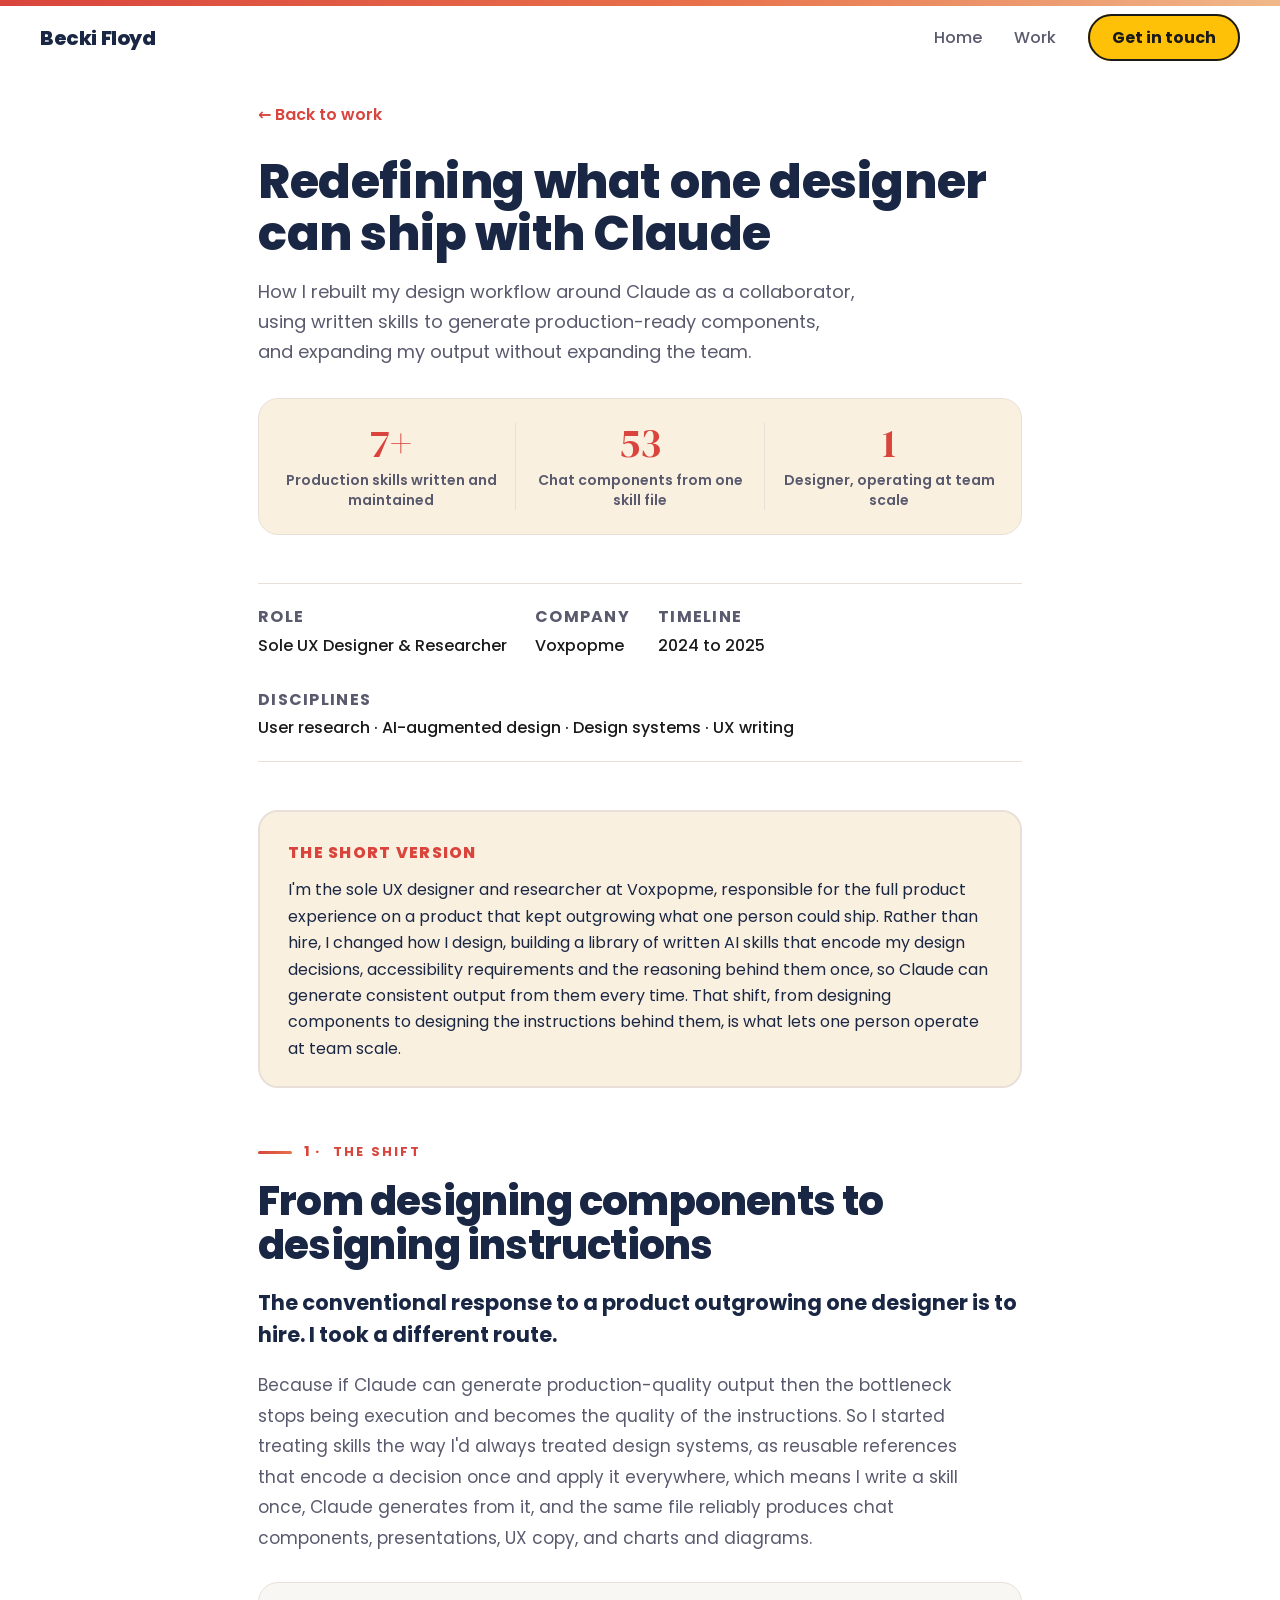
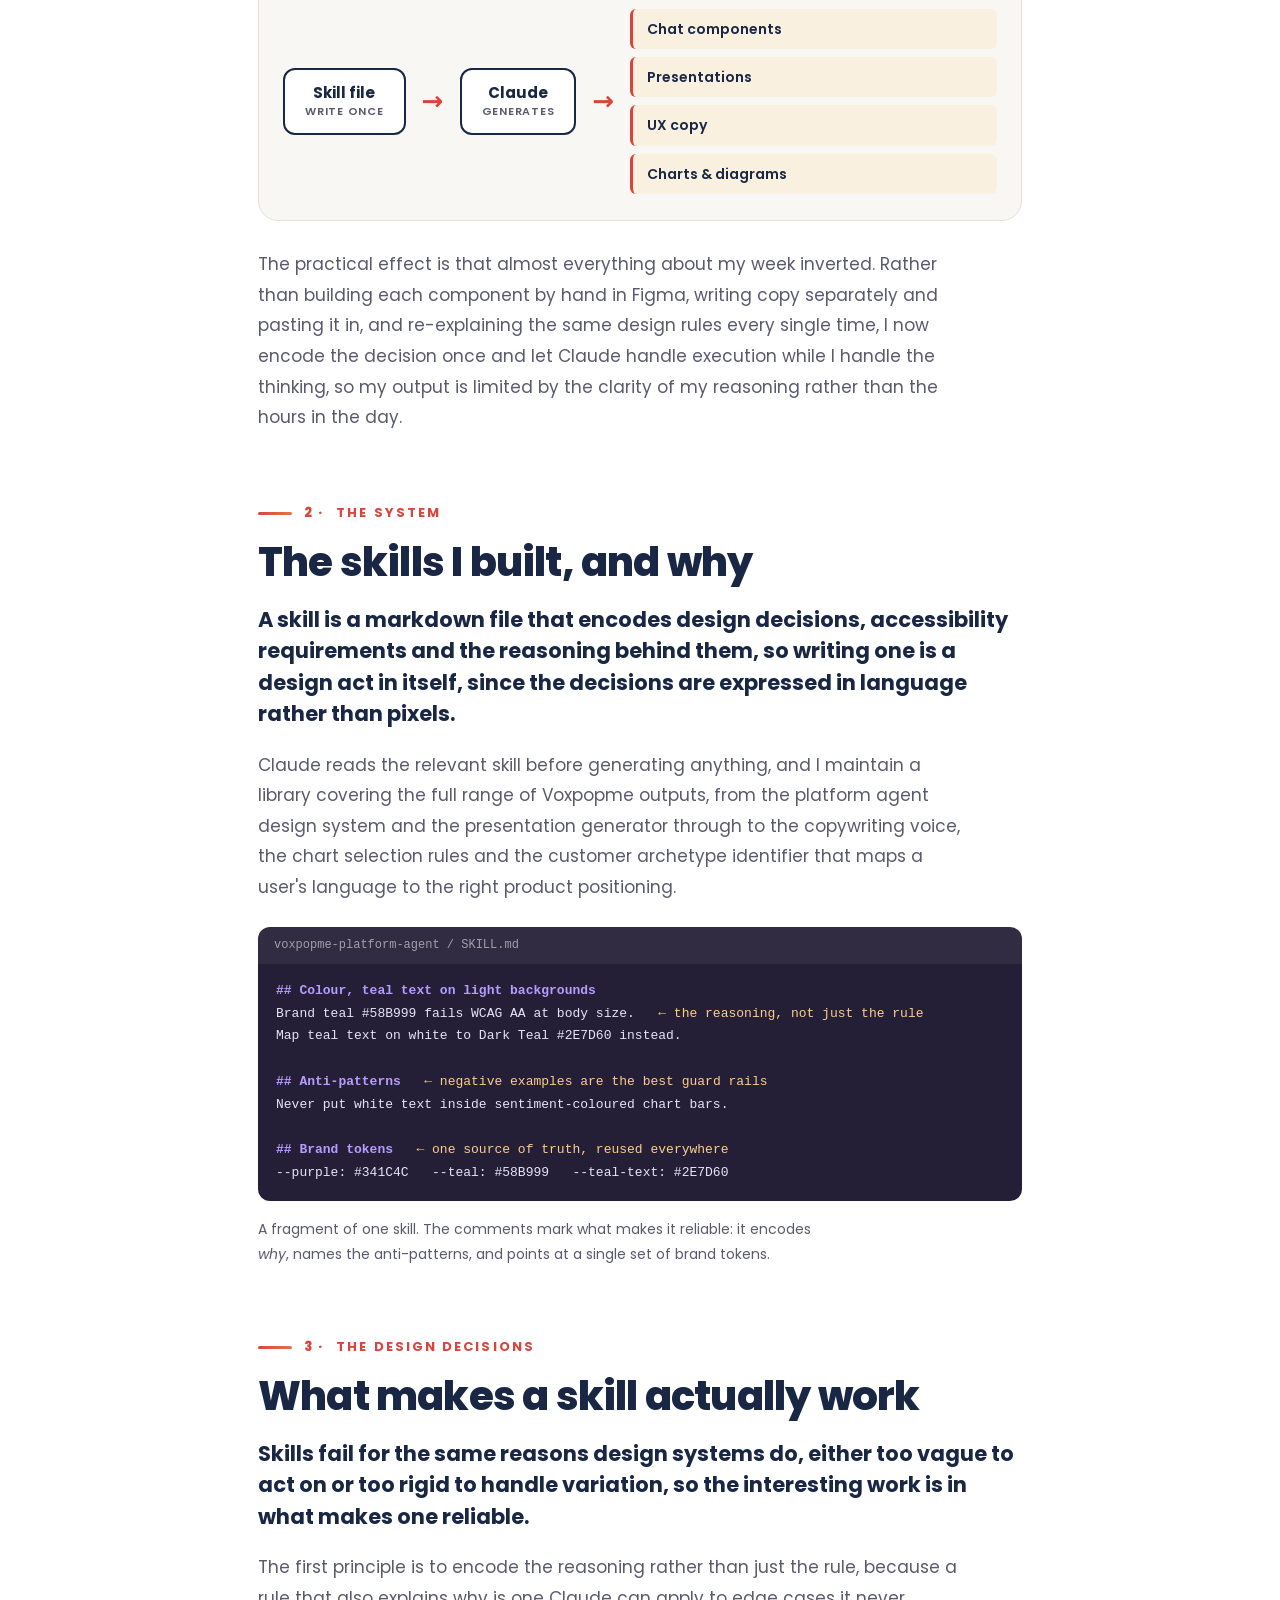
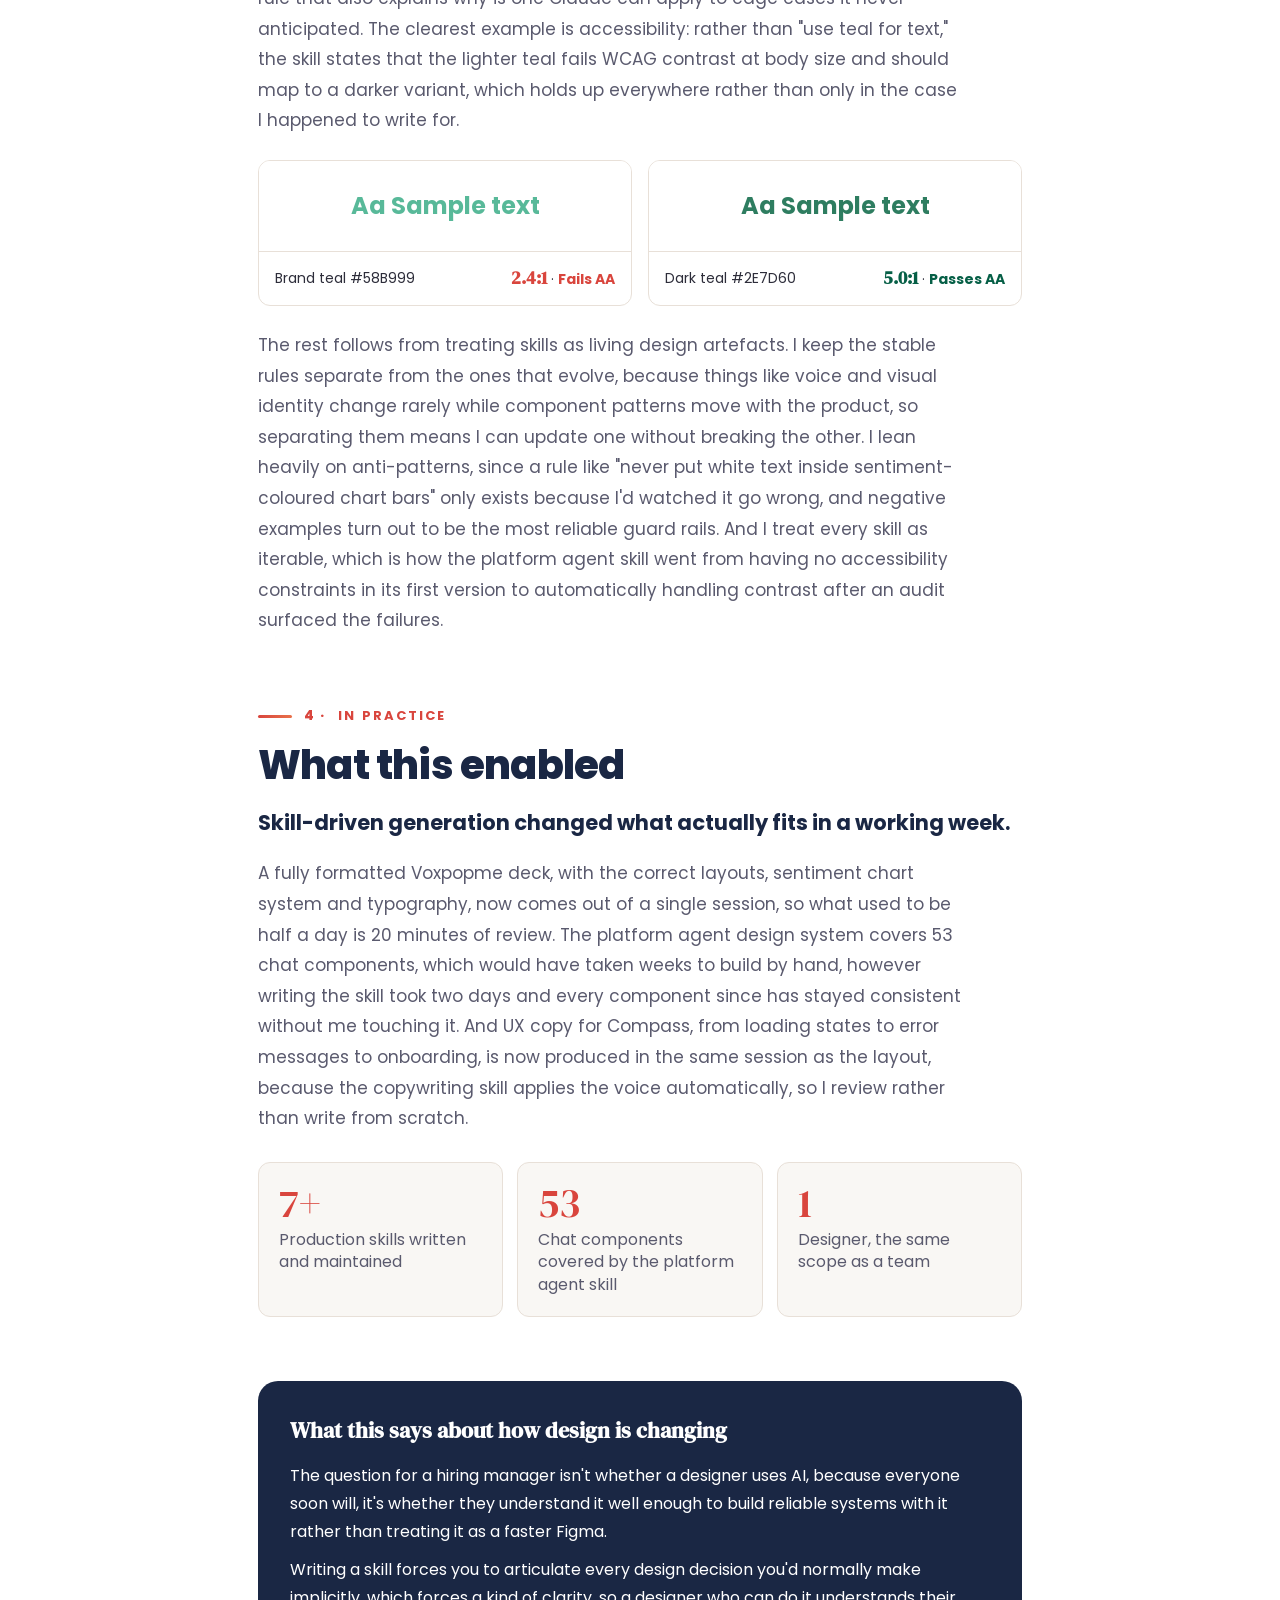
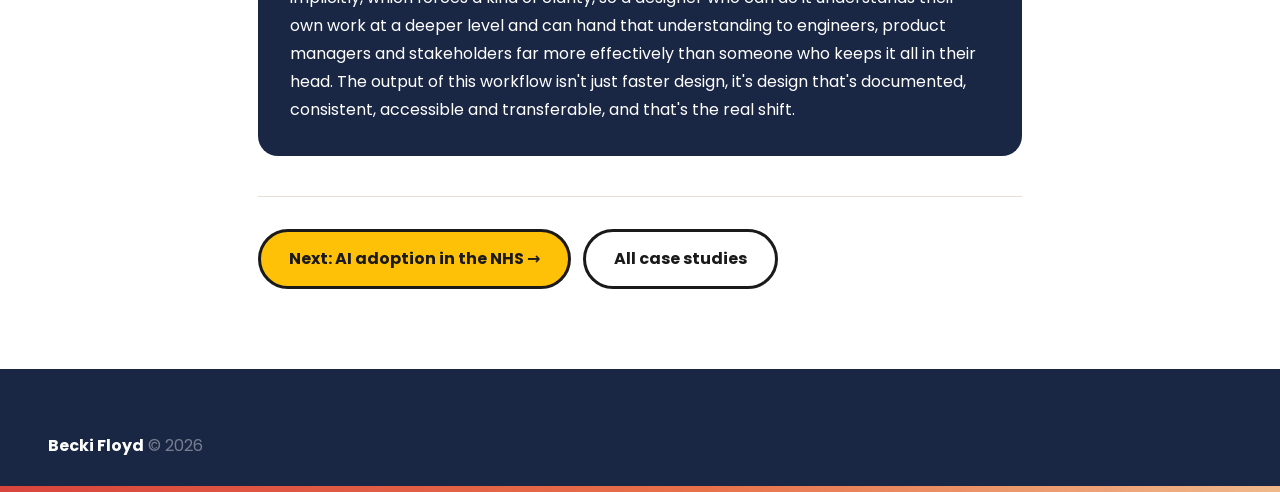
==== commit 9d60cd5e: "content(ai-design): rewrite to new copy, keeping diagram, skill fragment and contrast Matches Becki'" ====
--- a/ai-design.html
+++ b/ai-design.html
@@ -9,7 +9,7 @@
   <link rel="preconnect" href="https://fonts.gstatic.com" crossorigin />
   <link href="https://fonts.googleapis.com/css2?family=Poppins:wght@400;500;600;700;800&family=DM+Serif+Display&display=swap" rel="stylesheet" />
   <link rel="stylesheet" href="style.css?v=2" />
-  <link rel="stylesheet" href="case-study.css?v=4" />
+  <link rel="stylesheet" href="case-study.css?v=5" />
 </head>
 <body>
 
@@ -43,7 +43,7 @@
   <div class="cs-meta">
     <div class="cs-meta-item">
       <div class="cs-meta-label">Role</div>
-      <div class="cs-meta-value">Sole UX Designer</div>
+      <div class="cs-meta-value">Sole UX Designer &amp; Researcher</div>
     </div>
     <div class="cs-meta-item">
       <div class="cs-meta-label">Company</div>
@@ -55,40 +55,22 @@
     </div>
     <div class="cs-meta-item">
       <div class="cs-meta-label">Disciplines</div>
-      <div class="cs-meta-value">AI-augmented design &middot; Design systems &middot; UX writing &middot; Prompt engineering</div>
+      <div class="cs-meta-value">User research &middot; AI-augmented design &middot; Design systems &middot; UX writing</div>
     </div>
   </div>
 
   <div class="cs-tldr reveal">
     <div class="cs-tldr-label">The short version</div>
-    <ul>
-      <li>Sole UX designer at Voxpopme, responsible for everything from product UX to brand.</li>
-      <li>Built a library of 7+ AI skills that encode design decisions, brand rules and accessibility requirements.</li>
-      <li>Generated 53 chat components consistently from a single skill file.</li>
-      <li>Shifted from designing components to designing instructions, operating at team scale as one person.</li>
-    </ul>
-  </div>
-
-  <div class="cs-process reveal">
-    <div class="cs-process-label">My process</div>
-    <p>Writing a skill forces me to make every implicit design decision explicit. My approach is to encode the reasoning rather than just the rule, keep brand separate from behaviour so each can change on its own, and treat every skill as an iterable design artefact that I audit and improve, the same way I would a component library.</p>
+    <p>I'm the sole UX designer and researcher at Voxpopme, responsible for the full product experience on a product that kept outgrowing what one person could ship. Rather than hire, I changed how I design, building a library of written AI skills that encode my design decisions, accessibility requirements and the reasoning behind them once, so Claude can generate consistent output from them every time. That shift, from designing components to designing the instructions behind them, is what lets one person operate at team scale.</p>
   </div>
 
   <div class="cs-content">
 
-    <section class="cs-section reveal" id="constraint">
-      <div class="cs-sec-label"><span class="cs-sec-num">1</span> The constraint</div>
-      <h2>One designer. A product org that kept growing.</h2>
-      <p class="cs-lead">I'm the only designer at Voxpopme, responsible for the full stack, for a product that kept outgrowing what one person could ship.</p>
-      <p>Product UX, design systems, brand, presentations, demo content, research analysis, writing. As Compass, Voxpopme's agentic AI product, moved from concept to live, the scope grew faster than traditional tools could keep up with.</p>
-      <p class="pull-quote">The conventional response is to hire. I changed how I design instead.</p>
-    </section>
-
     <section class="cs-section reveal" id="shift">
-      <div class="cs-sec-label"><span class="cs-sec-num">2</span> The shift</div>
+      <div class="cs-sec-label"><span class="cs-sec-num">1</span> The shift</div>
       <h2>From designing components to designing instructions</h2>
-      <p class="cs-lead">If Claude can generate production-quality output, the bottleneck isn't execution, it's the quality of the instructions.</p>
-      <p>So I started treating skills the way I'd treated design systems, as reusable references that encode a decision once and apply it everywhere. I write a skill once, Claude generates from it, and the output covers chat components, branded decks, UX copy, and charts and diagrams.</p>
+      <p class="cs-lead">The conventional response to a product outgrowing one designer is to hire. I took a different route.</p>
+      <p>Because if Claude can generate production-quality output then the bottleneck stops being execution and becomes the quality of the instructions. So I started treating skills the way I'd always treated design systems, as reusable references that encode a decision once and apply it everywhere, which means I write a skill once, Claude generates from it, and the same file reliably produces chat components, presentations, UX copy, and charts and diagrams.</p>
 
       <div class="cs-diagram">
         <div class="cs-diagram-node">Skill file<span>write once</span></div>
@@ -97,45 +79,20 @@
         <div class="cs-diagram-arrow">&rarr;</div>
         <div class="cs-diagram-outputs">
           <div class="cs-diagram-chip">Chat components</div>
-          <div class="cs-diagram-chip">Branded decks</div>
+          <div class="cs-diagram-chip">Presentations</div>
           <div class="cs-diagram-chip">UX copy</div>
           <div class="cs-diagram-chip">Charts &amp; diagrams</div>
         </div>
       </div>
 
-      <div class="cs-rows">
-        <div class="cs-row">
-          <div class="cs-row-head">Build each component manually in Figma or code</div>
-          <div class="cs-row-body">Write a skill once, then generate components on demand.</div>
-        </div>
-        <div class="cs-row">
-          <div class="cs-row-head">Write copy separately, then paste into designs</div>
-          <div class="cs-row-body">UX copy and design produced in the same session.</div>
-        </div>
-        <div class="cs-row">
-          <div class="cs-row-head">Build presentations slide by slide</div>
-          <div class="cs-row-body">Branded presentations generated from a prompt.</div>
-        </div>
-        <div class="cs-row">
-          <div class="cs-row-head">Re-explain brand rules each time</div>
-          <div class="cs-row-body">Brand rules encoded in the skill and applied automatically.</div>
-        </div>
-        <div class="cs-row">
-          <div class="cs-row-head">Context-switch constantly between tools</div>
-          <div class="cs-row-body">Claude handles execution, I handle decisions.</div>
-        </div>
-        <div class="cs-row">
-          <div class="cs-row-head">Output limited by hours in the day</div>
-          <div class="cs-row-body">Output limited by clarity of thinking, not time.</div>
-        </div>
-      </div>
+      <p>The practical effect is that almost everything about my week inverted. Rather than building each component by hand in Figma, writing copy separately and pasting it in, and re-explaining the same design rules every single time, I now encode the decision once and let Claude handle execution while I handle the thinking, so my output is limited by the clarity of my reasoning rather than the hours in the day.</p>
     </section>
 
     <section class="cs-section reveal" id="system">
-      <div class="cs-sec-label"><span class="cs-sec-num">3</span> The system</div>
-      <h2>The skills I built and why</h2>
-      <p class="cs-lead">A skill is a markdown file that encodes design decisions, brand rules and accessibility requirements. Writing one is a design act, since the decisions are expressed in language rather than pixels.</p>
-      <p>Claude reads it before generating anything, and I maintain a library covering the full range of Voxpopme outputs.</p>
+      <div class="cs-sec-label"><span class="cs-sec-num">2</span> The system</div>
+      <h2>The skills I built, and why</h2>
+      <p class="cs-lead">A skill is a markdown file that encodes design decisions, accessibility requirements and the reasoning behind them, so writing one is a design act in itself, since the decisions are expressed in language rather than pixels.</p>
+      <p>Claude reads the relevant skill before generating anything, and I maintain a library covering the full range of Voxpopme outputs, from the platform agent design system and the presentation generator through to the copywriting voice, the chart selection rules and the customer archetype identifier that maps a user's language to the right product positioning.</p>
 
       <div class="cs-code">
         <div class="cs-code-head">voxpopme-platform-agent / SKILL.md</div>
@@ -150,48 +107,14 @@
 --purple: #341C4C   --teal: #58B999   --teal-text: #2E7D60</code></pre>
       </div>
       <p style="font-size:14px;color:var(--text-muted);margin-top:-8px;">A fragment of one skill. The comments mark what makes it reliable: it encodes <em>why</em>, names the anti-patterns, and points at a single set of brand tokens.</p>
-
-      <div class="cs-rows">
-        <div class="cs-row">
-          <div class="cs-row-head">voxpopme-pptx</div>
-          <div class="cs-row-body">Slide layouts, brand colours, WCAG contrast rules, typography scale, chart patterns, sentiment colour system, anti-patterns. Generates branded decks from a prompt.</div>
-        </div>
-        <div class="cs-row">
-          <div class="cs-row-head">voxpopme-platform-agent</div>
-          <div class="cs-row-body">Full design system for the Voxpopme AI agent: 53 chat components across 6 categories, colour tokens, accessible text pairings, output rules for every format (HTML, React, PPTX, DOCX, SVG).</div>
-        </div>
-        <div class="cs-row">
-          <div class="cs-row-head">voxpopme-copywriting</div>
-          <div class="cs-row-body">Brand voice, writing principles, preferred vocabulary, microcopy rules, tone modulation by context. Applied to all written outputs.</div>
-        </div>
-        <div class="cs-row">
-          <div class="cs-row-head">voxpopme-brand-guidelines</div>
-          <div class="cs-row-body">Canonical brand reference: colours, typography, imagery rules, visual identity. The source of truth across all skills.</div>
-        </div>
-        <div class="cs-row">
-          <div class="cs-row-head">ux-graph-skill</div>
-          <div class="cs-row-body">Chart type selection rules, plain-language summary requirements, trust and attribution standards, cognitive load principles, accessibility for data visualisation.</div>
-        </div>
-        <div class="cs-row">
-          <div class="cs-row-head">presentation-design-rules</div>
-          <div class="cs-row-body">Universal slide design principles: narrative architecture, content density, visual hierarchy, layout logic. Applied to every deck regardless of brand.</div>
-        </div>
-        <div class="cs-row">
-          <div class="cs-row-head">voxpopme-archetype-identifier</div>
-          <div class="cs-row-body">Customer archetype system (Truth Teller, Shape Shifter, Future Finder). Identifies archetype from user language and maps to the right product positioning and front door.</div>
-        </div>
-      </div>
     </section>
 
     <section class="cs-section reveal" id="decisions">
-      <div class="cs-sec-label"><span class="cs-sec-num">4</span> The design decisions</div>
+      <div class="cs-sec-label"><span class="cs-sec-num">3</span> The design decisions</div>
       <h2>What makes a skill actually work</h2>
-      <p class="cs-lead">Skills fail for the same reason design systems do, so either too vague to act on, or too rigid to handle variation. Here's what makes one reliable.</p>
+      <p class="cs-lead">Skills fail for the same reasons design systems do, either too vague to act on or too rigid to handle variation, so the interesting work is in what makes one reliable.</p>
+      <p>The first principle is to encode the reasoning rather than just the rule, because a rule that also explains why is one Claude can apply to edge cases it never anticipated. The clearest example is accessibility: rather than "use teal for text," the skill states that the lighter teal fails WCAG contrast at body size and should map to a darker variant, which holds up everywhere rather than only in the case I happened to write for.</p>
 
-      <div class="decision-card">
-        <h4>Encode the reasoning, not just the rule</h4>
-        <p>A rule like "use Dark Teal (#2E7D60) for teal text on white backgrounds" is more durable than "use teal for text" because it explains why, since the brand teal (#58B999) fails WCAG contrast at body size. Claude can then apply the reasoning to edge cases the rule doesn't anticipate.</p>
-      </div>
       <div class="cs-contrast">
         <div class="cs-contrast-card cs-contrast-fail">
           <div class="cs-contrast-swatch" style="color:#58B999">Aa Sample text</div>
@@ -203,42 +126,14 @@
         </div>
       </div>
 
-      <div class="decision-card">
-        <h4>Separate brand from behaviour</h4>
-        <p>Brand skills (colours, typography, voice) are stable and change rarely, while behaviour skills (component patterns, output rules) evolve with the product. Keeping them separate means I can update one without breaking the other.</p>
-      </div>
-      <div class="decision-card">
-        <h4>Anti-patterns matter as much as patterns</h4>
-        <p>The PPTX skill includes explicit anti-patterns, things that have been misused or look wrong even when technically correct. "Never put white text inside sentiment-coloured chart bars" only exists because I'd seen it go wrong, and negative examples are the most reliable guard rails.</p>
-      </div>
-      <div class="decision-card">
-        <h4>Skills are iterable, like any design artefact</h4>
-        <p>The first version of the platform agent skill had no accessibility constraints. After an audit revealed WCAG contrast failures in the brand palette, I rebuilt it with accessible text variants for every background, so it now encodes that the brand teal fails contrast at small sizes and maps to a dark variant automatically.</p>
-      </div>
+      <p>The rest follows from treating skills as living design artefacts. I keep the stable rules separate from the ones that evolve, because things like voice and visual identity change rarely while component patterns move with the product, so separating them means I can update one without breaking the other. I lean heavily on anti-patterns, since a rule like "never put white text inside sentiment-coloured chart bars" only exists because I'd watched it go wrong, and negative examples turn out to be the most reliable guard rails. And I treat every skill as iterable, which is how the platform agent skill went from having no accessibility constraints in its first version to automatically handling contrast after an audit surfaced the failures.</p>
     </section>
 
     <section class="cs-section reveal" id="practice">
-      <div class="cs-sec-label"><span class="cs-sec-num">5</span> In practice</div>
+      <div class="cs-sec-label"><span class="cs-sec-num">4</span> In practice</div>
       <h2>What this enabled</h2>
-      <p class="cs-lead">Skill-driven generation changed what fits in a working week.</p>
-
-      <div class="research-grid">
-        <div class="research-card">
-          <div class="research-group">Decks</div>
-          <h4>A branded deck from a prompt</h4>
-          <p>A fully branded Voxpopme presentation, correct fonts, colours, sentiment chart system and layouts, generated from a brief in a single session. Previously half a day's work, now 20 minutes of review.</p>
-        </div>
-        <div class="research-card">
-          <div class="research-group">Systems</div>
-          <h4>A design system at speed</h4>
-          <p>The platform agent design system covers 53 chat components. Building those manually would have taken weeks, writing the skill took two days, and every component since has stayed on brand without me touching it.</p>
-        </div>
-        <div class="research-card">
-          <div class="research-group">Writing</div>
-          <h4>Copy and design together</h4>
-          <p>UX copy for Compass, loading states, error messages, onboarding and microcopy, produced in the same session as layout. The copywriting skill applies the voice automatically, so I review rather than write from scratch.</p>
-        </div>
-      </div>
+      <p class="cs-lead">Skill-driven generation changed what actually fits in a working week.</p>
+      <p>A fully formatted Voxpopme deck, with the correct layouts, sentiment chart system and typography, now comes out of a single session, so what used to be half a day is 20 minutes of review. The platform agent design system covers 53 chat components, which would have taken weeks to build by hand, however writing the skill took two days and every component since has stayed consistent without me touching it. And UX copy for Compass, from loading states to error messages to onboarding, is now produced in the same session as the layout, because the copywriting skill applies the voice automatically, so I review rather than write from scratch.</p>
 
       <div class="outcome-row">
         <div class="outcome-stat">
@@ -258,8 +153,8 @@
 
     <div class="dark-box reveal">
       <h3>What this says about how design is changing</h3>
-      <p>The question for hiring managers isn't whether a designer uses AI, everyone will. It's whether they understand it well enough to build reliable systems with it, rather than just using it as a faster Figma.</p>
-      <p>Writing a skill requires you to articulate every design decision you'd normally make implicitly, which forces clarity. A designer who can do that understands their own work at a deeper level, and can communicate it to engineers, product managers and stakeholders far more effectively than someone who keeps the knowledge in their head. The output of my workflow isn't just faster design, it's design that's documented, consistent, accessible and transferable, and that's the real shift.</p>
+      <p>The question for a hiring manager isn't whether a designer uses AI, because everyone soon will, it's whether they understand it well enough to build reliable systems with it rather than treating it as a faster Figma.</p>
+      <p>Writing a skill forces you to articulate every design decision you'd normally make implicitly, which forces a kind of clarity, so a designer who can do it understands their own work at a deeper level and can hand that understanding to engineers, product managers and stakeholders far more effectively than someone who keeps it all in their head. The output of this workflow isn't just faster design, it's design that's documented, consistent, accessible and transferable, and that's the real shift.</p>
     </div>
 
     <div class="cs-nav">
--- a/case-study.css
+++ b/case-study.css
@@ -128,6 +128,14 @@
   color: var(--coral);
   margin-bottom: 12px;
 }
+
+.cs-tldr p {
+  font-size: 16px;
+  color: var(--navy);
+  line-height: 1.65;
+  margin-bottom: 12px;
+}
+.cs-tldr p:last-child { margin-bottom: 0; }
 
 .cs-tldr ul {
   list-style: none;
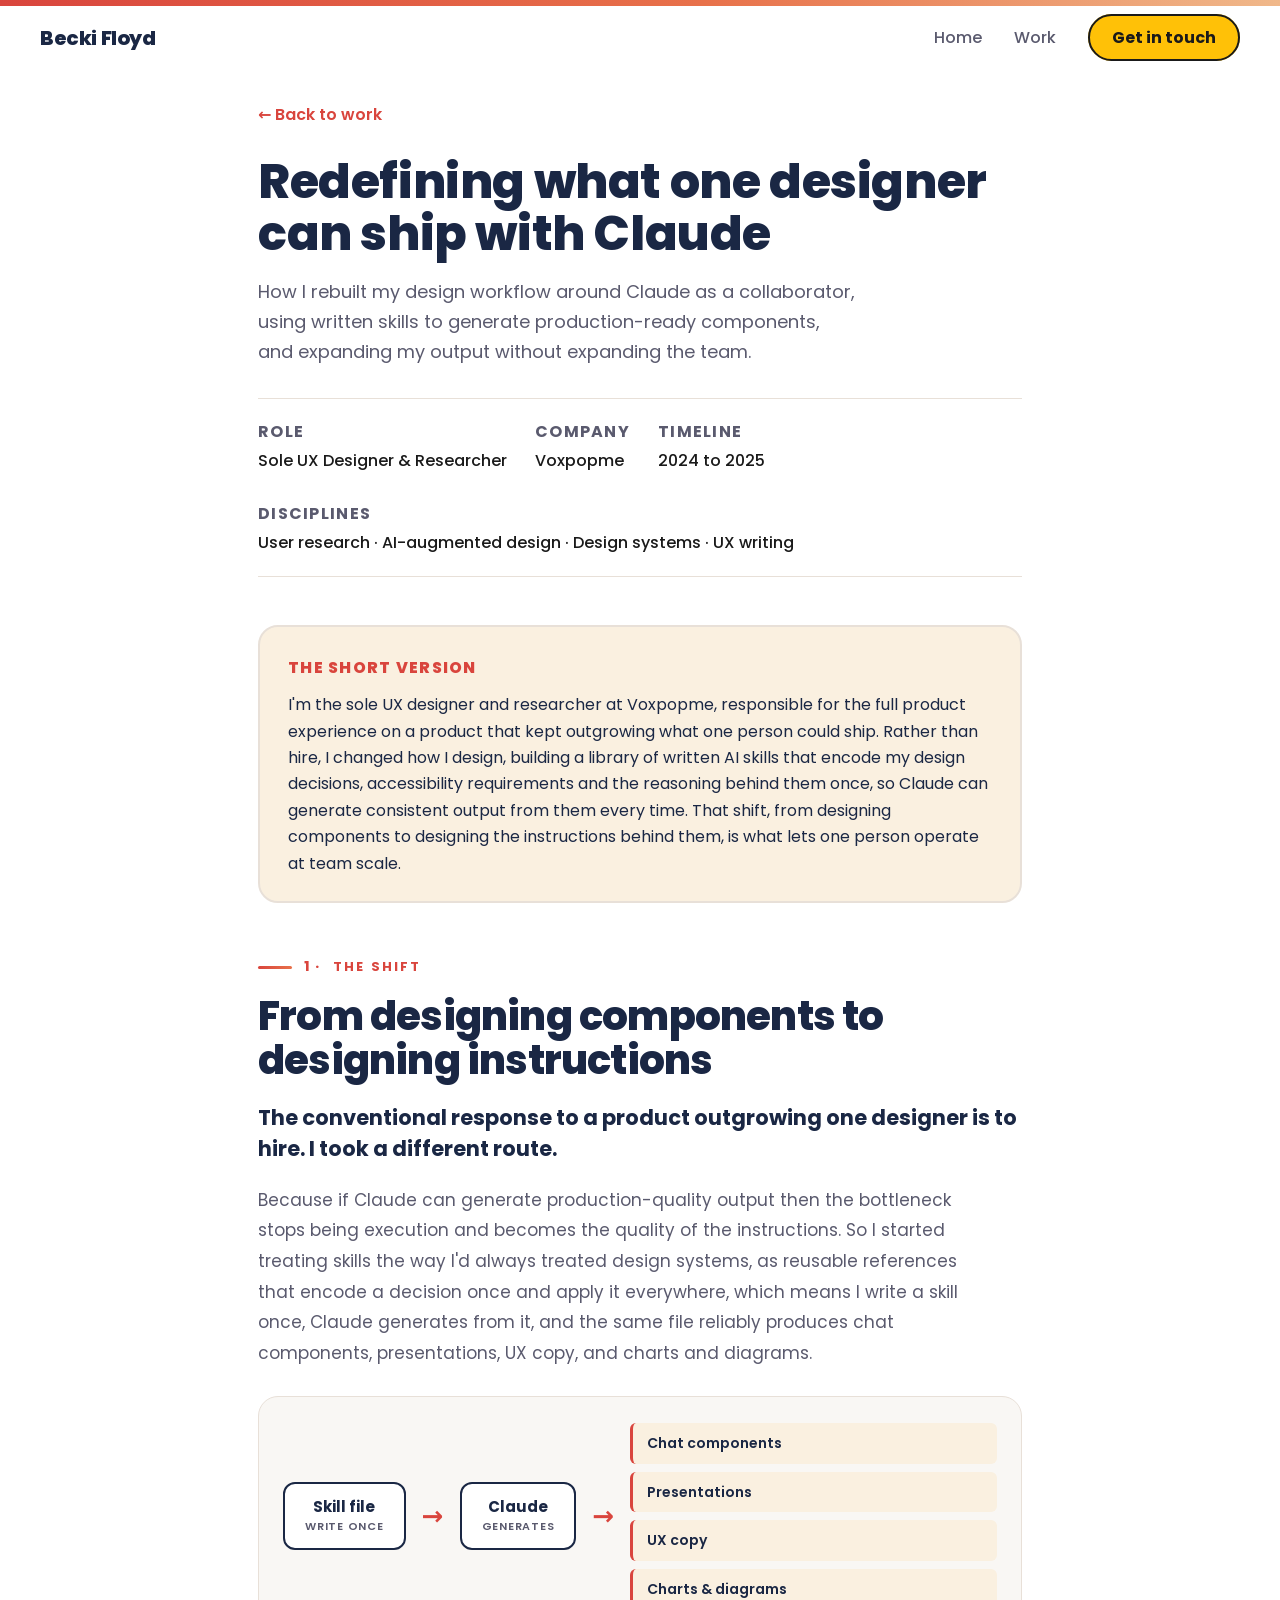
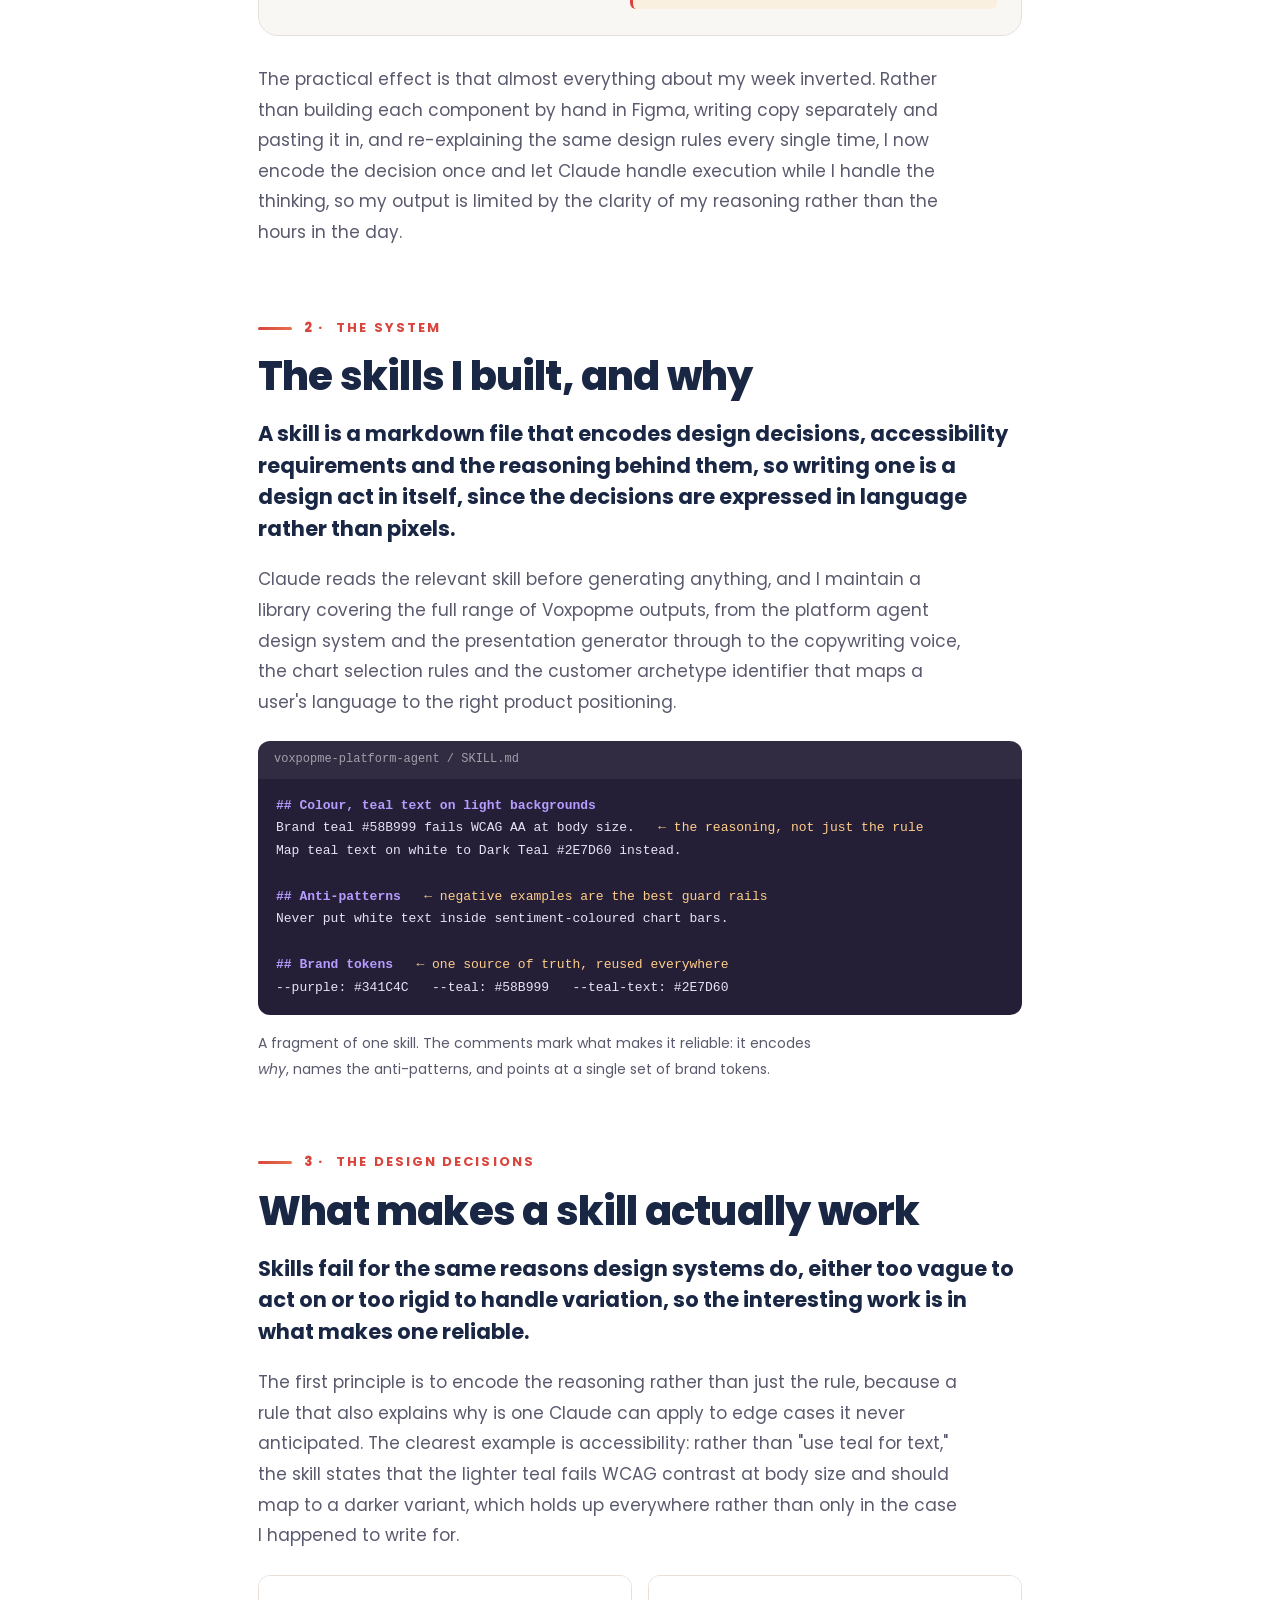
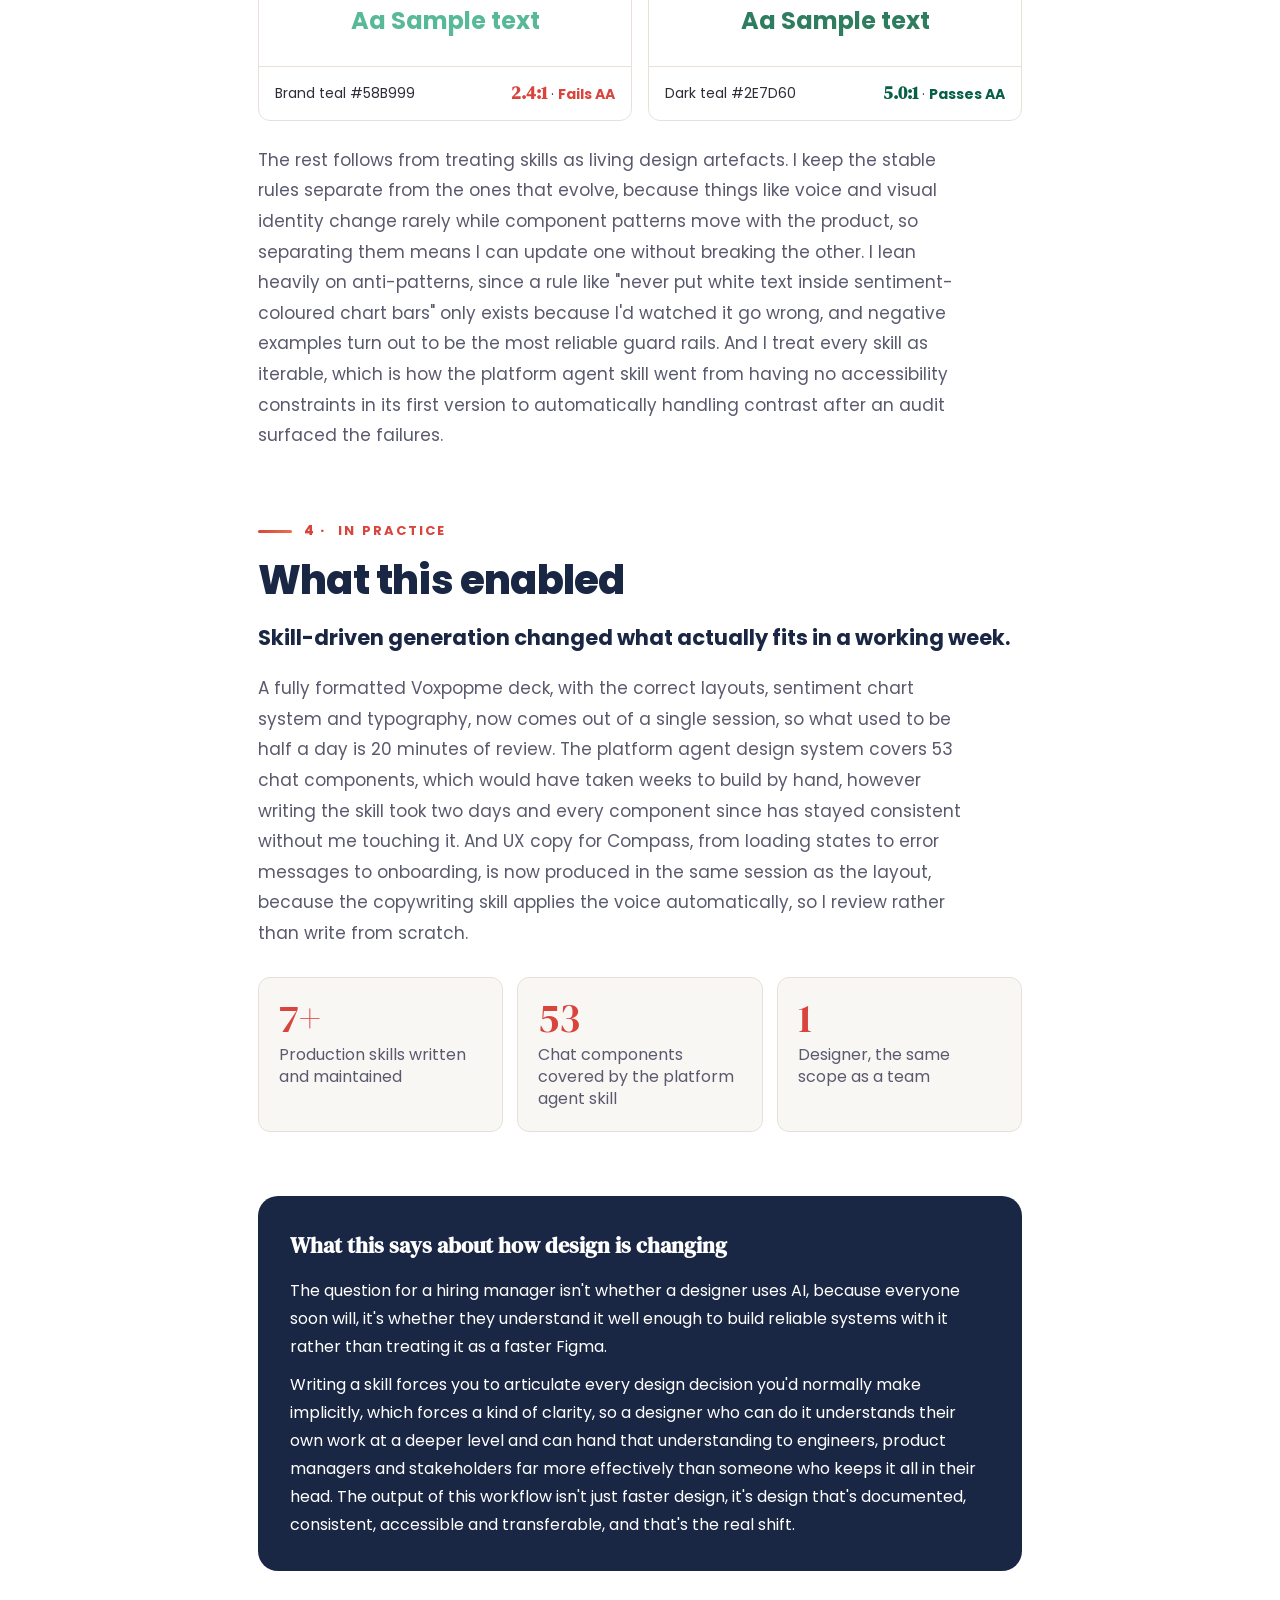
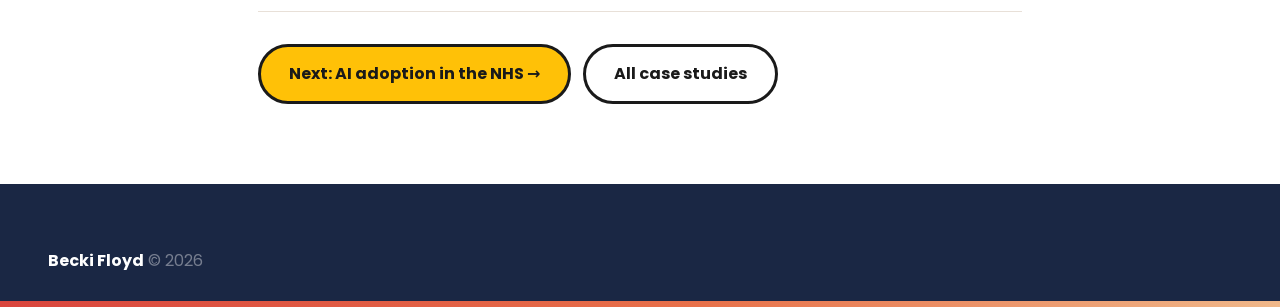
==== commit 80e4d515: "style(case-study): drop ai-design hero stat strip and MATCH award cards" ====
--- a/ai-design.html
+++ b/ai-design.html
@@ -33,12 +33,6 @@
     <h1>Redefining what one designer can ship with Claude</h1>
     <p class="cs-subtitle">How I rebuilt my design workflow around Claude as a collaborator, using written skills to generate production-ready components, and expanding my output without expanding the team.</p>
   </header>
-
-  <div class="cs-stat-strip reveal">
-    <div class="cs-stat"><div class="cs-stat-num">7+</div><div class="cs-stat-lab">Production skills written and maintained</div></div>
-    <div class="cs-stat"><div class="cs-stat-num">53</div><div class="cs-stat-lab">Chat components from one skill file</div></div>
-    <div class="cs-stat"><div class="cs-stat-num">1</div><div class="cs-stat-lab">Designer, operating at team scale</div></div>
-  </div>
 
   <div class="cs-meta">
     <div class="cs-meta-item">
